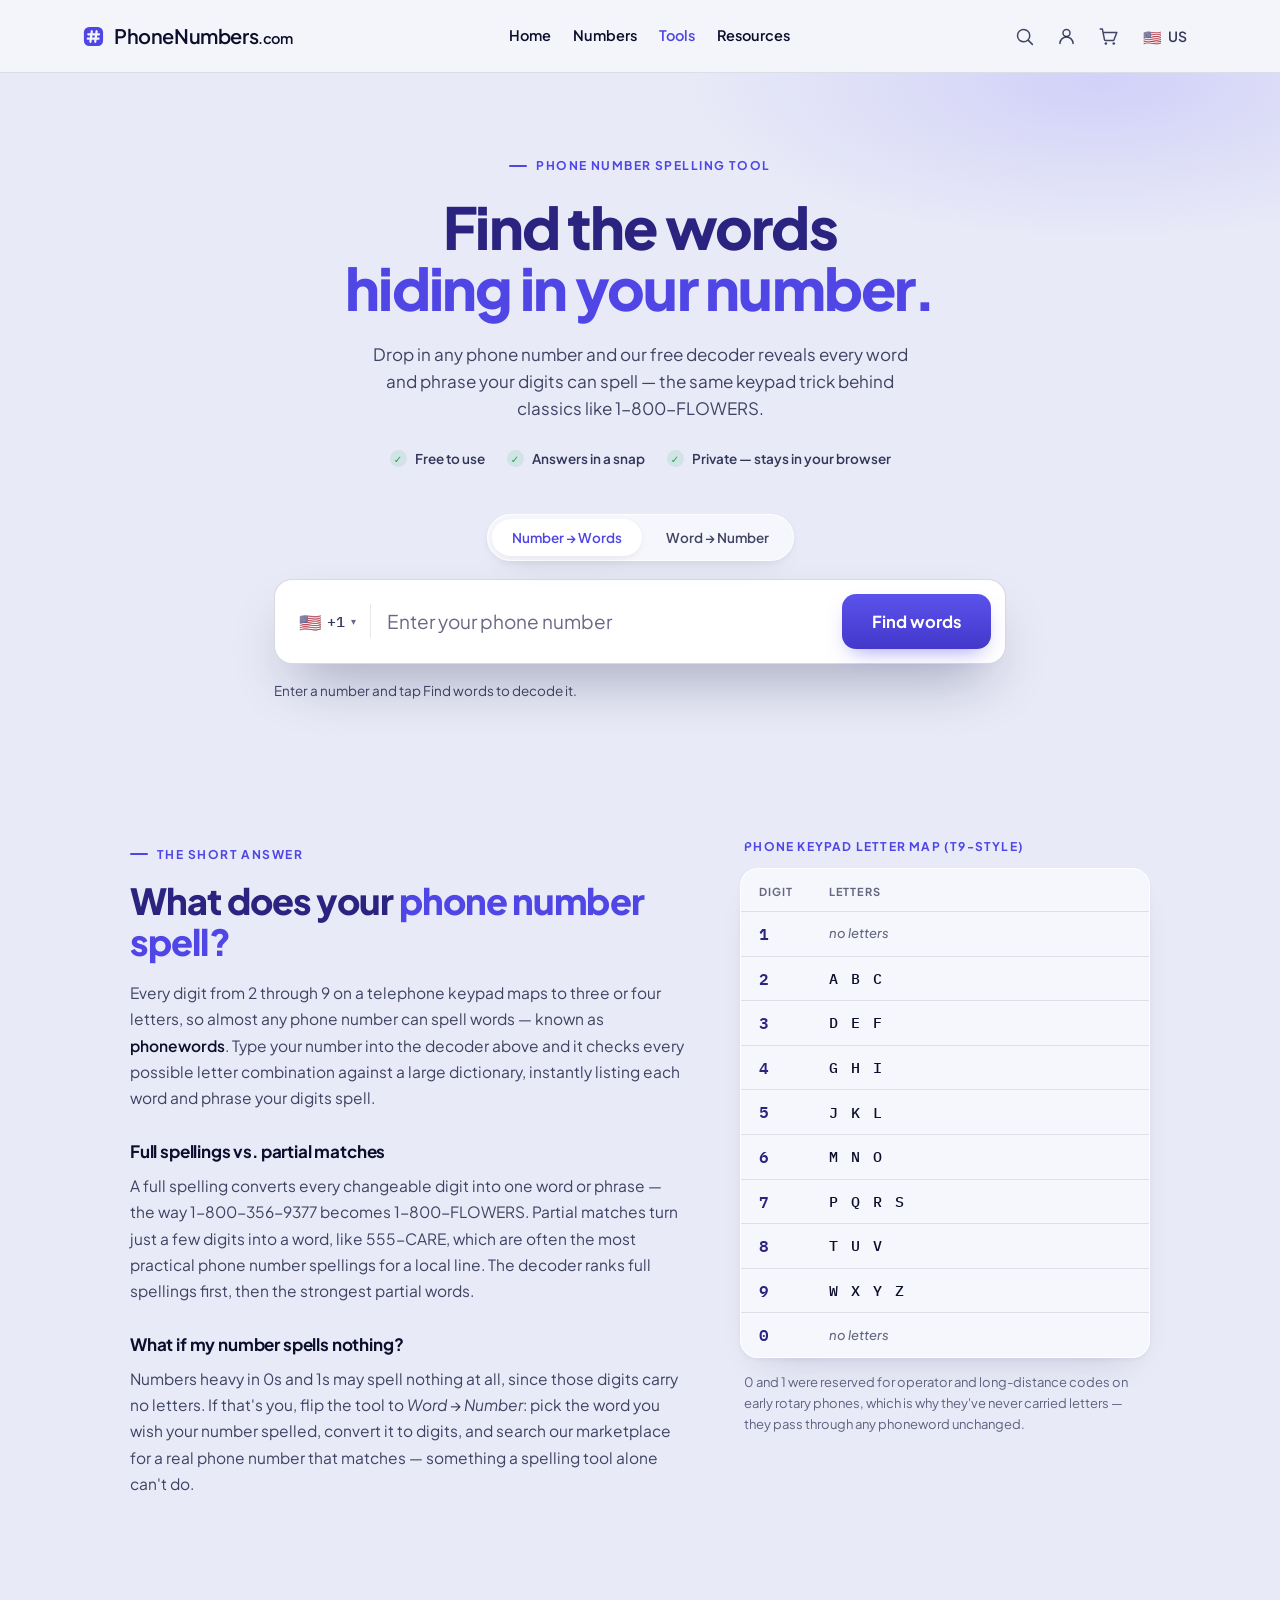
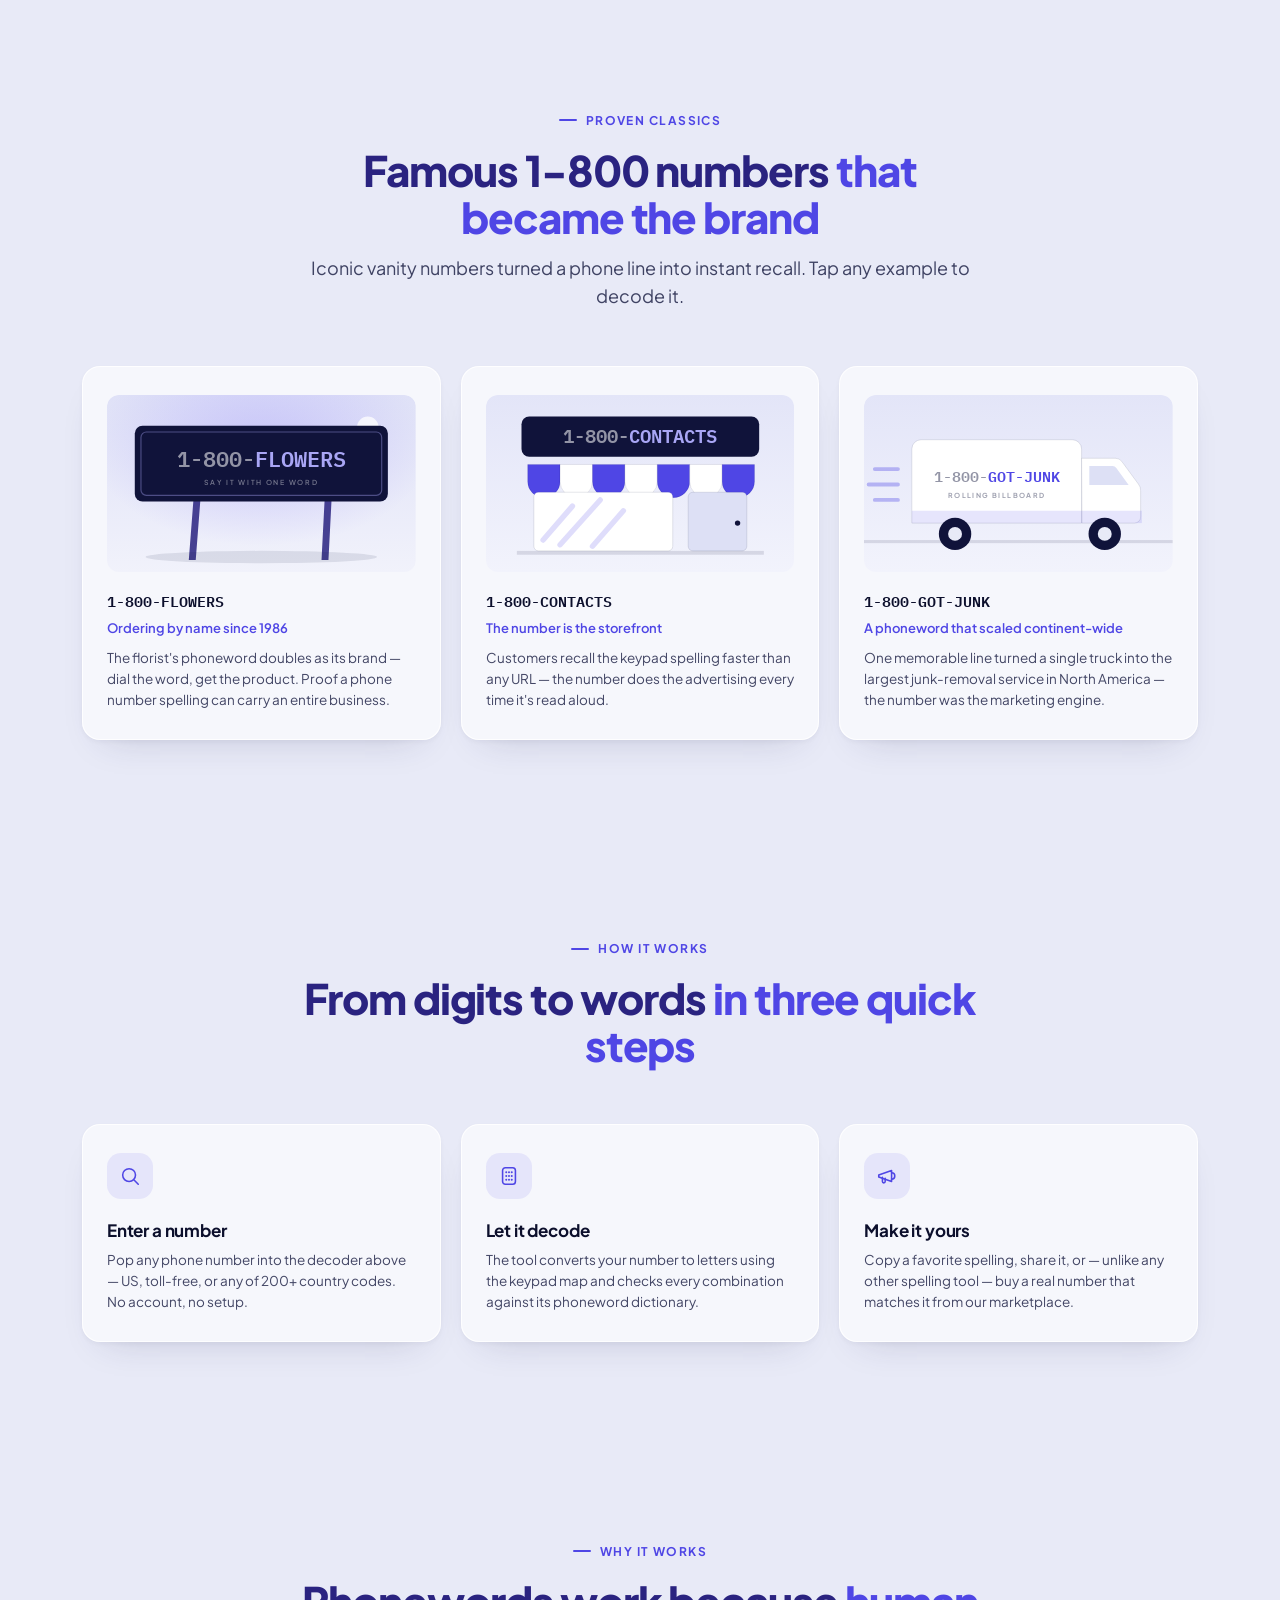
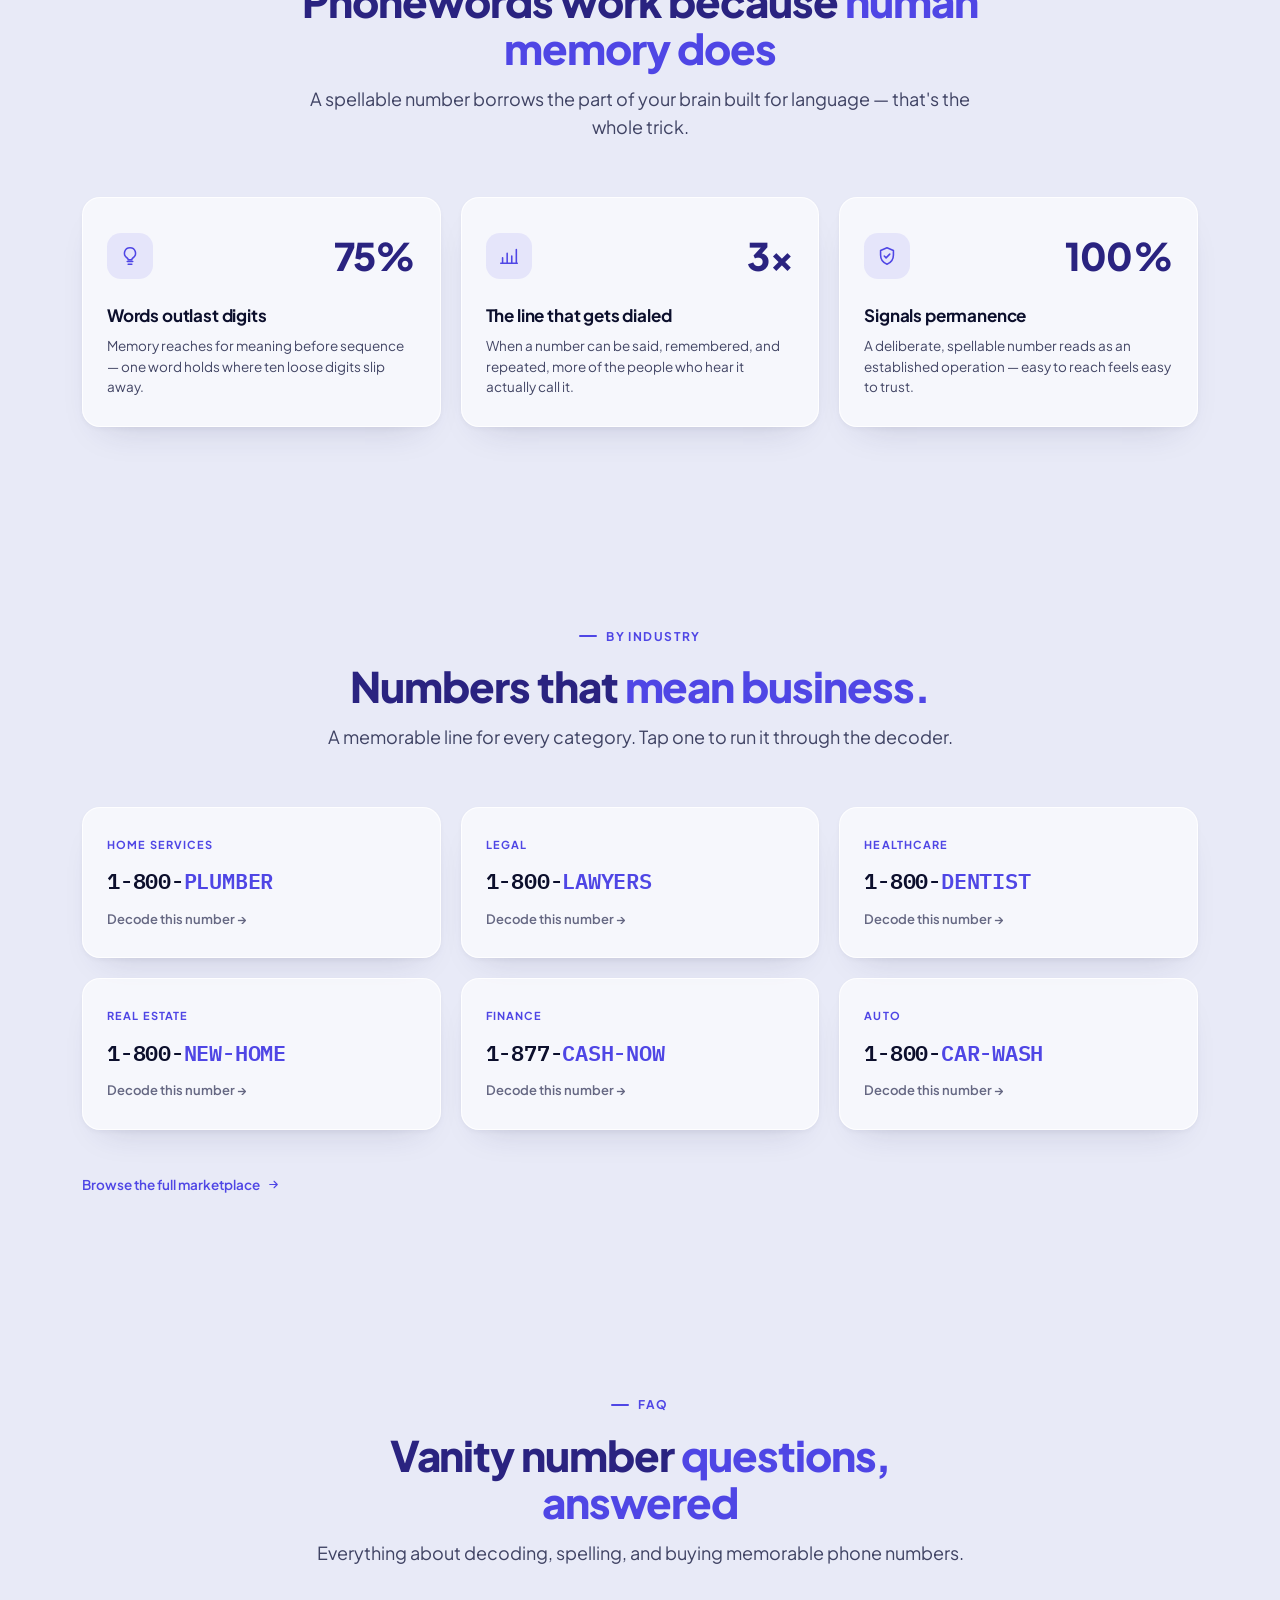
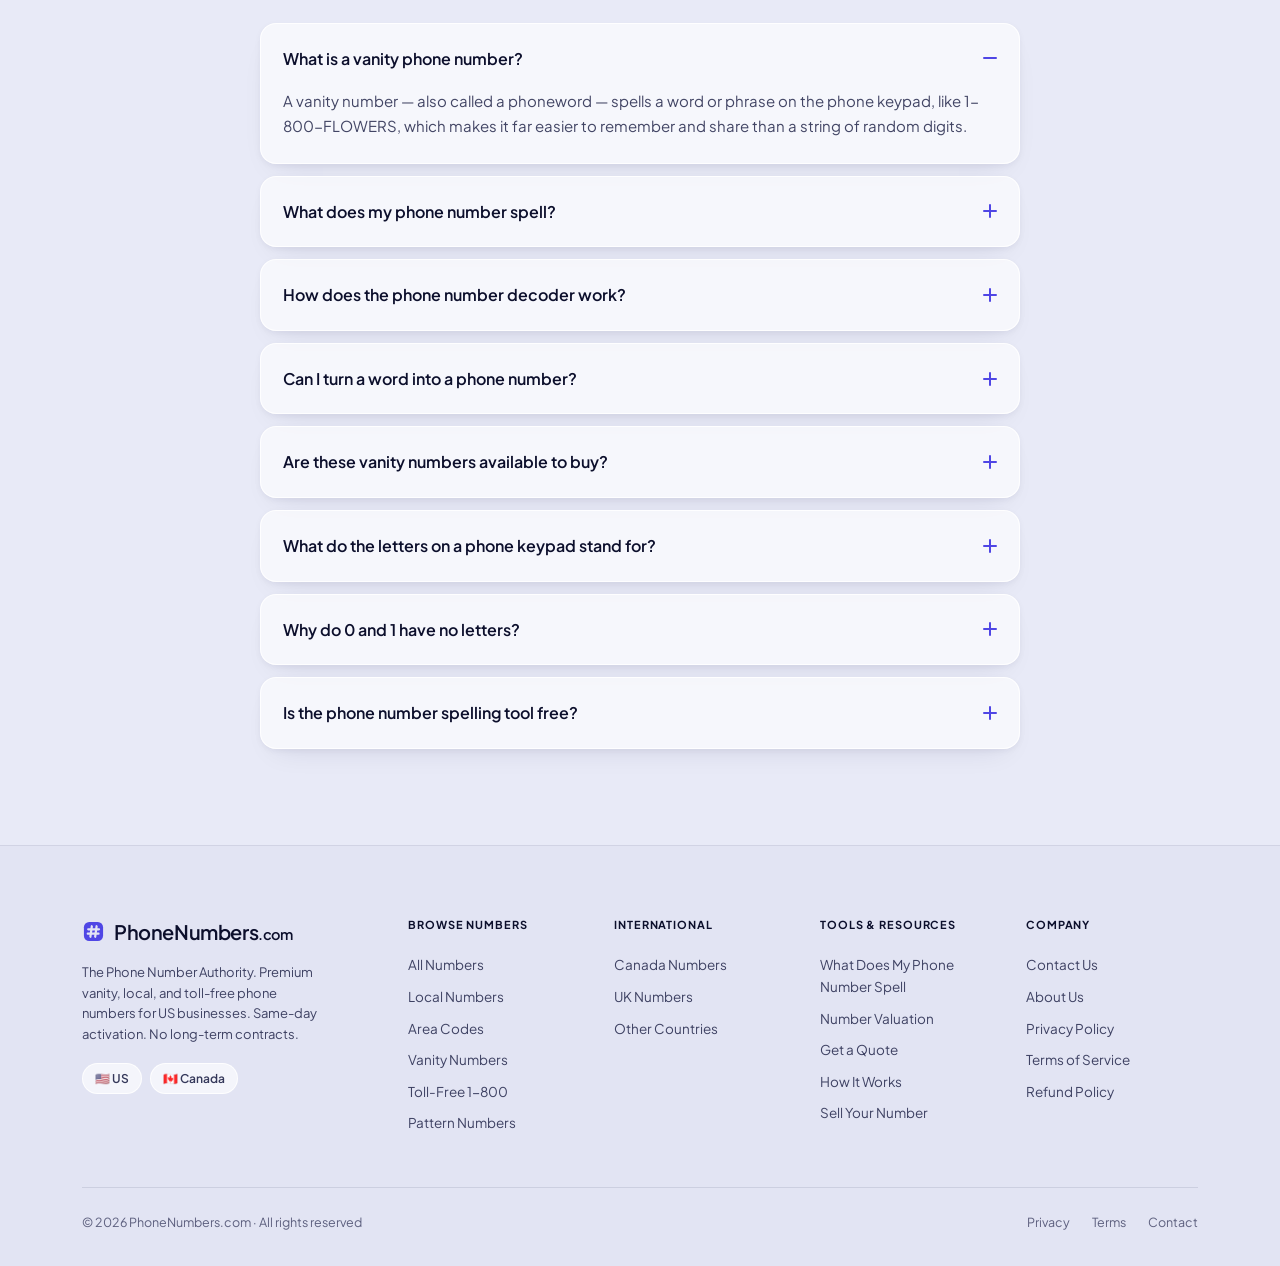
==== index.html @ ac9a4ea6 "Move signage art from results to Proven Classics cards - Results are plain cards again (dynamic scen" ====
<!DOCTYPE html>
<html lang="en">
<head>
  <meta charset="UTF-8" />
  <meta name="viewport" content="width=device-width, initial-scale=1.0" />
  <title>What Does My Phone Number Spell? — Free Phone Number Decoder | PhoneNumbers.com</title>
  <meta name="description" content="Type your phone number and instantly see every word it spells. Free phone number spelling tool and phoneword decoder from PhoneNumbers.com — or turn any word into a number." />
  <!-- NOTE: update the domain/path below to the page's real URL before launch. -->
  <link rel="canonical" href="https://www.phonenumbers.com/en-us/tools/what-does-my-phone-number-spell" />
  <meta name="robots" content="index, follow, max-image-preview:large" />

  <!-- Open Graph -->
  <meta property="og:type" content="website" />
  <meta property="og:site_name" content="PhoneNumbers.com" />
  <meta property="og:title" content="What Does My Phone Number Spell? — Free Phone Number Decoder" />
  <meta property="og:description" content="Type your phone number and instantly see every word it spells. Free phone number spelling tool and phoneword decoder from PhoneNumbers.com." />
  <meta property="og:url" content="https://www.phonenumbers.com/en-us/tools/what-does-my-phone-number-spell" />
  <meta property="og:image" content="https://www.phonenumbers.com/og/vanity-number-generator.png" />
  <meta property="og:image:alt" content="PhoneNumbers.com vanity phone number generator" />
  <meta property="og:image:width" content="1200" />
  <meta property="og:image:height" content="630" />
  <meta property="og:locale" content="en_US" />

  <!-- Twitter -->
  <meta name="twitter:card" content="summary_large_image" />
  <meta name="twitter:title" content="What Does My Phone Number Spell? — Free Phone Number Decoder" />
  <meta name="twitter:description" content="Type your phone number and instantly see every word it spells. Free phone number spelling tool and phoneword decoder." />
  <meta name="twitter:image" content="https://www.phonenumbers.com/og/vanity-number-generator.png" />

  <link rel="icon" href="data:image/svg+xml,&lt;svg xmlns='http://www.w3.org/2000/svg' viewBox='0 0 100 100'&gt;&lt;text y='.9em' font-size='90'&gt;%F0%9F%93%9E&lt;/text&gt;&lt;/svg&gt;" />
  <link rel="preconnect" href="https://fonts.googleapis.com" />
  <link rel="preconnect" href="https://fonts.gstatic.com" crossorigin />
  <link href="https://fonts.googleapis.com/css2?family=Plus+Jakarta+Sans:wght@400;500;600;700;800&family=IBM+Plex+Mono:wght@400;500;600&display=swap" rel="stylesheet" />
  <link rel="stylesheet" href="styles.css?v=6" />
</head>
<body>
  <!-- Header -->
  <header class="nav">
    <div class="wrap">
      <a class="brand" href="https://www.phonenumbers.com/en-us"><svg class="lmk" viewBox="0 0 48 48" xmlns="http://www.w3.org/2000/svg" fill="currentColor" aria-hidden="true"><mask id="pn-lmk"><rect width="48" height="48" fill="#fff"/><g stroke="#000" stroke-width="4.6" stroke-linecap="round" fill="none"><line x1="20.5" y1="13" x2="17.5" y2="35"/><line x1="30.5" y1="13" x2="27.5" y2="35"/><line x1="13" y1="19.5" x2="35.5" y2="19.5"/><line x1="12" y1="28.5" x2="34.5" y2="28.5"/></g></mask><rect x="4" y="4" width="40" height="40" rx="11" mask="url(#pn-lmk)"/></svg><span class="bw">PhoneNumbers<span class="c">.com</span></span></a>
      <nav class="main">
        <a class="simple" href="https://www.phonenumbers.com/en-us">Home</a>
        <a class="simple" href="https://www.phonenumbers.com/en-us/search">Numbers</a>
        <a class="simple active" href="https://www.phonenumbers.com/en-us/tools/what-does-my-phone-number-spell">Tools</a>
        <a class="simple" href="https://www.phonenumbers.com/en-us/about/faq">Resources</a>
      </nav>
      <div class="nav-right">
        <a class="nav-ic" href="https://www.phonenumbers.com/en-us/search" aria-label="Search" title="Search"><svg viewBox="0 0 24 24" fill="none"><circle cx="11" cy="11" r="7" stroke="currentColor" stroke-width="1.7"/><path d="M21 21l-4.3-4.3" stroke="currentColor" stroke-width="1.7" stroke-linecap="round"/></svg></a>
        <a class="nav-ic" href="https://www.phonenumbers.com/en-us" aria-label="Account" title="Account"><svg viewBox="0 0 24 24" fill="none"><circle cx="12" cy="8" r="4" stroke="currentColor" stroke-width="1.7"/><path d="M4.5 20a7.5 7.5 0 0115 0" stroke="currentColor" stroke-width="1.7" stroke-linecap="round"/></svg></a>
        <a class="nav-ic" href="https://www.phonenumbers.com/en-us" aria-label="Cart" title="Cart"><svg viewBox="0 0 24 24" fill="none"><circle cx="9" cy="20" r="1.5" fill="currentColor"/><circle cx="18" cy="20" r="1.5" fill="currentColor"/><path d="M2.5 3.5H5l2.4 12a1.5 1.5 0 001.5 1.2h8a1.5 1.5 0 001.5-1.2L21.5 7.5H6" stroke="currentColor" stroke-width="1.7" stroke-linecap="round" stroke-linejoin="round"/></svg></a>
        <span class="nav-loc"><span class="flag">&#127482;&#127480;</span> US</span>
      </div>
    </div>
  </header>

  <main id="top">
    <!-- Hero -->
    <section class="hero">
      <span class="eyebrow">Phone Number Spelling Tool</span>
      <h1>Find the words<br /><span class="gt">hiding in your number.</span></h1>
      <p class="hero-sub">
        Drop in any phone number and our free decoder reveals every word and phrase
        your digits can spell — the same keypad trick behind classics like 1-800-FLOWERS.
      </p>
      <ul class="badges">
        <li><span class="tick">✓</span> Free to use</li>
        <li><span class="tick">✓</span> Answers in a snap</li>
        <li><span class="tick">✓</span> Private — stays in your browser</li>
      </ul>
    </section>

    <!-- Decoder tool -->
    <section class="tool" id="tool">
      <div class="mode-switch" role="tablist">
        <button id="mode-decode" class="mode active" type="button" role="tab">Number → Words</button>
        <button id="mode-spell" class="mode" type="button" role="tab">Word → Number</button>
      </div>

      <div class="tool-card">
        <!-- Decode mode -->
        <div id="panel-decode" class="tool-row">
          <div class="cc-select" id="ccSelect">
            <button type="button" class="cc-btn" id="ccBtn" aria-haspopup="listbox" aria-expanded="false" aria-label="Select country code">
              <span class="cc-flag" id="ccFlag">🇺🇸</span>
              <span class="cc-dial" id="ccDial">+1</span>
              <span class="cc-caret" aria-hidden="true">▾</span>
            </button>
            <div class="cc-panel" id="ccPanel" hidden>
              <input type="text" class="cc-search" id="ccSearch" placeholder="Search country or code" autocomplete="off" />
              <ul class="cc-list" id="ccList" role="listbox"></ul>
            </div>
          </div>
          <input id="phoneInput" class="tool-input" type="tel" inputmode="tel"
                 placeholder="Enter your phone number" autocomplete="off" />
          <button id="clearPhone" class="clear-btn" type="button" aria-label="Clear" title="Clear" hidden>&times;</button>
          <button id="findBtn" class="cta" type="button">Find words</button>
        </div>

        <!-- Spell mode -->
        <div id="panel-spell" class="tool-row" hidden>
          <input id="wordInput" class="tool-input solo" type="text"
                 placeholder="Type a word or phrase, e.g. PLUMBER" autocomplete="off" />
          <button id="clearWord" class="clear-btn" type="button" aria-label="Clear" title="Clear" hidden>&times;</button>
          <button id="spellBtn" class="cta" type="button">Get number</button>
        </div>
      </div>

      <div class="results-head">
        <p id="toolNote" class="tool-note">Enter a number and tap Find words to decode it.</p>
        <label id="perPageWrap" class="per-page" hidden>
          Show
          <select id="pageSize" aria-label="Results per page">
            <option value="10">10</option>
            <option value="25">25</option>
            <option value="50">50</option>
            <option value="100">100</option>
            <option value="0">All</option>
          </select>
          per page
        </label>
      </div>
      <div id="inventoryBanner" class="inv-banner" hidden></div>
      <div id="results" class="results"></div>
      <div id="pagination" class="pagination" hidden></div>
      <div id="spellResult" class="spell-result" hidden></div>
    </section>

    <!-- Answer-first explainer + keypad map -->
    <section class="section" id="what-it-spells">
      <div class="wrap">
        <div class="answer-grid">
          <div class="answer-copy">
            <span class="eyebrow">The Short Answer</span>
            <h2>What does your <span class="gt">phone number spell?</span></h2>
            <p>Every digit from 2 through 9 on a telephone keypad maps to three or four letters, so almost any phone number can spell words — known as <strong>phonewords</strong>. Type your number into the decoder above and it checks every possible letter combination against a large dictionary, instantly listing each word and phrase your digits spell.</p>
            <h3>Full spellings vs. partial matches</h3>
            <p>A full spelling converts every changeable digit into one word or phrase — the way 1-800-356-9377 becomes 1-800-FLOWERS. Partial matches turn just a few digits into a word, like 555-CARE, which are often the most practical phone number spellings for a local line. The decoder ranks full spellings first, then the strongest partial words.</p>
            <h3>What if my number spells nothing?</h3>
            <p>Numbers heavy in 0s and 1s may spell nothing at all, since those digits carry no letters. If that's you, flip the tool to <em>Word → Number</em>: pick the word you wish your number spelled, convert it to digits, and search our marketplace for a real phone number that matches — something a spelling tool alone can't do.</p>
          </div>
          <div class="answer-side">
            <table class="keypad-table">
              <caption>Phone keypad letter map (T9-style)</caption>
              <thead><tr><th scope="col">Digit</th><th scope="col">Letters</th></tr></thead>
              <tbody>
                <tr><td class="kd">1</td><td class="kl none">no letters</td></tr>
                <tr><td class="kd">2</td><td class="kl">A&nbsp;B&nbsp;C</td></tr>
                <tr><td class="kd">3</td><td class="kl">D&nbsp;E&nbsp;F</td></tr>
                <tr><td class="kd">4</td><td class="kl">G&nbsp;H&nbsp;I</td></tr>
                <tr><td class="kd">5</td><td class="kl">J&nbsp;K&nbsp;L</td></tr>
                <tr><td class="kd">6</td><td class="kl">M&nbsp;N&nbsp;O</td></tr>
                <tr><td class="kd">7</td><td class="kl">P&nbsp;Q&nbsp;R&nbsp;S</td></tr>
                <tr><td class="kd">8</td><td class="kl">T&nbsp;U&nbsp;V</td></tr>
                <tr><td class="kd">9</td><td class="kl">W&nbsp;X&nbsp;Y&nbsp;Z</td></tr>
                <tr><td class="kd">0</td><td class="kl none">no letters</td></tr>
              </tbody>
            </table>
            <p class="keypad-note">0 and 1 were reserved for operator and long-distance codes on early rotary phones, which is why they've never carried letters — they pass through any phoneword unchanged.</p>
          </div>
        </div>
      </div>
    </section>

    <!-- Famous numbers -->
    <section class="section tint" id="famous">
      <div class="wrap">
        <div class="shead">
          <span class="eyebrow">Proven Classics</span>
          <h2>Famous 1-800 numbers <span class="gt">that became the brand</span></h2>
          <p>Iconic vanity numbers turned a phone line into instant recall. Tap any example to decode it.</p>
        </div>
        <div class="cards three">
          <button class="info-card" type="button" data-decode="1-800-356-9377">
            <div class="card-scene" aria-hidden="true"><svg viewBox="0 0 400 230" xmlns="http://www.w3.org/2000/svg" role="img">
              <defs>
                <linearGradient id="pnfb-sky" x1="0" y1="0" x2="0" y2="1"><stop offset="0" stop-color="#DFE1F7"/><stop offset="1" stop-color="#F1F2FB"/></linearGradient>
                <radialGradient id="pnfb-glow" cx=".5" cy=".3" r=".55"><stop offset="0" stop-color="rgba(124,108,255,.28)"/><stop offset="1" stop-color="rgba(124,108,255,0)"/></radialGradient>
              </defs>
              <rect width="400" height="230" rx="14" fill="url(#pnfb-sky)"/>
              <rect width="400" height="230" rx="14" fill="url(#pnfb-glow)"/>
              <circle cx="338" cy="42" r="14" fill="rgba(255,255,255,.75)"/>
              <path d="M112 136h9l-6 78h-9zM282 136h9l-4 78h-9z" fill="#2A2380" opacity=".85"/>
              <ellipse cx="200" cy="210" rx="150" ry="8" fill="rgba(16,19,58,.10)"/>
              <rect x="36" y="40" width="328" height="98" rx="10" fill="#10133A"/>
              <rect x="44" y="48" width="312" height="82" rx="7" fill="none" stroke="rgba(169,166,245,.4)" stroke-width="1.5"/>
              <text x="200" y="86" text-anchor="middle" dominant-baseline="middle" font-family="IBM Plex Mono,Menlo,monospace" font-weight="600" font-size="29"><tspan fill="rgba(255,255,255,.55)">1-800-</tspan><tspan fill="#A9A6F5">FLOWERS</tspan></text>
              <text x="200" y="117" text-anchor="middle" font-family="Plus Jakarta Sans,Arial,sans-serif" font-size="9" font-weight="600" letter-spacing="2.2" fill="rgba(255,255,255,.42)">SAY IT WITH ONE WORD</text>
            </svg></div>
            <p class="card-num">1-800-FLOWERS</p>
            <p class="stat">Ordering by name since 1986</p>
            <p>The florist's phoneword doubles as its brand — dial the word, get the product. Proof a phone number spelling can carry an entire business.</p>
          </button>
          <button class="info-card" type="button" data-decode="1-800-266-8228">
            <div class="card-scene" aria-hidden="true"><svg viewBox="0 0 400 230" xmlns="http://www.w3.org/2000/svg" role="img">
              <defs><linearGradient id="pncs-sky" x1="0" y1="0" x2="0" y2="1"><stop offset="0" stop-color="#E3E5F8"/><stop offset="1" stop-color="#F2F3FC"/></linearGradient></defs>
              <rect width="400" height="230" rx="14" fill="url(#pncs-sky)"/>
              <rect x="46" y="28" width="308" height="52" rx="10" fill="#10133A"/>
              <text x="200" y="56" text-anchor="middle" dominant-baseline="middle" font-family="IBM Plex Mono,Menlo,monospace" font-weight="600" font-size="25"><tspan fill="rgba(255,255,255,.55)">1-800-</tspan><tspan fill="#A9A6F5">CONTACTS</tspan></text>
              <g>
                <path d="M54 90h42v22a21 21 0 01-42 0z" fill="#4F46E5" stroke="rgba(16,19,58,.12)"/>
                <path d="M96 90h42v22a21 21 0 01-42 0z" fill="#FFFFFF" stroke="rgba(16,19,58,.12)"/>
                <path d="M138 90h42v22a21 21 0 01-42 0z" fill="#4F46E5" stroke="rgba(16,19,58,.12)"/>
                <path d="M180 90h42v22a21 21 0 01-42 0z" fill="#FFFFFF" stroke="rgba(16,19,58,.12)"/>
                <path d="M222 90h42v22a21 21 0 01-42 0z" fill="#4F46E5" stroke="rgba(16,19,58,.12)"/>
                <path d="M264 90h42v22a21 21 0 01-42 0z" fill="#FFFFFF" stroke="rgba(16,19,58,.12)"/>
                <path d="M306 90h42v22a21 21 0 01-42 0z" fill="#4F46E5" stroke="rgba(16,19,58,.12)"/>
              </g>
              <rect x="62" y="126" width="180" height="76" rx="6" fill="#FFFFFF" stroke="rgba(16,19,58,.14)"/>
              <path d="M74 188l38-44M96 194l52-58M138 196l40-46" stroke="rgba(79,70,229,.18)" stroke-width="7" stroke-linecap="round"/>
              <rect x="262" y="126" width="76" height="76" rx="6" fill="#DDE0F5" stroke="rgba(16,19,58,.14)"/>
              <circle cx="326" cy="166" r="3.5" fill="#10133A"/>
              <rect x="40" y="202" width="320" height="5" fill="rgba(16,19,58,.12)"/>
            </svg></div>
            <p class="card-num">1-800-CONTACTS</p>
            <p class="stat">The number is the storefront</p>
            <p>Customers recall the keypad spelling faster than any URL — the number does the advertising every time it's read aloud.</p>
          </button>
          <button class="info-card" type="button" data-decode="1-800-468-5865">
            <div class="card-scene" aria-hidden="true"><svg viewBox="0 0 400 230" xmlns="http://www.w3.org/2000/svg" role="img">
              <defs><linearGradient id="pngj-sky" x1="0" y1="0" x2="0" y2="1"><stop offset="0" stop-color="#E3E5F8"/><stop offset="1" stop-color="#F2F3FC"/></linearGradient></defs>
              <rect width="400" height="230" rx="14" fill="url(#pngj-sky)"/>
              <path d="M14 96h30M6 116h38M14 136h30" stroke="rgba(79,70,229,.35)" stroke-width="5" stroke-linecap="round"/>
              <rect x="0" y="188" width="400" height="4" fill="rgba(16,19,58,.12)"/>
              <path d="M62 70a12 12 0 0112-12h196a12 12 0 0112 12v96H62z" fill="#FFFFFF" stroke="rgba(16,19,58,.14)"/>
              <path d="M282 82h44a10 10 0 018 4l22 30a12 12 0 012.5 7.4V158a8 8 0 01-8 8h-68z" fill="#FFFFFF" stroke="rgba(16,19,58,.14)"/>
              <path d="M292 92h30a6 6 0 015 2.6l16 22H292z" fill="#DDE0F5"/>
              <rect x="62" y="150" width="298" height="16" fill="rgba(79,70,229,.14)"/>
              <circle cx="118" cy="180" r="21" fill="#10133A"/><circle cx="118" cy="180" r="9" fill="#E8EAF7"/>
              <circle cx="312" cy="180" r="21" fill="#10133A"/><circle cx="312" cy="180" r="9" fill="#E8EAF7"/>
              <text x="172" y="108" text-anchor="middle" dominant-baseline="middle" font-family="IBM Plex Mono,Menlo,monospace" font-weight="600" font-size="20"><tspan fill="rgba(16,19,58,.45)">1-800-</tspan><tspan fill="#4F46E5">GOT-JUNK</tspan></text>
              <text x="172" y="134" text-anchor="middle" font-family="Plus Jakarta Sans,Arial,sans-serif" font-size="9" font-weight="700" letter-spacing="1.8" fill="rgba(16,19,58,.4)">ROLLING BILLBOARD</text>
            </svg></div>
            <p class="card-num">1-800-GOT-JUNK</p>
            <p class="stat">A phoneword that scaled continent-wide</p>
            <p>One memorable line turned a single truck into the largest junk-removal service in North America — the number was the marketing engine.</p>
          </button>
        </div>
      </div>
    </section>

    <!-- How it works -->
    <section class="section" id="how">
      <div class="wrap">
        <div class="shead">
          <span class="eyebrow">How It Works</span>
          <h2>From digits to words <span class="gt">in three quick steps</span></h2>
        </div>
        <div class="cards three">
          <div class="step-card">
            <span class="card-ic"><svg viewBox="0 0 24 24" fill="none"><circle cx="11" cy="11" r="7" stroke="currentColor" stroke-width="1.7"/><path d="M21 21l-4.3-4.3" stroke="currentColor" stroke-width="1.7" stroke-linecap="round"/></svg></span>
            <h3>Enter a number</h3>
            <p>Pop any phone number into the decoder above — US, toll-free, or any of 200+ country codes. No account, no setup.</p>
          </div>
          <div class="step-card">
            <span class="card-ic"><svg viewBox="0 0 24 24" fill="none"><rect x="5" y="3" width="14" height="18" rx="3" stroke="currentColor" stroke-width="1.7"/><path d="M9 8h.01M12 8h.01M15 8h.01M9 12h.01M12 12h.01M15 12h.01M9 16h.01M12 16h.01M15 16h.01" stroke="currentColor" stroke-width="2.2" stroke-linecap="round"/></svg></span>
            <h3>Let it decode</h3>
            <p>The tool converts your number to letters using the keypad map and checks every combination against its phoneword dictionary.</p>
          </div>
          <div class="step-card">
            <span class="card-ic"><svg viewBox="0 0 24 24" fill="none"><path d="M3 11l14-5v12L3 13v-2z" stroke="currentColor" stroke-width="1.7" stroke-linejoin="round"/><path d="M17 8.5a3 3 0 010 7M7 13.5V18a1.5 1.5 0 003 0v-3.6" stroke="currentColor" stroke-width="1.7" stroke-linecap="round"/></svg></span>
            <h3>Make it yours</h3>
            <p>Copy a favorite spelling, share it, or — unlike any other spelling tool — buy a real number that matches it from our marketplace.</p>
          </div>
        </div>
      </div>
    </section>

    <!-- Why it works -->
    <section class="section tint" id="why">
      <div class="wrap">
        <div class="shead">
          <span class="eyebrow">Why It Works</span>
          <h2>Phonewords work because <span class="gt">human memory does</span></h2>
          <p>A spellable number borrows the part of your brain built for language — that's the whole trick.</p>
        </div>
        <div class="cards three">
          <div class="stat-card">
            <div class="stat-top"><span class="card-ic"><svg viewBox="0 0 24 24" fill="none"><path d="M9 18h6M10 21h4M12 3a6 6 0 00-3.5 10.9c.8.6 1.5 1.3 1.5 2.1h4c0-.8.7-1.5 1.5-2.1A6 6 0 0012 3z" stroke="currentColor" stroke-width="1.7" stroke-linecap="round" stroke-linejoin="round"/></svg></span><span class="stat-big">75%</span></div>
            <h3>Words outlast digits</h3>
            <p>Memory reaches for meaning before sequence — one word holds where ten loose digits slip away.</p>
          </div>
          <div class="stat-card">
            <div class="stat-top"><span class="card-ic"><svg viewBox="0 0 24 24" fill="none"><path d="M3 20h18M5 20v-6m5 6V9m5 11v-8m5 8V5" stroke="currentColor" stroke-width="1.7" stroke-linecap="round"/></svg></span><span class="stat-big">3×</span></div>
            <h3>The line that gets dialed</h3>
            <p>When a number can be said, remembered, and repeated, more of the people who hear it actually call it.</p>
          </div>
          <div class="stat-card">
            <div class="stat-top"><span class="card-ic"><svg viewBox="0 0 24 24" fill="none"><path d="M12 3l7 3v5c0 4.5-3 8.5-7 10-4-1.5-7-5.5-7-10V6l7-3z" stroke="currentColor" stroke-width="1.7" stroke-linejoin="round"/><path d="M9 12l2 2 4-4" stroke="currentColor" stroke-width="1.7" stroke-linecap="round" stroke-linejoin="round"/></svg></span><span class="stat-big">100%</span></div>
            <h3>Signals permanence</h3>
            <p>A deliberate, spellable number reads as an established operation — easy to reach feels easy to trust.</p>
          </div>
        </div>
      </div>
    </section>

    <!-- Inspiration showcase -->
    <section class="section" id="inspiration">
      <div class="wrap">
        <div class="shead">
          <span class="eyebrow">By Industry</span>
          <h2>Numbers that <span class="gt">mean business.</span></h2>
          <p>A memorable line for every category. Tap one to run it through the decoder.</p>
        </div>
        <div class="cards three">
          <button class="show-card" type="button" data-decode="1-800-758-6237">
            <span class="show-ind">Home Services</span>
            <span class="show-num">1-800-<span class="show-word">PLUMBER</span></span>
            <span class="show-go">Decode this number →</span>
          </button>
          <button class="show-card" type="button" data-decode="1-800-529-9377">
            <span class="show-ind">Legal</span>
            <span class="show-num">1-800-<span class="show-word">LAWYERS</span></span>
            <span class="show-go">Decode this number →</span>
          </button>
          <button class="show-card" type="button" data-decode="1-800-336-8478">
            <span class="show-ind">Healthcare</span>
            <span class="show-num">1-800-<span class="show-word">DENTIST</span></span>
            <span class="show-go">Decode this number →</span>
          </button>
          <button class="show-card" type="button" data-decode="1-800-639-4663">
            <span class="show-ind">Real Estate</span>
            <span class="show-num">1-800-<span class="show-word">NEW-HOME</span></span>
            <span class="show-go">Decode this number →</span>
          </button>
          <button class="show-card" type="button" data-decode="1-877-227-4669">
            <span class="show-ind">Finance</span>
            <span class="show-num">1-877-<span class="show-word">CASH-NOW</span></span>
            <span class="show-go">Decode this number →</span>
          </button>
          <button class="show-card" type="button" data-decode="1-800-227-9274">
            <span class="show-ind">Auto</span>
            <span class="show-num">1-800-<span class="show-word">CAR-WASH</span></span>
            <span class="show-go">Decode this number →</span>
          </button>
        </div>
        <a class="arrow showcase-cta" href="https://www.phonenumbers.com/en-us/search">Browse the full marketplace <svg width="13" height="13" viewBox="0 0 24 24" fill="none"><path d="M5 12h14m-6-6l6 6-6 6" stroke="currentColor" stroke-width="2" stroke-linecap="round" stroke-linejoin="round"/></svg></a>
      </div>
    </section>

    <!-- FAQ (mirrored by FAQPage schema) -->
    <section class="section tint" id="faq">
      <div class="wrap">
        <div class="shead">
          <span class="eyebrow">FAQ</span>
          <h2>Vanity number <span class="gt">questions, answered</span></h2>
          <p>Everything about decoding, spelling, and buying memorable phone numbers.</p>
        </div>
        <div class="faq-list">
          <details class="faq-q" open>
            <summary>What is a vanity phone number?<span class="faq-x"></span></summary>
            <div class="faq-a">A vanity number — also called a phoneword — spells a word or phrase on the phone keypad, like 1-800-FLOWERS, which makes it far easier to remember and share than a string of random digits.</div>
          </details>
          <details class="faq-q">
            <summary>What does my phone number spell?<span class="faq-x"></span></summary>
            <div class="faq-a">Type your number into the decoder above. We map each digit to its keypad letters (2=ABC, 3=DEF, and so on) and surface every real word or phrase your number can spell.</div>
          </details>
          <details class="faq-q">
            <summary>How does the phone number decoder work?<span class="faq-x"></span></summary>
            <div class="faq-a">Digits 2 through 9 each map to three or four letters. The tool checks those letter combinations against a large dictionary to find memorable words, then ranks the best vanity spellings.</div>
          </details>
          <details class="faq-q">
            <summary>Can I turn a word into a phone number?<span class="faq-x"></span></summary>
            <div class="faq-a">Yes. Switch to “Word → Number” and type any word or phrase to see exactly which digits it dials on the keypad.</div>
          </details>
          <details class="faq-q">
            <summary>Are these vanity numbers available to buy?<span class="faq-x"></span></summary>
            <div class="faq-a">Numbers in our inventory are flagged “For sale” with pricing. PhoneNumbers.com sells premium vanity, local, and toll-free numbers with same-day activation.</div>
          </details>
          <details class="faq-q">
            <summary>What do the letters on a phone keypad stand for?<span class="faq-x"></span></summary>
            <div class="faq-a">Each digit from 2 to 9 carries a group of letters: 2 = ABC, 3 = DEF, 4 = GHI, 5 = JKL, 6 = MNO, 7 = PQRS, 8 = TUV, 9 = WXYZ. The layout dates to early Bell telephone exchanges and is the same mapping T9 texting used — it's what makes phonewords possible.</div>
          </details>
          <details class="faq-q">
            <summary>Why do 0 and 1 have no letters?<span class="faq-x"></span></summary>
            <div class="faq-a">On early rotary phones, 1 was reserved for signaling and long-distance prefixes and 0 for the operator, so neither was ever assigned letters. In any phone number spelling, 0 and 1 stay as digits.</div>
          </details>
          <details class="faq-q">
            <summary>Is the phone number spelling tool free?<span class="faq-x"></span></summary>
            <div class="faq-a">Yes. The decoder is 100% free, needs no sign-up, and runs entirely in your browser.</div>
          </details>
        </div>
      </div>
    </section>
  </main>

  <!-- Footer -->
  <footer>
    <div class="wrap">
      <div class="fgrid">
        <div class="fbrand">
          <a class="brand" href="https://www.phonenumbers.com/en-us"><svg class="lmk" viewBox="0 0 48 48" xmlns="http://www.w3.org/2000/svg" fill="currentColor" aria-hidden="true"><mask id="pn-lmk-f"><rect width="48" height="48" fill="#fff"/><g stroke="#000" stroke-width="4.6" stroke-linecap="round" fill="none"><line x1="20.5" y1="13" x2="17.5" y2="35"/><line x1="30.5" y1="13" x2="27.5" y2="35"/><line x1="13" y1="19.5" x2="35.5" y2="19.5"/><line x1="12" y1="28.5" x2="34.5" y2="28.5"/></g></mask><rect x="4" y="4" width="40" height="40" rx="11" mask="url(#pn-lmk-f)"/></svg><span class="bw">PhoneNumbers<span class="c">.com</span></span></a>
          <p>The Phone Number Authority. Premium vanity, local, and toll-free phone numbers for US businesses. Same-day activation. No long-term contracts.</p>
          <div class="fpills">
            <span class="fpill">&#127482;&#127480; US</span>
            <span class="fpill">&#127464;&#127462; Canada</span>
          </div>
        </div>
        <div class="fcol">
          <h5>Browse Numbers</h5>
          <a href="https://www.phonenumbers.com/en-us/search">All Numbers</a>
          <a href="https://www.phonenumbers.com/en-us/search">Local Numbers</a>
          <a href="https://www.phonenumbers.com/en-us/area-codes/all-area-codes">Area Codes</a>
          <a href="https://www.phonenumbers.com/en-us/search">Vanity Numbers</a>
          <a href="https://www.phonenumbers.com/en-us/search?tf=true">Toll-Free 1-800</a>
          <a href="https://www.phonenumbers.com/en-us/search">Pattern Numbers</a>
        </div>
        <div class="fcol">
          <h5>International</h5>
          <a href="https://www.phonenumbers.com/en-us/country-codes/all-countries">Canada Numbers</a>
          <a href="https://www.phonenumbers.com/en-us/country-codes/all-countries">UK Numbers</a>
          <a href="https://www.phonenumbers.com/en-us/country-codes/all-countries">Other Countries</a>
        </div>
        <div class="fcol">
          <h5>Tools &amp; Resources</h5>
          <a href="https://www.phonenumbers.com/en-us/tools/what-does-my-phone-number-spell">What Does My Phone Number Spell</a>
          <a href="https://www.phonenumbers.com/en-us/tools/number-validation">Number Valuation</a>
          <a href="https://www.phonenumbers.com/en-us/about/contact">Get a Quote</a>
          <a href="https://www.phonenumbers.com/en-us/about/faq">How It Works</a>
          <a href="https://www.phonenumbers.com/en-us/about/contact">Sell Your Number</a>
        </div>
        <div class="fcol">
          <h5>Company</h5>
          <a href="https://www.phonenumbers.com/en-us/about/contact">Contact Us</a>
          <a href="https://www.phonenumbers.com/en-us">About Us</a>
          <a href="https://www.phonenumbers.com/en-us">Privacy Policy</a>
          <a href="https://www.phonenumbers.com/en-us">Terms of Service</a>
          <a href="https://www.phonenumbers.com/en-us">Refund Policy</a>
        </div>
      </div>
      <div class="fbot">
        <span>&copy; 2026 PhoneNumbers.com &middot; All rights reserved</span>
        <span class="fbot-links"><a href="https://www.phonenumbers.com/en-us">Privacy</a><a href="https://www.phonenumbers.com/en-us">Terms</a><a href="https://www.phonenumbers.com/en-us/about/contact">Contact</a></span>
      </div>
    </div>
  </footer>

  <!-- Structured data. Update domain/paths to the real URL before launch. -->
  <script type="application/ld+json">
  {
    "@context": "https://schema.org",
    "@graph": [
      {
        "@type": "Organization",
        "@id": "https://www.phonenumbers.com/#organization",
        "name": "PhoneNumbers.com",
        "url": "https://www.phonenumbers.com/",
        "logo": "https://www.phonenumbers.com/logo.png"
      },
      {
        "@type": "WebSite",
        "@id": "https://www.phonenumbers.com/#website",
        "url": "https://www.phonenumbers.com/",
        "name": "PhoneNumbers.com",
        "publisher": { "@id": "https://www.phonenumbers.com/#organization" },
        "potentialAction": {
          "@type": "SearchAction",
          "target": {
            "@type": "EntryPoint",
            "urlTemplate": "https://www.phonenumbers.com/en-us/search?q={search_term_string}"
          },
          "query-input": "required name=search_term_string"
        }
      },
      {
        "@type": "WebApplication",
        "@id": "https://www.phonenumbers.com/en-us/tools/what-does-my-phone-number-spell#app",
        "name": "What Does My Phone Number Spell? — Phone Number Decoder",
        "url": "https://www.phonenumbers.com/en-us/tools/what-does-my-phone-number-spell",
        "applicationCategory": "UtilitiesApplication",
        "operatingSystem": "All",
        "browserRequirements": "Requires JavaScript",
        "description": "Decode any phone number into the words it spells, or turn a word into a phone number.",
        "offers": { "@type": "Offer", "price": "0", "priceCurrency": "USD" },
        "featureList": [
          "Decode a phone number into vanity words",
          "Spell a word or phrase into a phone number",
          "Flags premium numbers available for sale"
        ],
        "publisher": { "@id": "https://www.phonenumbers.com/#organization" }
      },
      {
        "@type": "WebPage",
        "@id": "https://www.phonenumbers.com/en-us/tools/what-does-my-phone-number-spell#webpage",
        "url": "https://www.phonenumbers.com/en-us/tools/what-does-my-phone-number-spell",
        "name": "What Does My Phone Number Spell? — Free Phone Number Decoder",
        "description": "Type your phone number and instantly see every word it spells. Free phone number spelling tool and phoneword decoder from PhoneNumbers.com.",
        "image": "https://www.phonenumbers.com/og/vanity-number-generator.png",
        "inLanguage": "en-US",
        "isPartOf": { "@id": "https://www.phonenumbers.com/#website" },
        "about": { "@id": "https://www.phonenumbers.com/en-us/tools/what-does-my-phone-number-spell#app" },
        "breadcrumb": { "@id": "https://www.phonenumbers.com/en-us/tools/what-does-my-phone-number-spell#breadcrumb" }
      },
      {
        "@type": "BreadcrumbList",
        "@id": "https://www.phonenumbers.com/en-us/tools/what-does-my-phone-number-spell#breadcrumb",
        "itemListElement": [
          { "@type": "ListItem", "position": 1, "name": "Home", "item": "https://www.phonenumbers.com/en-us" },
          { "@type": "ListItem", "position": 2, "name": "What Does My Phone Number Spell", "item": "https://www.phonenumbers.com/en-us/tools/what-does-my-phone-number-spell" }
        ]
      },
      {
        "@type": "FAQPage",
        "@id": "https://www.phonenumbers.com/en-us/tools/what-does-my-phone-number-spell#faq",
        "mainEntity": [
          {
            "@type": "Question",
            "name": "What is a vanity phone number?",
            "acceptedAnswer": { "@type": "Answer", "text": "A vanity number — also called a phoneword — spells a word or phrase on the phone keypad, like 1-800-FLOWERS, which makes it far easier to remember and share than a string of random digits." }
          },
          {
            "@type": "Question",
            "name": "What does my phone number spell?",
            "acceptedAnswer": { "@type": "Answer", "text": "Type your number into the decoder. We map each digit to its keypad letters (2=ABC, 3=DEF, and so on) and surface every real word or phrase your number can spell." }
          },
          {
            "@type": "Question",
            "name": "How does the phone number decoder work?",
            "acceptedAnswer": { "@type": "Answer", "text": "Digits 2 through 9 each map to three or four letters. The tool checks those letter combinations against a large dictionary to find memorable words, then ranks the best vanity spellings." }
          },
          {
            "@type": "Question",
            "name": "Can I turn a word into a phone number?",
            "acceptedAnswer": { "@type": "Answer", "text": "Yes. Switch to Word to Number and type any word or phrase to see exactly which digits it dials on the keypad." }
          },
          {
            "@type": "Question",
            "name": "Are these vanity numbers available to buy?",
            "acceptedAnswer": { "@type": "Answer", "text": "Numbers in our inventory are flagged For sale with pricing. PhoneNumbers.com sells premium vanity, local, and toll-free numbers with same-day activation." }
          },
          {
            "@type": "Question",
            "name": "What do the letters on a phone keypad stand for?",
            "acceptedAnswer": { "@type": "Answer", "text": "Each digit from 2 to 9 carries a group of letters: 2 = ABC, 3 = DEF, 4 = GHI, 5 = JKL, 6 = MNO, 7 = PQRS, 8 = TUV, 9 = WXYZ. The layout dates to early Bell telephone exchanges and is the same mapping T9 texting used — it's what makes phonewords possible." }
          },
          {
            "@type": "Question",
            "name": "Why do 0 and 1 have no letters?",
            "acceptedAnswer": { "@type": "Answer", "text": "On early rotary phones, 1 was reserved for signaling and long-distance prefixes and 0 for the operator, so neither was ever assigned letters. In any phone number spelling, 0 and 1 stay as digits." }
          },
          {
            "@type": "Question",
            "name": "Is the phone number spelling tool free?",
            "acceptedAnswer": { "@type": "Answer", "text": "Yes. The decoder is 100% free, needs no sign-up, and runs entirely in your browser." }
          }
        ]
      },
      {
        "@type": "HowTo",
        "@id": "https://www.phonenumbers.com/en-us/tools/what-does-my-phone-number-spell#howto",
        "name": "How to find out what your phone number spells",
        "description": "Use the free PhoneNumbers.com decoder to convert any phone number into the words and phrases it spells.",
        "totalTime": "PT1M",
        "step": [
          {
            "@type": "HowToStep",
            "position": 1,
            "name": "Enter a number",
            "text": "Type any phone number into the decoder — US, toll-free, or any of 200+ country codes. No account or sign-up needed."
          },
          {
            "@type": "HowToStep",
            "position": 2,
            "name": "Let it decode",
            "text": "The tool converts your digits to letters using the keypad map (2=ABC through 9=WXYZ) and checks every combination against its phoneword dictionary."
          },
          {
            "@type": "HowToStep",
            "position": 3,
            "name": "Use your favorite spelling",
            "text": "Copy or share the words your number spells, or buy a real phone number matching a word you love from the PhoneNumbers.com marketplace."
          }
        ]
      }
    ]
  }
  </script>

  <script src="countries.js"></script>   <!-- country calling codes for the picker -->
  <script src="words.js"></script>       <!-- curated marketing words (ranked first) -->
  <script src="dictionary.js"></script>  <!-- YOUR custom dictionary (ranked next) -->
  <script src="words-extra.js"></script> <!-- generic system breadth list (ranked last) -->
  <script src="inventory.js"></script>   <!-- YOUR for-sale numbers -->
  <script src="app.js"></script>
</body>
</html>
---- styles.css ----
/* PhoneNumbers.com design system — final computed cascade of home-platform-v269 */
:root{
  --canvas:#E8EAF7; --canvas-deep:#E2E4F3; --paper-2:#F5F6FD;
  --ink:#0C0F2C; --head:#2A2380;
  --ink-72:rgba(16,19,58,.84); --ink-58:rgba(16,19,58,.78); --ink-40:rgba(16,19,58,.63);
  --line:rgba(16,19,58,.10); --line-2:rgba(16,19,58,.16);
  --ac:#4F46E5; --ac-d:#4038CC; --ac-12:rgba(79,70,229,.10); --ac-soft:#F3F2FE;
  --grad:linear-gradient(180deg,#5B52EC,#4338CA);
  --glass:rgba(255,255,255,.62); --glass-br:rgba(255,255,255,.88);
  --green:#16A34A; --green-bg:rgba(22,163,74,.10);
  --amber:#C2740A;
  --sans:"Plus Jakarta Sans",-apple-system,system-ui,"Segoe UI",Roboto,Arial,sans-serif;
  --mono:"IBM Plex Mono",ui-monospace,Menlo,monospace;
  --maxw:1180px;
  --sh:0 2px 6px rgba(16,19,58,.05),0 14px 30px -16px rgba(16,19,58,.12);
  --sh-card:0 2px 5px rgba(16,19,58,.04),0 18px 36px -22px rgba(40,40,90,.22);
  --sh-lg:0 4px 10px rgba(16,19,58,.05),0 30px 60px -26px rgba(16,19,58,.20);
}
*{box-sizing:border-box;margin:0;padding:0}
[hidden]{display:none!important}
html{scroll-behavior:smooth}
body{font-family:var(--sans);color:var(--ink);background:var(--canvas);-webkit-font-smoothing:antialiased;line-height:1.6;font-size:15px}
a{color:inherit;text-decoration:none}
svg{display:block}
.wrap{max-width:var(--maxw);margin:0 auto;padding:0 32px}
.mono{font-family:var(--mono);font-feature-settings:"tnum"}
.gt{color:var(--ac)}
.eyebrow{font-size:12px;font-weight:700;letter-spacing:.12em;text-transform:uppercase;color:var(--ac);display:inline-flex;align-items:center;gap:9px}
.eyebrow::before{content:"";width:18px;height:2px;border-radius:2px;background:var(--ac);display:inline-block}

.arrow{font-weight:600;font-size:13.5px;display:inline-flex;align-items:center;gap:7px;color:var(--ac)}
.arrow:hover{gap:10px}

/* ---------- Header ---------- */
header.nav{position:sticky;top:0;z-index:60;background:rgba(244,245,251,.97);-webkit-backdrop-filter:saturate(160%) blur(16px);backdrop-filter:saturate(160%) blur(16px);border-bottom:1px solid var(--line)}
.nav .wrap{display:flex;align-items:center;height:72px;gap:26px}
.brand{display:flex;align-items:center;gap:9px;font-weight:600;font-size:20px;letter-spacing:-.02em;color:var(--ink);white-space:nowrap}
.brand .lmk{width:23px;height:23px;flex:0 0 auto;color:var(--ac)}
.brand .bw{font-weight:600}
.brand .c{font-size:14.5px;font-weight:600}
nav.main{display:flex;gap:22px;margin:0 auto}
nav.main a.simple{display:flex;align-items:center;gap:5px;font-size:14.5px;font-weight:600;color:var(--ink)}
nav.main a.simple:hover,nav.main a.simple.active{color:var(--ac)}
.nav-right{display:flex;align-items:center;gap:4px}
.nav-ic{display:inline-flex;align-items:center;justify-content:center;width:38px;height:38px;border-radius:10px;border:1px solid transparent;background:transparent;color:var(--ink-58);cursor:pointer;transition:.15s;text-decoration:none}
.nav-ic:hover{background:rgba(255,255,255,.7);color:var(--ink);border-color:var(--line)}
.nav-ic svg{width:21px;height:21px}
.nav-loc{display:inline-flex;align-items:center;gap:6px;height:38px;padding:0 10px;border-radius:10px;border:1px solid transparent;background:transparent;font-family:var(--sans);font-size:14px;font-weight:600;color:var(--ink-72);transition:.15s}
.nav-loc:hover{background:rgba(255,255,255,.7);border-color:var(--line)}
.nav-loc .flag{font-size:15px;line-height:1}

/* ---------- Hero ---------- */
.hero{position:relative;overflow:hidden;text-align:center;padding:76px 24px 44px;background:radial-gradient(58% 64% at 86% 2%,rgba(108,92,255,.18),transparent 56%),var(--canvas)}
.hero .eyebrow{justify-content:center;margin-bottom:20px}
.hero h1{font-size:clamp(38px,5.6vw,58px);line-height:1.06;letter-spacing:-.03em;font-weight:800;color:var(--head);margin-bottom:22px}
.hero-sub{max-width:560px;margin:0 auto 26px;font-size:17px;line-height:1.6;color:var(--ink-58)}
.badges{list-style:none;display:flex;flex-wrap:wrap;justify-content:center;gap:8px 22px;font-size:13.5px;font-weight:600;color:var(--ink-72)}
.badges li{display:inline-flex;align-items:center;gap:8px}
.tick{display:inline-flex;align-items:center;justify-content:center;width:17px;height:17px;border-radius:50%;background:var(--green-bg);color:var(--green);font-size:10px;font-weight:800;flex-shrink:0}

/* ---------- Tool ---------- */
.tool{max-width:780px;margin:0 auto;padding:0 24px 24px;text-align:center}
.mode-switch{display:inline-flex;gap:4px;background:var(--glass);border:1px solid var(--glass-br);border-radius:100px;padding:4px;margin-bottom:18px;box-shadow:var(--sh)}
.mode{border:0;background:transparent;color:var(--ink-58);font-family:var(--sans);font-size:13.5px;font-weight:600;padding:10px 20px;border-radius:100px;cursor:pointer;transition:.16s ease}
.mode:hover{color:var(--ink)}
.mode.active{background:#fff;color:var(--ac);box-shadow:var(--sh)}

/* the search instrument — solid white input surface (never glass) */
.tool-card{background:#fff;border:1px solid var(--line-2);border-radius:18px;box-shadow:0 28px 60px -22px rgba(16,19,58,.42);padding:14px 14px 14px 24px;transition:border-color .18s,box-shadow .18s}
.tool-card:focus-within{border-color:color-mix(in srgb,var(--ac) 50%,transparent);box-shadow:0 28px 60px -22px rgba(16,19,58,.42),0 0 0 4px var(--ac-12)}
.tool-row{display:flex;align-items:center;gap:10px}

.cc-select{position:relative;align-self:center}
.cc-btn{display:inline-flex;align-items:center;gap:6px;height:34px;padding:0 14px 0 0;border:0;border-right:1px solid var(--line);background:transparent;cursor:pointer;font:600 14.5px var(--sans);color:var(--ink-72);white-space:nowrap}
.cc-btn:hover{color:var(--ink)}
.cc-flag{font-size:18px}
.cc-dial{font-family:var(--mono);font-weight:500}
.cc-caret{font-size:10px;color:var(--ink-40)}
.cc-panel{position:absolute;top:calc(100% + 18px);left:-24px;z-index:40;width:300px;max-width:80vw;background:#fff;border:1px solid var(--line);border-radius:13px;box-shadow:0 22px 50px -18px rgba(16,19,58,.4);padding:8px;text-align:left}
.cc-search{width:100%;border:1px solid var(--line);border-radius:9px;padding:10px 12px;font:16px var(--sans);color:var(--ink);outline:none;margin-bottom:6px}
.cc-search:focus{border-color:var(--ac)}
.cc-list{list-style:none;max-height:280px;overflow-y:auto}
.cc-item{display:flex;align-items:center;gap:10px;padding:9px 10px;border-radius:9px;cursor:pointer;font-size:14px;font-weight:500;color:var(--ink);transition:.13s}
.cc-item:hover{background:var(--paper-2)}
.cc-sep{height:1px;background:var(--line);margin:6px 8px;list-style:none}
.cc-i-flag{font-size:18px}
.cc-i-name{flex:1;min-width:0;overflow:hidden;text-overflow:ellipsis;white-space:nowrap}
.cc-i-dial{color:var(--ink-58);font-family:var(--mono);font-size:13px}
.cc-empty{padding:14px 10px;color:var(--ink-58);font-size:14px;text-align:center}

.tool-input{flex:1;min-width:0;border:0;outline:none;font-family:var(--sans);font-size:19px;padding:14px 6px;color:var(--ink);background:transparent}
.tool-input.solo{padding-left:0}
.tool-input::placeholder{color:var(--ink-40)}

.cta{border:0;background:var(--grad);color:#fff;font-family:var(--sans);font-size:16.5px;font-weight:700;padding:17px 30px;border-radius:14px;cursor:pointer;white-space:nowrap;box-shadow:0 10px 22px -10px rgba(79,70,229,.6);transition:filter .16s ease,transform .1s ease}
.cta:hover{filter:brightness(1.08)}
.cta:active{transform:translateY(1px)}

.clear-btn{flex:0 0 auto;width:34px;height:34px;border:0;background:transparent;color:var(--ink-58);font-size:24px;line-height:1;border-radius:50%;cursor:pointer;display:flex;align-items:center;justify-content:center;transition:.15s}
.clear-btn:hover{background:var(--paper-2);color:var(--ink)}

/* ---------- Results header ---------- */
.results-head{display:flex;align-items:center;justify-content:space-between;gap:12px;flex-wrap:wrap;margin-top:16px}
.tool-note{color:var(--ink-58);font-size:13.5px;text-align:left}
.per-page{font-size:13px;color:var(--ink-58);display:inline-flex;align-items:center;gap:6px;white-space:nowrap}
.per-page select{font:600 13px var(--sans);color:var(--ink);border:1px solid var(--glass-br);border-radius:9px;padding:5px 8px;background:var(--glass);cursor:pointer}
.per-page select:focus{outline:none;border-color:var(--ac)}

/* ---------- Inventory banner ---------- */
.inv-banner{display:flex;align-items:center;justify-content:space-between;gap:12px;flex-wrap:wrap;margin-top:16px;padding:14px 18px;background:var(--glass);border:1px solid color-mix(in srgb,var(--ac) 20%,rgba(255,255,255,.88));border-radius:14px;box-shadow:var(--sh)}
.inv-left{display:flex;align-items:center;gap:10px;flex-wrap:wrap}
.inv-pill{background:var(--ac);color:#fff;font-size:10.5px;font-weight:700;text-transform:uppercase;letter-spacing:.08em;padding:4px 11px;border-radius:100px;white-space:nowrap}
.inv-text{color:var(--ink);font-weight:600;font-size:14.5px}
.inv-number{color:var(--ac);font-family:var(--mono);font-weight:600;text-decoration:none}
.inv-number:hover{text-decoration:underline}
.inv-cta{background:var(--grad);color:#fff;font-weight:700;font-size:13.5px;padding:10px 17px;border-radius:11px;text-decoration:none;white-space:nowrap;box-shadow:0 10px 22px -10px rgba(79,70,229,.6);transition:filter .16s}
.inv-cta:hover{filter:brightness(1.08)}
.inv-cta-spell{display:inline-block;margin-top:14px}

/* ---------- Results (glass cards) ---------- */
.results{display:grid;grid-template-columns:1fr 1fr;gap:12px;margin-top:16px;text-align:left}
.result{text-align:left;border:1px solid var(--glass-br);background:var(--glass);border-radius:16px;padding:16px 18px;cursor:pointer;position:relative;overflow:hidden;box-shadow:var(--sh-card);font:inherit;transition:border-color .18s ease,box-shadow .18s ease,background .18s ease}
.result:hover{background:rgba(255,255,255,.8);border-color:#fff;box-shadow:var(--sh-lg)}
.result.copied{border-color:var(--ac);background:rgba(255,255,255,.85)}
.result.copied::after{content:"Copied!";position:absolute;top:10px;right:13px;font-size:11px;font-weight:700;color:var(--ac)}
.badge-row{display:flex;flex-wrap:wrap;gap:6px;margin-bottom:9px}
.result-badge{display:inline-block;font-size:10.5px;font-weight:700;color:var(--ac);background:var(--ac-12);border-radius:100px;padding:3px 10px;text-transform:uppercase;letter-spacing:.06em}
.result-badge.for-sale{background:var(--green-bg);color:var(--green)}
.result-number{font-family:var(--mono);font-size:19px;font-weight:600;letter-spacing:-.01em;word-break:break-word;color:var(--ink)}
.result-number .word{color:var(--ac)}
.result-number .digit{color:var(--ink)}
.result-number .muted{color:var(--ink-58);font-weight:600}
.result-number .dash{color:var(--ink-40)}
.result-meta{margin-top:6px;font-size:12px;color:var(--ink-58)}

/* ---------- Pagination ---------- */
.pagination{display:flex;flex-wrap:wrap;justify-content:center;align-items:center;gap:6px;margin-top:18px}
.page-btn{min-width:38px;height:38px;padding:0 12px;border:1px solid var(--glass-br);background:var(--glass);color:var(--ink);font:600 14px var(--sans);border-radius:10px;cursor:pointer;transition:.15s ease}
.page-btn:hover:not(:disabled):not(.current){border-color:var(--ac);color:var(--ac)}
.page-btn.current{background:var(--ac);border-color:var(--ac);color:#fff;cursor:default}
.page-btn:disabled{opacity:.4;cursor:not-allowed}

/* ---------- Spell result ---------- */
.spell-result{margin-top:18px;background:var(--glass);border:1px solid var(--glass-br);border-radius:18px;box-shadow:var(--sh-card);padding:30px;text-align:center}
.spell-number{font-family:var(--mono);font-size:clamp(28px,6vw,42px);font-weight:600;letter-spacing:-.01em;color:var(--ink)}
.spell-keys{display:flex;flex-wrap:wrap;justify-content:center;gap:8px;margin-top:22px}
.keycap{display:flex;flex-direction:column;align-items:center;justify-content:center;width:44px;height:52px;border-radius:11px;background:#fff;border:1px solid var(--line)}
.kc-letter{font-weight:700;font-size:16px;color:var(--ink);line-height:1.1}
.kc-digit{font-family:var(--mono);font-weight:600;font-size:12px;color:var(--ac);margin-top:2px}
.key-space{width:12px}
.spell-sub{margin-top:18px;color:var(--ink-58);font-size:14.5px}
.spell-warn{margin-top:10px;color:var(--amber);font-size:13px}
.spell-empty{color:var(--ink-58);font-size:14.5px}
.copy-btn{margin-top:18px;padding:13px 24px;border:0;border-radius:12px;background:var(--grad);color:#fff;font:700 14px var(--sans);cursor:pointer;box-shadow:0 10px 22px -10px rgba(79,70,229,.6);transition:filter .16s}
.copy-btn:hover{filter:brightness(1.08)}

/* ---------- Sections — one continuous canvas, no banding ---------- */
section.section{padding:96px 0}
.section.tint{background:transparent}
.shead{max-width:680px;margin:0 auto 56px;text-align:center}
.shead h2{font-size:clamp(30px,4vw,42px);line-height:1.12;margin-top:16px;font-weight:800;letter-spacing:-.025em;color:var(--head)}
.shead h2 .gt{color:var(--ac)}
.shead p{margin-top:14px;font-size:18px;line-height:1.55;color:var(--ink-58)}

.cards{display:grid;gap:20px}
.cards.three{grid-template-columns:repeat(3,1fr)}

/* glass cards: translucent white + bright border, blur-free, no hover transform */
.info-card,.stat-card,.step-card,.show-card{text-align:left;background:var(--glass);border:1px solid var(--glass-br);border-radius:18px;padding:28px 24px;box-shadow:var(--sh-card)}
.info-card,.show-card{cursor:pointer;font:inherit;color:var(--ink);transition:background .2s,border-color .2s,box-shadow .2s}
.info-card:hover,.show-card:hover{background:rgba(255,255,255,.8);border-color:#fff;box-shadow:var(--sh-lg)}

.card-ic{width:46px;height:46px;display:flex;align-items:center;justify-content:center;background:var(--ac-12);border-radius:14px;color:var(--ac);margin-bottom:18px}
.card-ic svg{width:22px;height:22px}

/* famous-number cards: illustrated signage scenes */
.card-scene{line-height:0;margin-bottom:18px}
.card-scene svg{width:100%;height:auto;border-radius:12px;display:block}

.info-card h3,.stat-card h3,.step-card h3{font-size:17px;font-weight:700;letter-spacing:-.01em;margin:0 0 6px;color:var(--ink)}
.info-card .stat{color:var(--ac);font-weight:600;font-size:13px;margin:0 0 10px}
.info-card p,.stat-card p,.step-card p{margin:0;font-size:13.5px;color:var(--ink-58);line-height:1.55}
.info-card .card-num{font-family:var(--mono);font-size:15px;font-weight:600;color:var(--ink);margin-bottom:4px}

.stat-top{display:flex;align-items:center;justify-content:space-between;margin-bottom:16px}
.stat-top .card-ic{margin-bottom:0}
.stat-big{font-size:38px;font-weight:800;letter-spacing:-.02em;color:var(--head)}

/* ---------- Answer-first explainer + keypad map ---------- */
.answer-grid{display:grid;grid-template-columns:1.15fr .85fr;gap:56px;align-items:start;max-width:1020px;margin:0 auto}
.answer-copy h2{font-size:clamp(28px,3.4vw,36px);line-height:1.14;margin:16px 0 18px;font-weight:800;letter-spacing:-.025em;color:var(--head)}
.answer-copy p{font-size:15.5px;line-height:1.7;color:var(--ink-58);margin-bottom:14px}
.answer-copy h3{font-size:17px;font-weight:700;letter-spacing:-.01em;color:var(--ink);margin:26px 0 8px}
.answer-copy strong{color:var(--ink);font-weight:600}
.keypad-table{width:100%;border-collapse:separate;border-spacing:0;background:var(--glass);border:1px solid var(--glass-br);border-radius:18px;box-shadow:var(--sh-card);overflow:hidden;font-size:14.5px}
.keypad-table caption{caption-side:top;text-align:left;font-size:12px;font-weight:700;letter-spacing:.1em;text-transform:uppercase;color:var(--ac);padding:0 0 12px 4px}
.keypad-table th{font-size:11px;font-weight:700;letter-spacing:.08em;text-transform:uppercase;color:var(--ink-40);text-align:left;padding:14px 18px 10px;border-bottom:1px solid var(--line)}
.keypad-table td{padding:9px 18px;border-bottom:1px solid var(--line)}
.keypad-table tr:last-child td{border-bottom:none}
.keypad-table .kd{font-family:var(--mono);font-weight:600;font-size:16px;color:var(--head);width:64px}
.keypad-table .kl{font-family:var(--mono);font-weight:500;letter-spacing:.14em;color:var(--ink)}
.keypad-table .kl.none{font-family:var(--sans);letter-spacing:0;font-size:13px;color:var(--ink-40);font-style:italic}
.keypad-note{margin-top:14px;font-size:13px;line-height:1.6;color:var(--ink-40);padding:0 4px}
@media (max-width:860px){.answer-grid{grid-template-columns:1fr;gap:36px}}

/* ---------- Showcase ---------- */
.show-card{display:flex;flex-direction:column;gap:10px}
.show-ind{font-size:11px;font-weight:700;letter-spacing:.1em;text-transform:uppercase;color:var(--ac)}
.show-num{font-family:var(--mono);font-size:22px;font-weight:600;letter-spacing:-.01em;color:var(--ink)}
.show-word{color:var(--ac)}
.show-go{font-size:13px;font-weight:600;color:var(--ink-40);transition:.15s}
.show-card:hover .show-go{color:var(--ac)}
.showcase-cta{margin-top:44px}

/* ---------- FAQ ---------- */
.faq-list{max-width:760px;margin:0 auto;display:flex;flex-direction:column;gap:12px;text-align:left}
.faq-q{background:var(--glass);border:1px solid var(--glass-br);border-radius:16px;padding:4px 22px;box-shadow:var(--sh)}
.faq-q summary{list-style:none;cursor:pointer;display:flex;align-items:center;justify-content:space-between;gap:16px;padding:18px 0;font-size:16px;font-weight:600;color:var(--ink)}
.faq-q summary::-webkit-details-marker{display:none}
.faq-x{position:relative;width:14px;height:14px;flex-shrink:0}
.faq-x::before,.faq-x::after{content:"";position:absolute;background:var(--ac);border-radius:2px}
.faq-x::before{top:6px;left:0;width:14px;height:2px}
.faq-x::after{top:0;left:6px;width:2px;height:14px;transition:transform .2s,opacity .2s}
.faq-q[open] .faq-x::after{transform:rotate(90deg);opacity:0}
.faq-a{padding:0 0 20px;font-size:15px;line-height:1.65;color:var(--ink-58)}

/* ---------- Footer — deeper periwinkle for grounding ---------- */
footer{background:var(--canvas-deep);color:var(--ink-58);padding:70px 0 34px;font-size:13.5px;border-top:1px solid rgba(16,19,58,.08)}
.fgrid{display:grid;grid-template-columns:1.7fr 1fr 1fr 1fr 1fr;gap:34px}
.fbrand .brand{margin-bottom:14px}
.fbrand p{font-size:13px;line-height:1.6;color:var(--ink-58);max-width:240px}
.fpills{display:flex;gap:8px;margin-top:18px}
.fpill{font-size:12px;font-weight:600;color:var(--ink-72);background:var(--glass);border:1px solid var(--glass-br);border-radius:100px;padding:5px 12px}
.fcol h5{color:var(--ink);font-size:11px;font-weight:700;letter-spacing:.08em;text-transform:uppercase;margin-bottom:16px}
.fcol a{display:block;padding:5px 0;color:var(--ink-58);font-size:13.5px}
.fcol a:hover{color:var(--ac)}
.fbot{border-top:1px solid var(--line);margin-top:48px;padding-top:24px;display:flex;justify-content:space-between;gap:16px;flex-wrap:wrap;font-size:12.5px;color:var(--ink-40)}
.fbot-links{display:flex;gap:22px}
.fbot-links a:hover{color:var(--ac)}

/* ---------- Responsive ---------- */
@media (max-width:1000px){
  nav.main{display:none}
  section.section{padding:72px 0}
}
@media (max-width:860px){
  .cards.three{grid-template-columns:1fr 1fr}
  .fgrid{grid-template-columns:1fr 1fr 1fr}
  .fbrand{grid-column:1 / -1}
}
@media (max-width:600px){
  .cards.three{grid-template-columns:1fr}
  .results{grid-template-columns:1fr}
  .tool-card{padding:12px}
  .tool-row{flex-wrap:wrap}
  .cc-btn{border-right:0;padding-left:0}
  .cc-panel{left:0}
  .tool-input{flex-basis:100%;padding:12px 4px;font-size:16px}
  .cta{flex:1}
  .nav-right .nav-ic{display:none}
  .fgrid{grid-template-columns:1fr 1fr;gap:28px 20px}
}
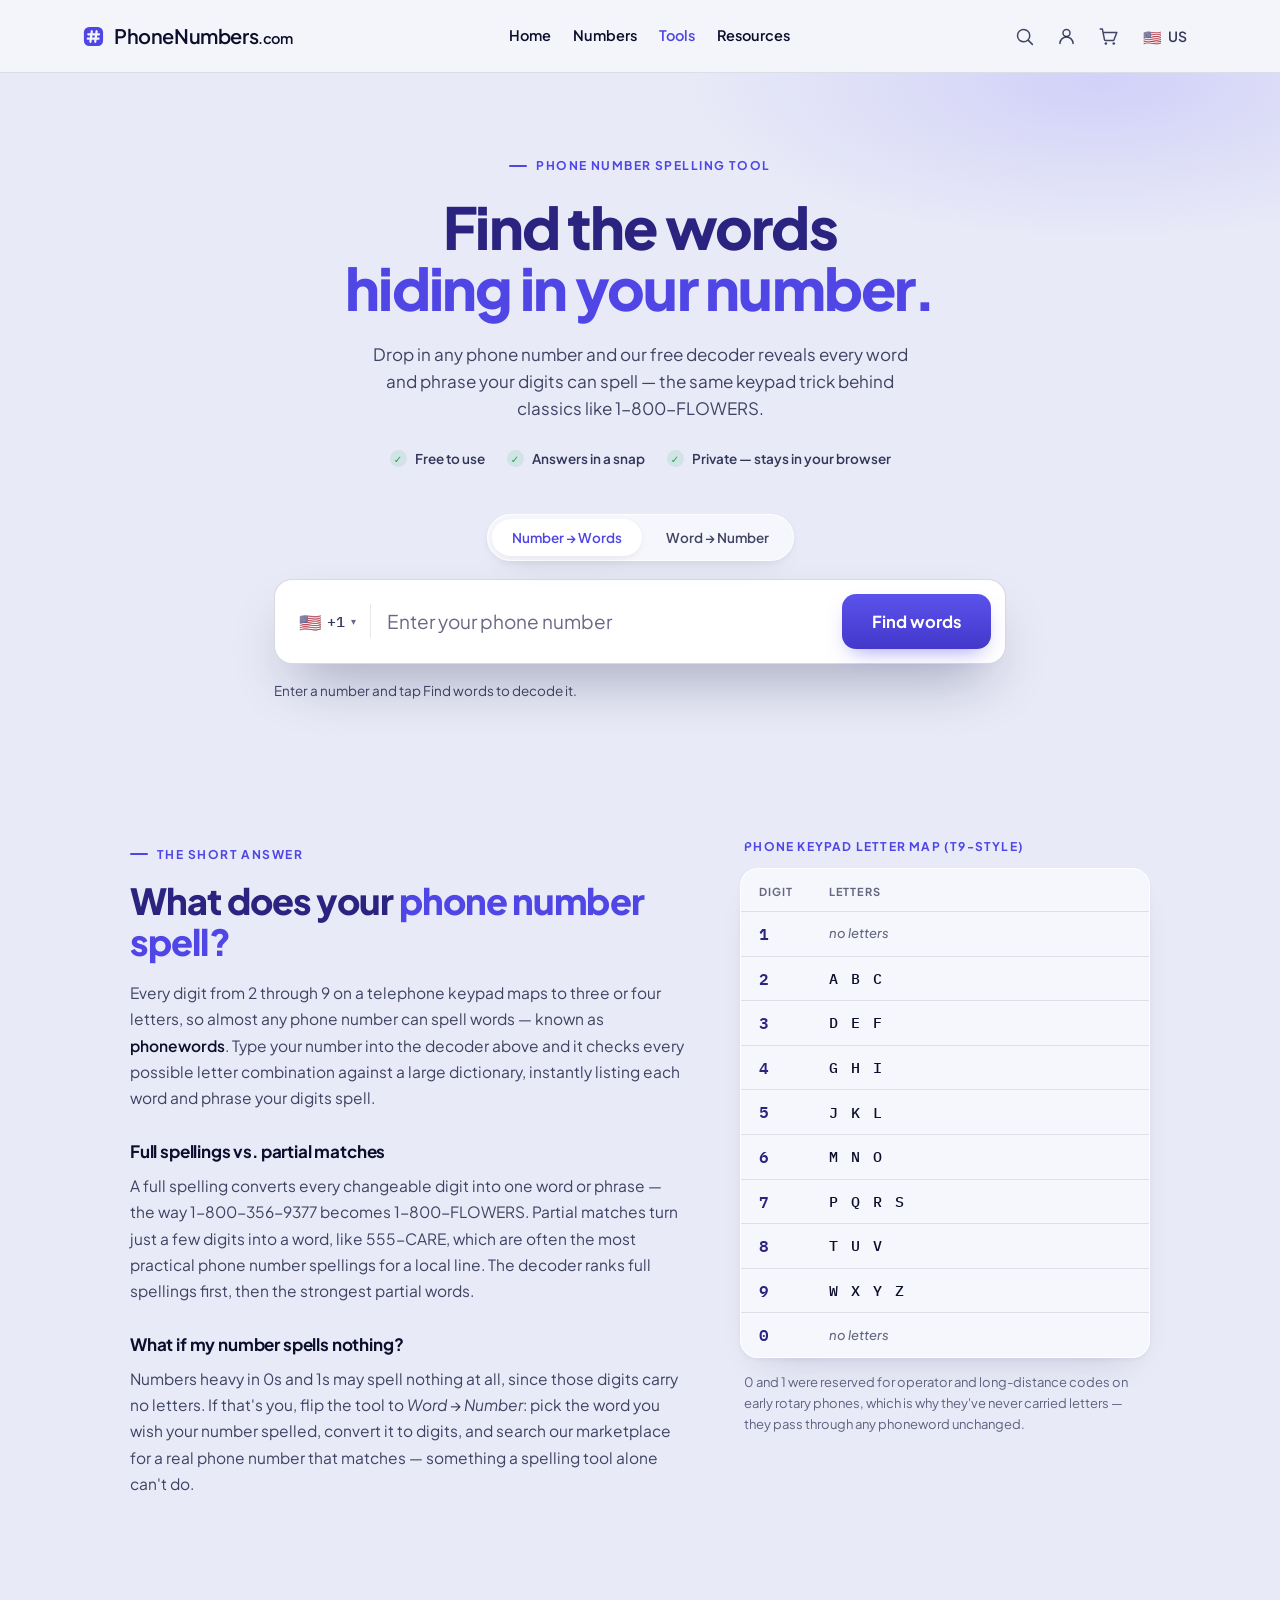
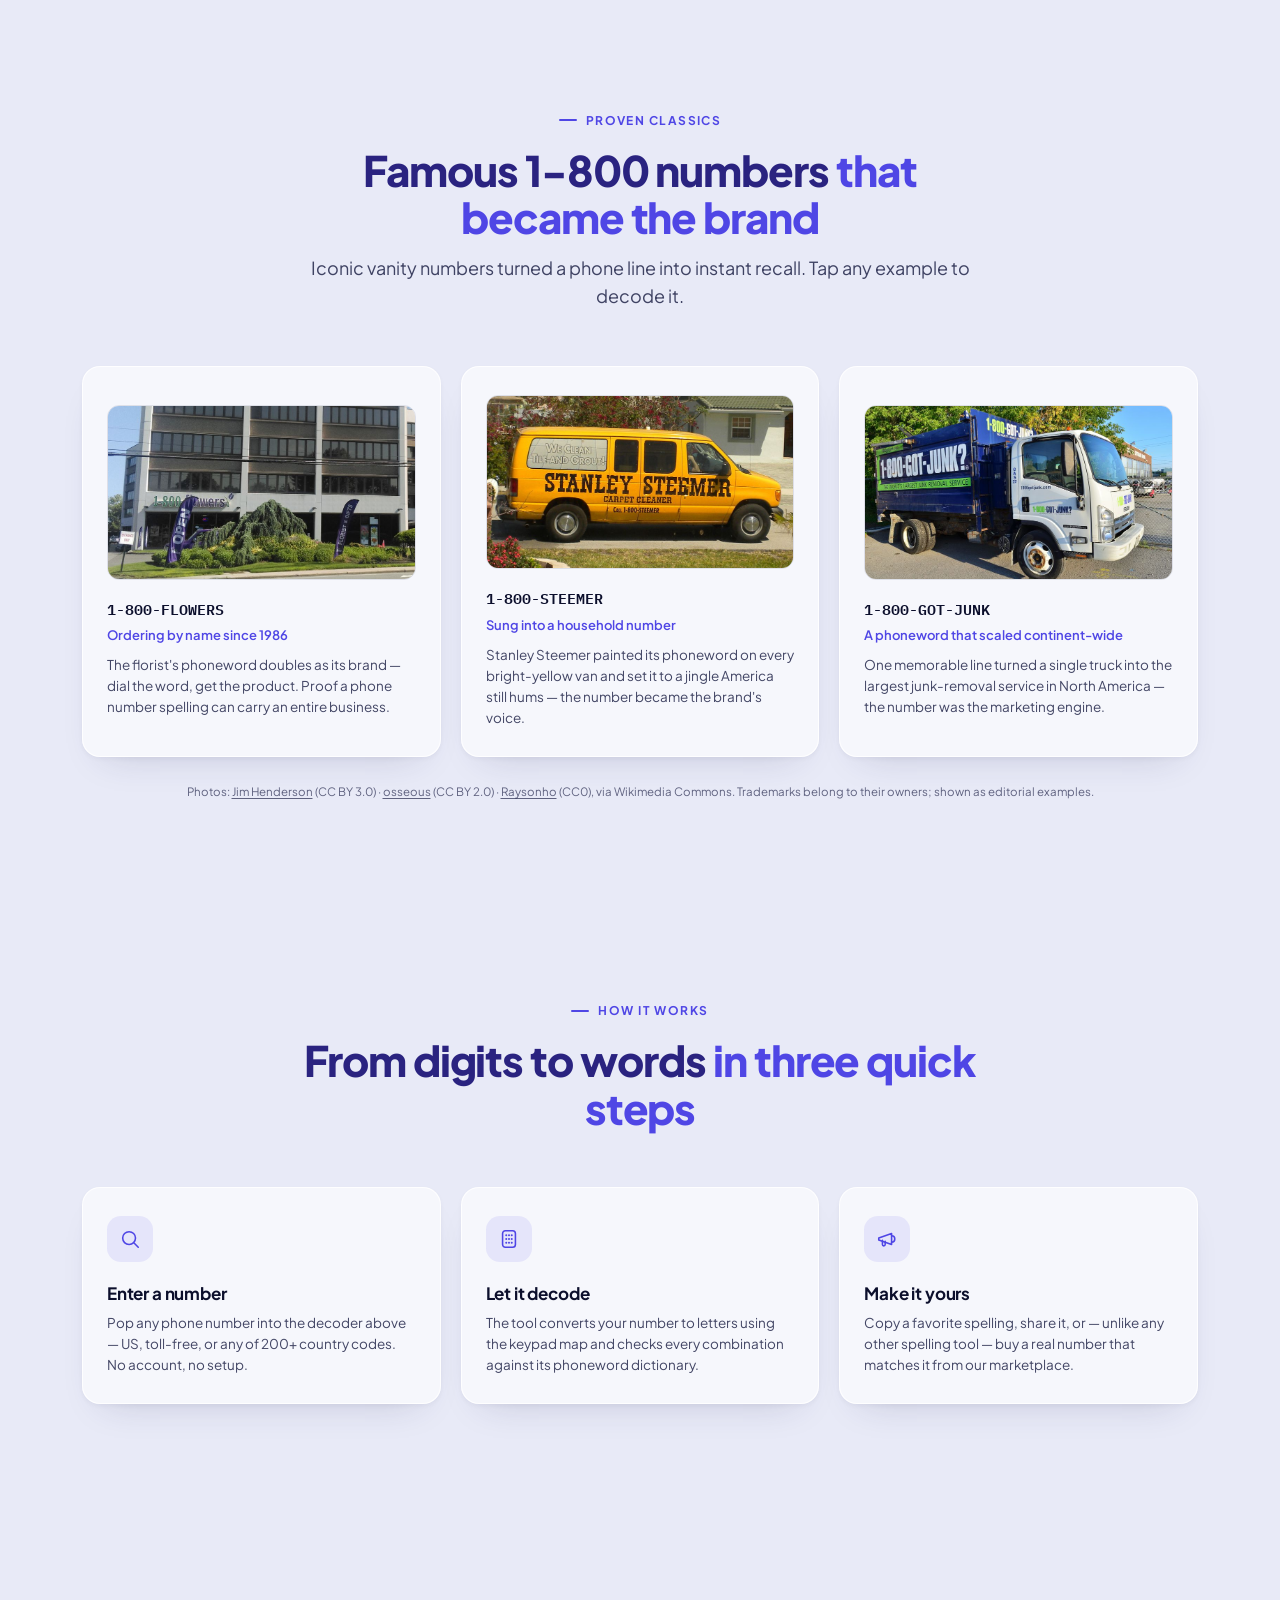
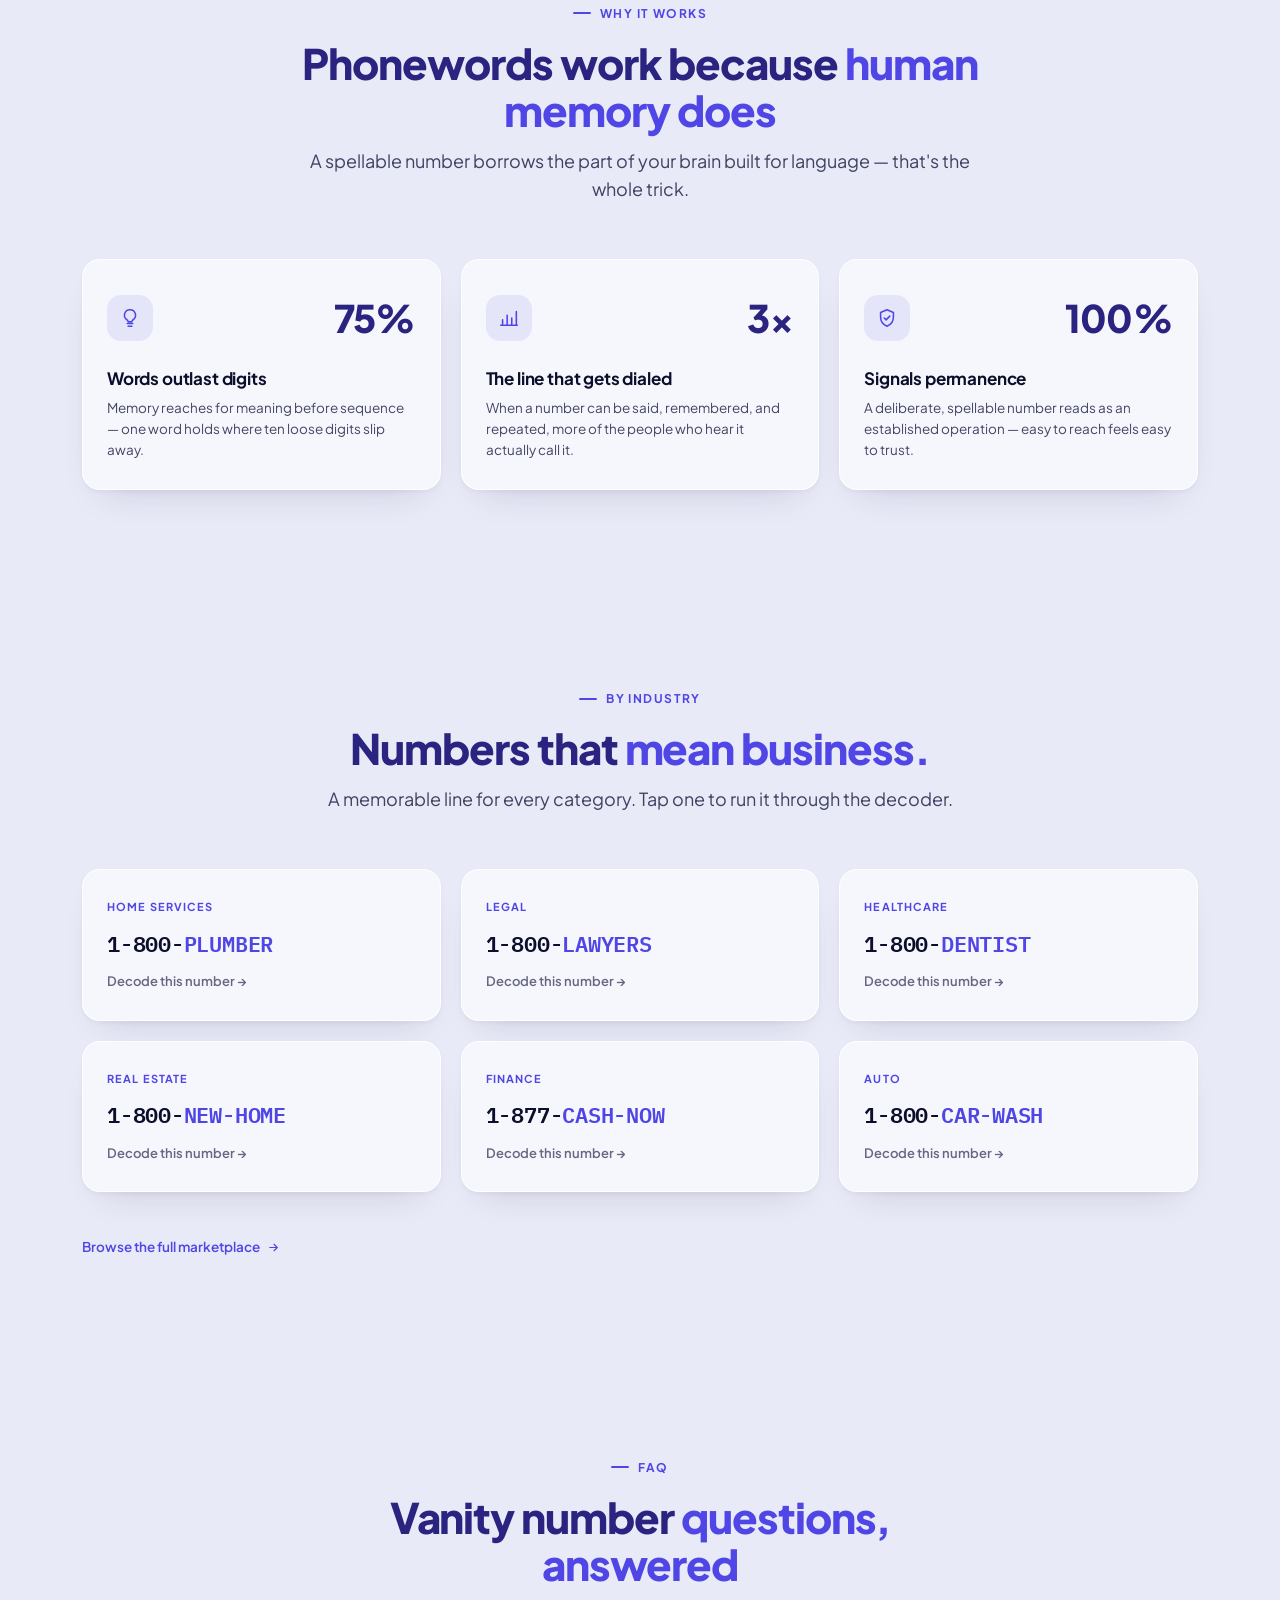
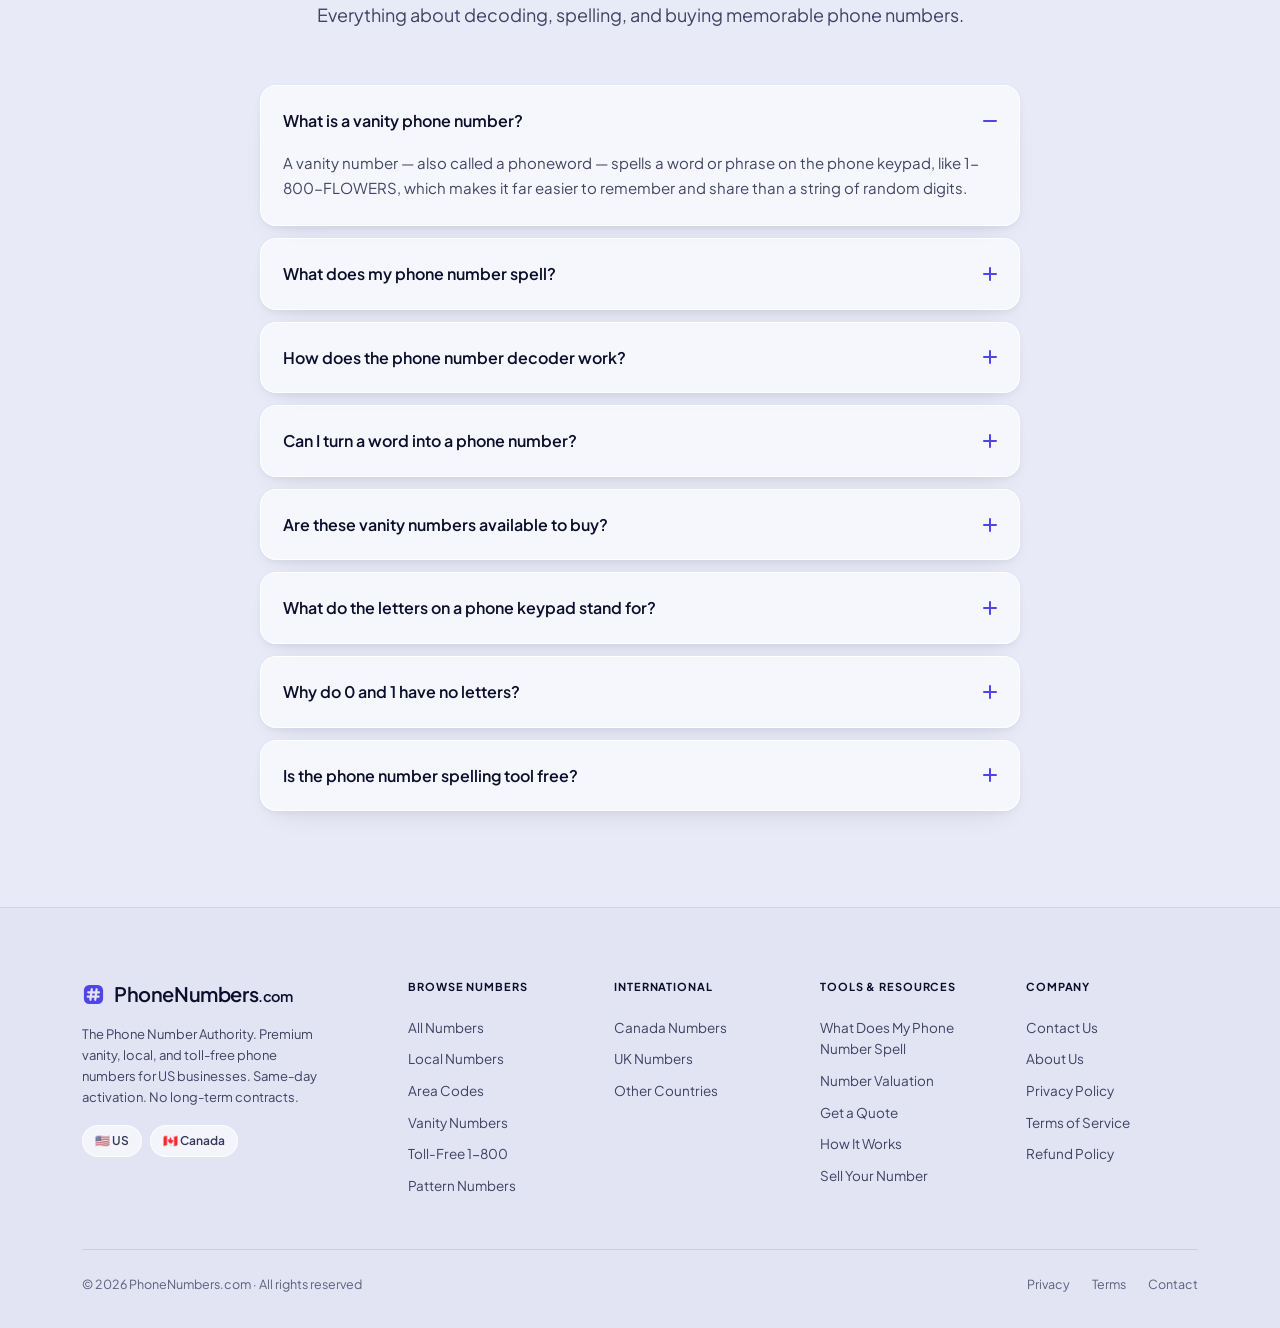
==== commit a28ed19f: "Real CC-licensed photos in Proven Classics; cache-bust all JS - Replace SVG illustrations with real " ====
--- a/index.html
+++ b/index.html
@@ -31,7 +31,7 @@
   <link rel="preconnect" href="https://fonts.googleapis.com" />
   <link rel="preconnect" href="https://fonts.gstatic.com" crossorigin />
   <link href="https://fonts.googleapis.com/css2?family=Plus+Jakarta+Sans:wght@400;500;600;700;800&family=IBM+Plex+Mono:wght@400;500;600&display=swap" rel="stylesheet" />
-  <link rel="stylesheet" href="styles.css?v=6" />
+  <link rel="stylesheet" href="styles.css?v=7" />
 </head>
 <body>
   <!-- Header -->
@@ -171,70 +171,25 @@
         </div>
         <div class="cards three">
           <button class="info-card" type="button" data-decode="1-800-356-9377">
-            <div class="card-scene" aria-hidden="true"><svg viewBox="0 0 400 230" xmlns="http://www.w3.org/2000/svg" role="img">
-              <defs>
-                <linearGradient id="pnfb-sky" x1="0" y1="0" x2="0" y2="1"><stop offset="0" stop-color="#DFE1F7"/><stop offset="1" stop-color="#F1F2FB"/></linearGradient>
-                <radialGradient id="pnfb-glow" cx=".5" cy=".3" r=".55"><stop offset="0" stop-color="rgba(124,108,255,.28)"/><stop offset="1" stop-color="rgba(124,108,255,0)"/></radialGradient>
-              </defs>
-              <rect width="400" height="230" rx="14" fill="url(#pnfb-sky)"/>
-              <rect width="400" height="230" rx="14" fill="url(#pnfb-glow)"/>
-              <circle cx="338" cy="42" r="14" fill="rgba(255,255,255,.75)"/>
-              <path d="M112 136h9l-6 78h-9zM282 136h9l-4 78h-9z" fill="#2A2380" opacity=".85"/>
-              <ellipse cx="200" cy="210" rx="150" ry="8" fill="rgba(16,19,58,.10)"/>
-              <rect x="36" y="40" width="328" height="98" rx="10" fill="#10133A"/>
-              <rect x="44" y="48" width="312" height="82" rx="7" fill="none" stroke="rgba(169,166,245,.4)" stroke-width="1.5"/>
-              <text x="200" y="86" text-anchor="middle" dominant-baseline="middle" font-family="IBM Plex Mono,Menlo,monospace" font-weight="600" font-size="29"><tspan fill="rgba(255,255,255,.55)">1-800-</tspan><tspan fill="#A9A6F5">FLOWERS</tspan></text>
-              <text x="200" y="117" text-anchor="middle" font-family="Plus Jakarta Sans,Arial,sans-serif" font-size="9" font-weight="600" letter-spacing="2.2" fill="rgba(255,255,255,.42)">SAY IT WITH ONE WORD</text>
-            </svg></div>
+            <div class="card-scene"><img src="img/1800-flowers-hq-sign.jpg" alt="1-800 Flowers sign on the company's headquarters storefront" width="880" height="495" loading="lazy" /></div>
             <p class="card-num">1-800-FLOWERS</p>
             <p class="stat">Ordering by name since 1986</p>
             <p>The florist's phoneword doubles as its brand — dial the word, get the product. Proof a phone number spelling can carry an entire business.</p>
           </button>
-          <button class="info-card" type="button" data-decode="1-800-266-8228">
-            <div class="card-scene" aria-hidden="true"><svg viewBox="0 0 400 230" xmlns="http://www.w3.org/2000/svg" role="img">
-              <defs><linearGradient id="pncs-sky" x1="0" y1="0" x2="0" y2="1"><stop offset="0" stop-color="#E3E5F8"/><stop offset="1" stop-color="#F2F3FC"/></linearGradient></defs>
-              <rect width="400" height="230" rx="14" fill="url(#pncs-sky)"/>
-              <rect x="46" y="28" width="308" height="52" rx="10" fill="#10133A"/>
-              <text x="200" y="56" text-anchor="middle" dominant-baseline="middle" font-family="IBM Plex Mono,Menlo,monospace" font-weight="600" font-size="25"><tspan fill="rgba(255,255,255,.55)">1-800-</tspan><tspan fill="#A9A6F5">CONTACTS</tspan></text>
-              <g>
-                <path d="M54 90h42v22a21 21 0 01-42 0z" fill="#4F46E5" stroke="rgba(16,19,58,.12)"/>
-                <path d="M96 90h42v22a21 21 0 01-42 0z" fill="#FFFFFF" stroke="rgba(16,19,58,.12)"/>
-                <path d="M138 90h42v22a21 21 0 01-42 0z" fill="#4F46E5" stroke="rgba(16,19,58,.12)"/>
-                <path d="M180 90h42v22a21 21 0 01-42 0z" fill="#FFFFFF" stroke="rgba(16,19,58,.12)"/>
-                <path d="M222 90h42v22a21 21 0 01-42 0z" fill="#4F46E5" stroke="rgba(16,19,58,.12)"/>
-                <path d="M264 90h42v22a21 21 0 01-42 0z" fill="#FFFFFF" stroke="rgba(16,19,58,.12)"/>
-                <path d="M306 90h42v22a21 21 0 01-42 0z" fill="#4F46E5" stroke="rgba(16,19,58,.12)"/>
-              </g>
-              <rect x="62" y="126" width="180" height="76" rx="6" fill="#FFFFFF" stroke="rgba(16,19,58,.14)"/>
-              <path d="M74 188l38-44M96 194l52-58M138 196l40-46" stroke="rgba(79,70,229,.18)" stroke-width="7" stroke-linecap="round"/>
-              <rect x="262" y="126" width="76" height="76" rx="6" fill="#DDE0F5" stroke="rgba(16,19,58,.14)"/>
-              <circle cx="326" cy="166" r="3.5" fill="#10133A"/>
-              <rect x="40" y="202" width="320" height="5" fill="rgba(16,19,58,.12)"/>
-            </svg></div>
-            <p class="card-num">1-800-CONTACTS</p>
-            <p class="stat">The number is the storefront</p>
-            <p>Customers recall the keypad spelling faster than any URL — the number does the advertising every time it's read aloud.</p>
+          <button class="info-card" type="button" data-decode="1-800-783-3637">
+            <div class="card-scene"><img src="img/1800-steemer-van.jpg" alt="Stanley Steemer van with Call 1-800-STEEMER painted on the side" width="880" height="495" loading="lazy" /></div>
+            <p class="card-num">1-800-STEEMER</p>
+            <p class="stat">Sung into a household number</p>
+            <p>Stanley Steemer painted its phoneword on every bright-yellow van and set it to a jingle America still hums — the number became the brand's voice.</p>
           </button>
           <button class="info-card" type="button" data-decode="1-800-468-5865">
-            <div class="card-scene" aria-hidden="true"><svg viewBox="0 0 400 230" xmlns="http://www.w3.org/2000/svg" role="img">
-              <defs><linearGradient id="pngj-sky" x1="0" y1="0" x2="0" y2="1"><stop offset="0" stop-color="#E3E5F8"/><stop offset="1" stop-color="#F2F3FC"/></linearGradient></defs>
-              <rect width="400" height="230" rx="14" fill="url(#pngj-sky)"/>
-              <path d="M14 96h30M6 116h38M14 136h30" stroke="rgba(79,70,229,.35)" stroke-width="5" stroke-linecap="round"/>
-              <rect x="0" y="188" width="400" height="4" fill="rgba(16,19,58,.12)"/>
-              <path d="M62 70a12 12 0 0112-12h196a12 12 0 0112 12v96H62z" fill="#FFFFFF" stroke="rgba(16,19,58,.14)"/>
-              <path d="M282 82h44a10 10 0 018 4l22 30a12 12 0 012.5 7.4V158a8 8 0 01-8 8h-68z" fill="#FFFFFF" stroke="rgba(16,19,58,.14)"/>
-              <path d="M292 92h30a6 6 0 015 2.6l16 22H292z" fill="#DDE0F5"/>
-              <rect x="62" y="150" width="298" height="16" fill="rgba(79,70,229,.14)"/>
-              <circle cx="118" cy="180" r="21" fill="#10133A"/><circle cx="118" cy="180" r="9" fill="#E8EAF7"/>
-              <circle cx="312" cy="180" r="21" fill="#10133A"/><circle cx="312" cy="180" r="9" fill="#E8EAF7"/>
-              <text x="172" y="108" text-anchor="middle" dominant-baseline="middle" font-family="IBM Plex Mono,Menlo,monospace" font-weight="600" font-size="20"><tspan fill="rgba(16,19,58,.45)">1-800-</tspan><tspan fill="#4F46E5">GOT-JUNK</tspan></text>
-              <text x="172" y="134" text-anchor="middle" font-family="Plus Jakarta Sans,Arial,sans-serif" font-size="9" font-weight="700" letter-spacing="1.8" fill="rgba(16,19,58,.4)">ROLLING BILLBOARD</text>
-            </svg></div>
+            <div class="card-scene"><img src="img/1800-got-junk-truck.jpg" alt="1-800-GOT-JUNK? truck with the phone number across its side" width="880" height="495" loading="lazy" /></div>
             <p class="card-num">1-800-GOT-JUNK</p>
             <p class="stat">A phoneword that scaled continent-wide</p>
             <p>One memorable line turned a single truck into the largest junk-removal service in North America — the number was the marketing engine.</p>
           </button>
         </div>
+        <p class="photo-credits">Photos: <a href="https://commons.wikimedia.org/wiki/File:1-800_Flowers_HQ_1_OCR_Carle_Pl_jeh.jpg" rel="noopener" target="_blank">Jim Henderson</a> (CC BY 3.0) · <a href="https://commons.wikimedia.org/wiki/File:Stanley_Steemer_Van.jpg" rel="noopener" target="_blank">osseous</a> (CC BY 2.0) · <a href="https://commons.wikimedia.org/wiki/File:1800GOTJUNKTruck.jpg" rel="noopener" target="_blank">Raysonho</a> (CC0), via Wikimedia Commons. Trademarks belong to their owners; shown as editorial examples.</p>
       </div>
     </section>
 
@@ -575,11 +530,13 @@
   }
   </script>
 
-  <script src="countries.js"></script>   <!-- country calling codes for the picker -->
-  <script src="words.js"></script>       <!-- curated marketing words (ranked first) -->
-  <script src="dictionary.js"></script>  <!-- YOUR custom dictionary (ranked next) -->
-  <script src="words-extra.js"></script> <!-- generic system breadth list (ranked last) -->
-  <script src="inventory.js"></script>   <!-- YOUR for-sale numbers -->
-  <script src="app.js"></script>
+  <!-- ?v= mirrors the styles.css version — bump BOTH whenever any JS or CSS changes,
+       or GitHub Pages/browser caches keep serving the old files. -->
+  <script src="countries.js?v=7"></script>   <!-- country calling codes for the picker -->
+  <script src="words.js?v=7"></script>       <!-- curated marketing words (ranked first) -->
+  <script src="dictionary.js?v=7"></script>  <!-- YOUR custom dictionary (ranked next) -->
+  <script src="words-extra.js?v=7"></script> <!-- generic system breadth list (ranked last) -->
+  <script src="inventory.js?v=7"></script>   <!-- YOUR for-sale numbers -->
+  <script src="app.js?v=7"></script>
 </body>
 </html>
--- a/styles.css
+++ b/styles.css
@@ -173,9 +173,12 @@
 .card-ic{width:46px;height:46px;display:flex;align-items:center;justify-content:center;background:var(--ac-12);border-radius:14px;color:var(--ac);margin-bottom:18px}
 .card-ic svg{width:22px;height:22px}
 
-/* famous-number cards: illustrated signage scenes */
+/* famous-number cards: real signage photos */
 .card-scene{line-height:0;margin-bottom:18px}
-.card-scene svg{width:100%;height:auto;border-radius:12px;display:block}
+.card-scene img{width:100%;height:auto;border-radius:12px;display:block;border:1px solid var(--line)}
+.photo-credits{margin-top:26px;text-align:center;font-size:11.5px;line-height:1.6;color:var(--ink-40)}
+.photo-credits a{text-decoration:underline;text-underline-offset:2px}
+.photo-credits a:hover{color:var(--ac)}
 
 .info-card h3,.stat-card h3,.step-card h3{font-size:17px;font-weight:700;letter-spacing:-.01em;margin:0 0 6px;color:var(--ink)}
 .info-card .stat{color:var(--ac);font-weight:600;font-size:13px;margin:0 0 10px}
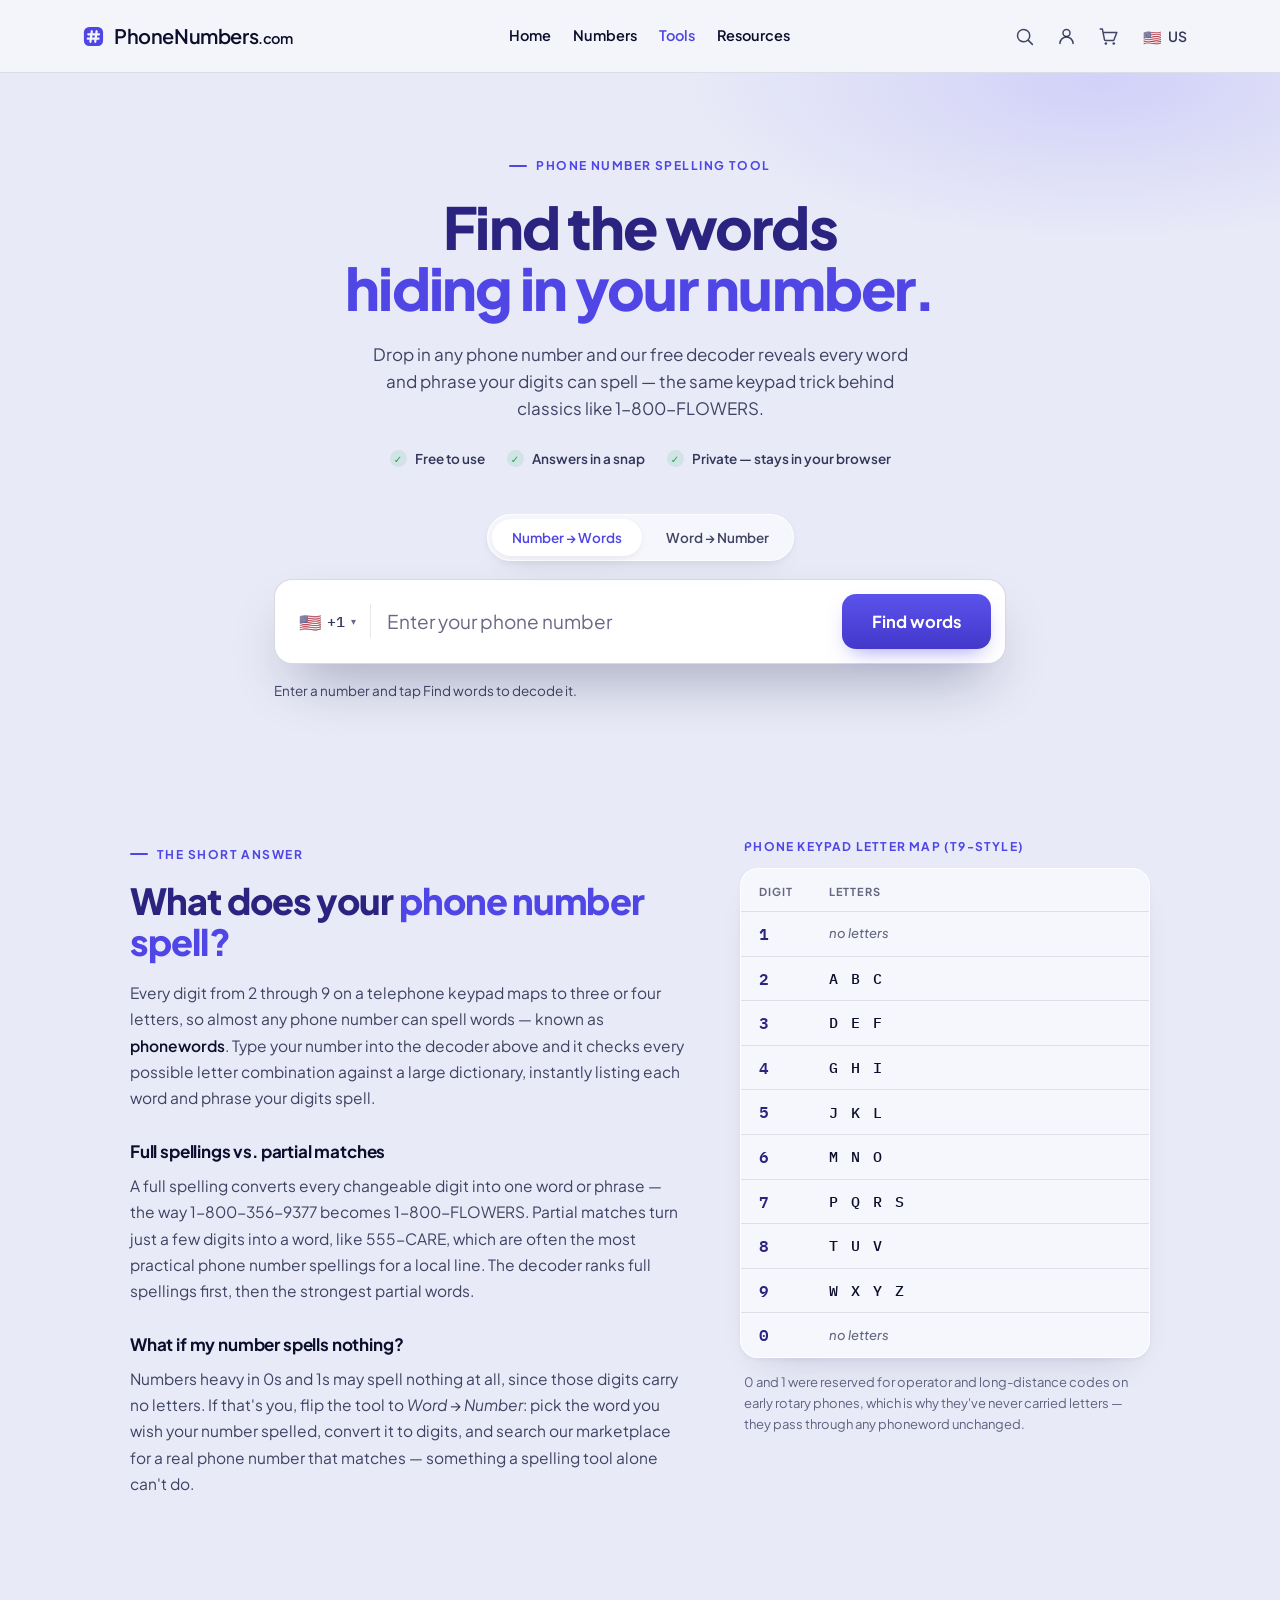
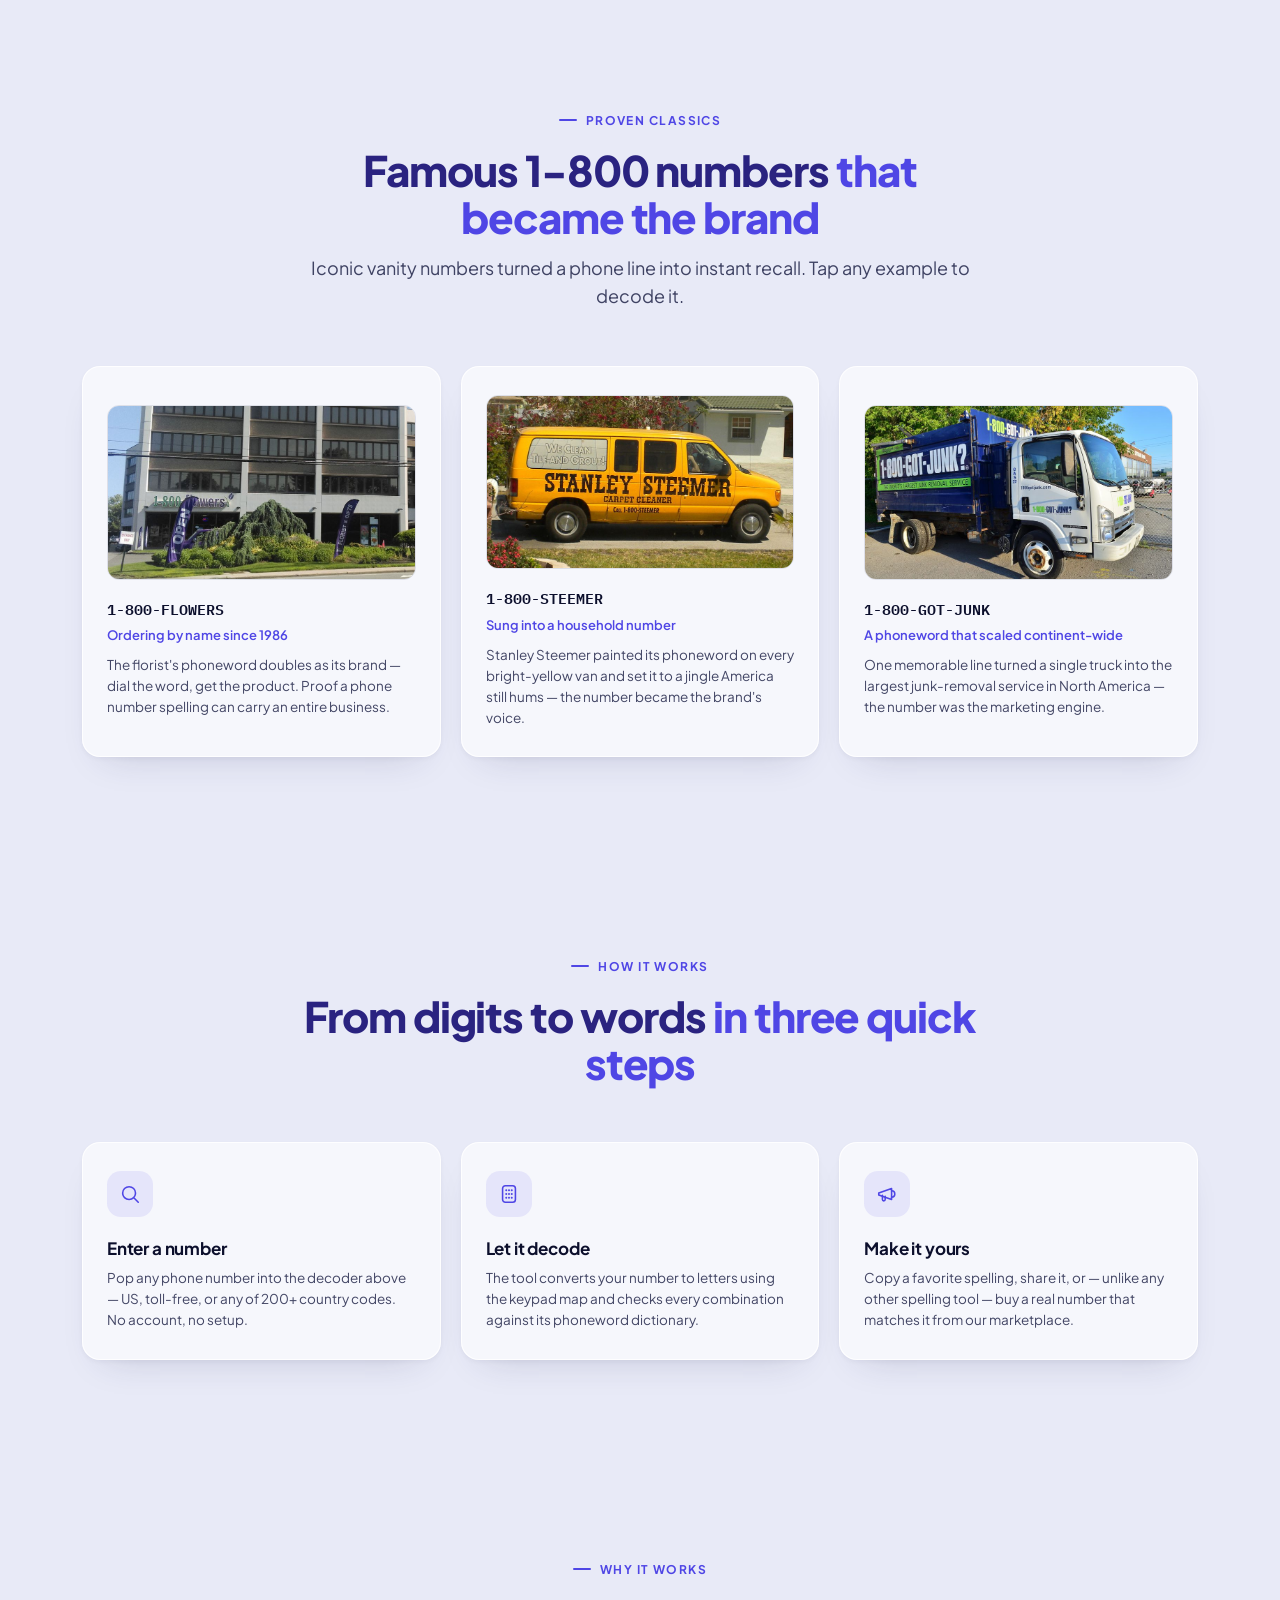
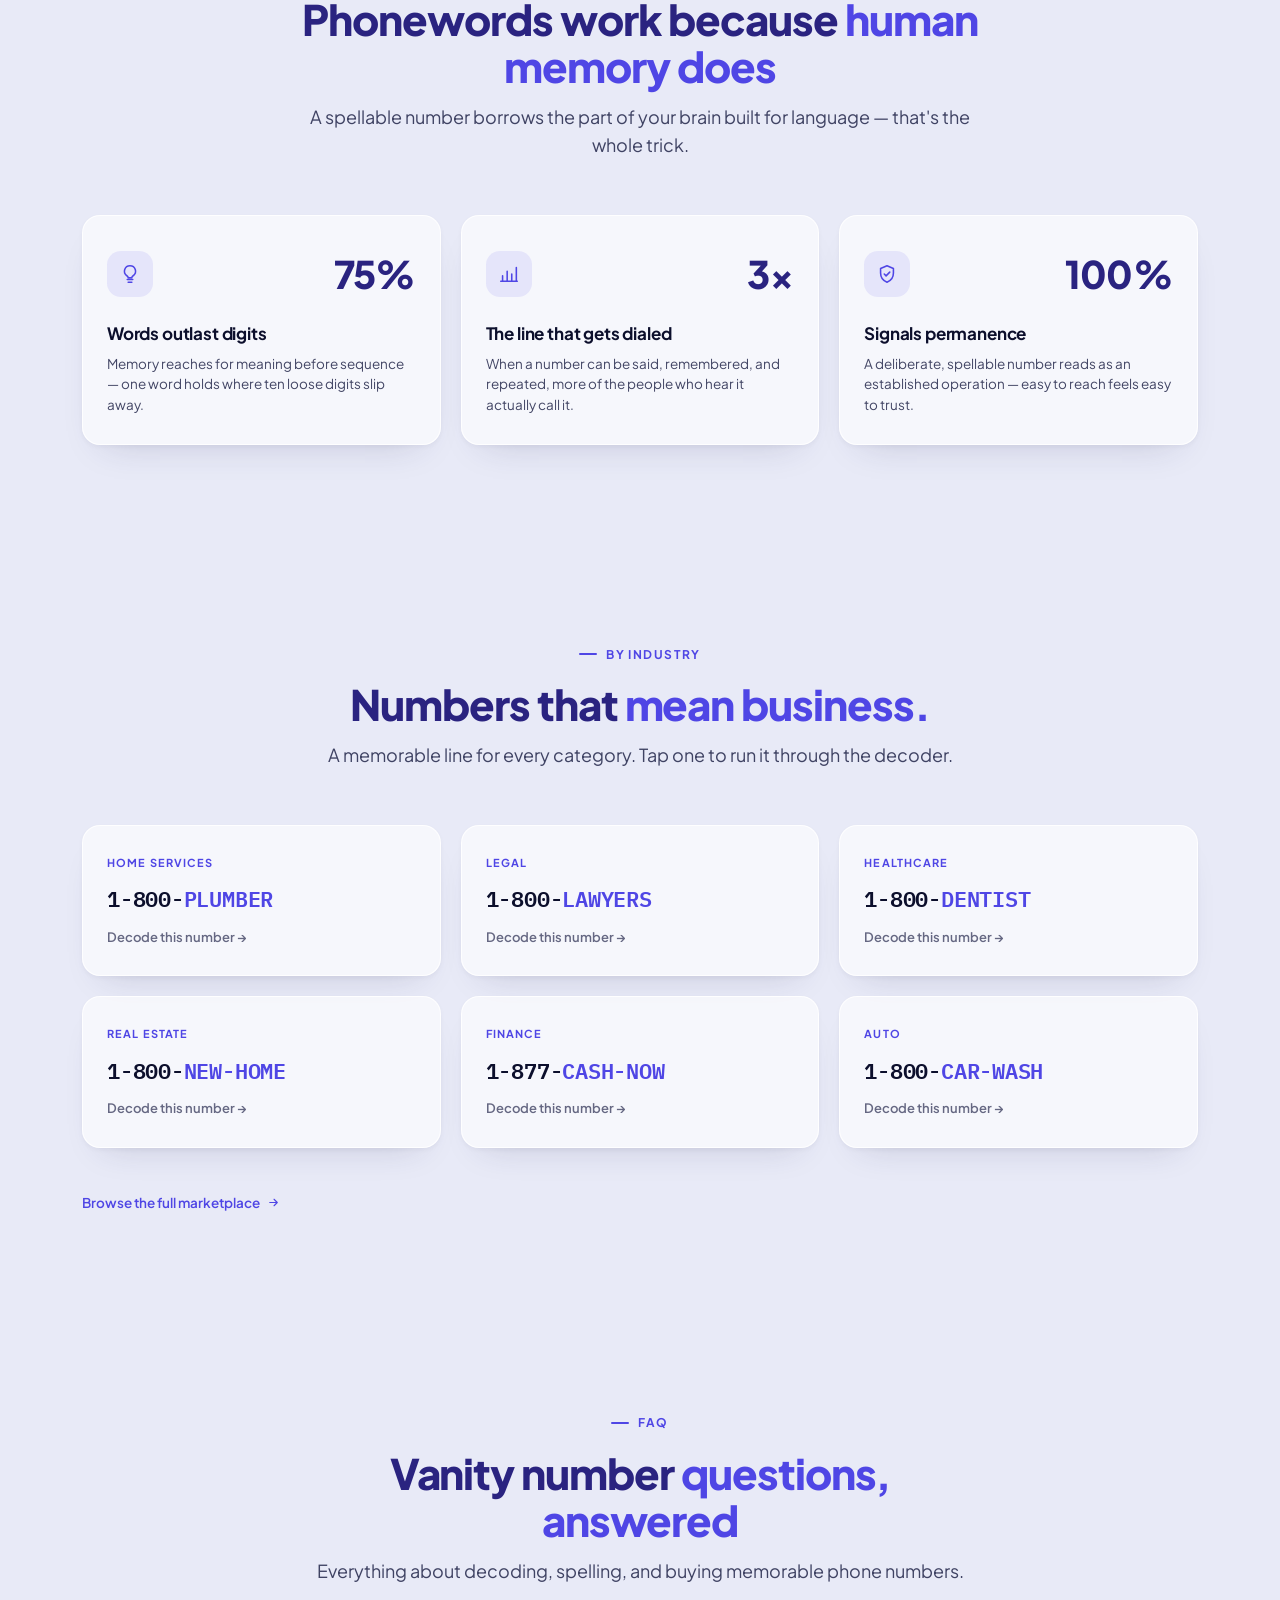
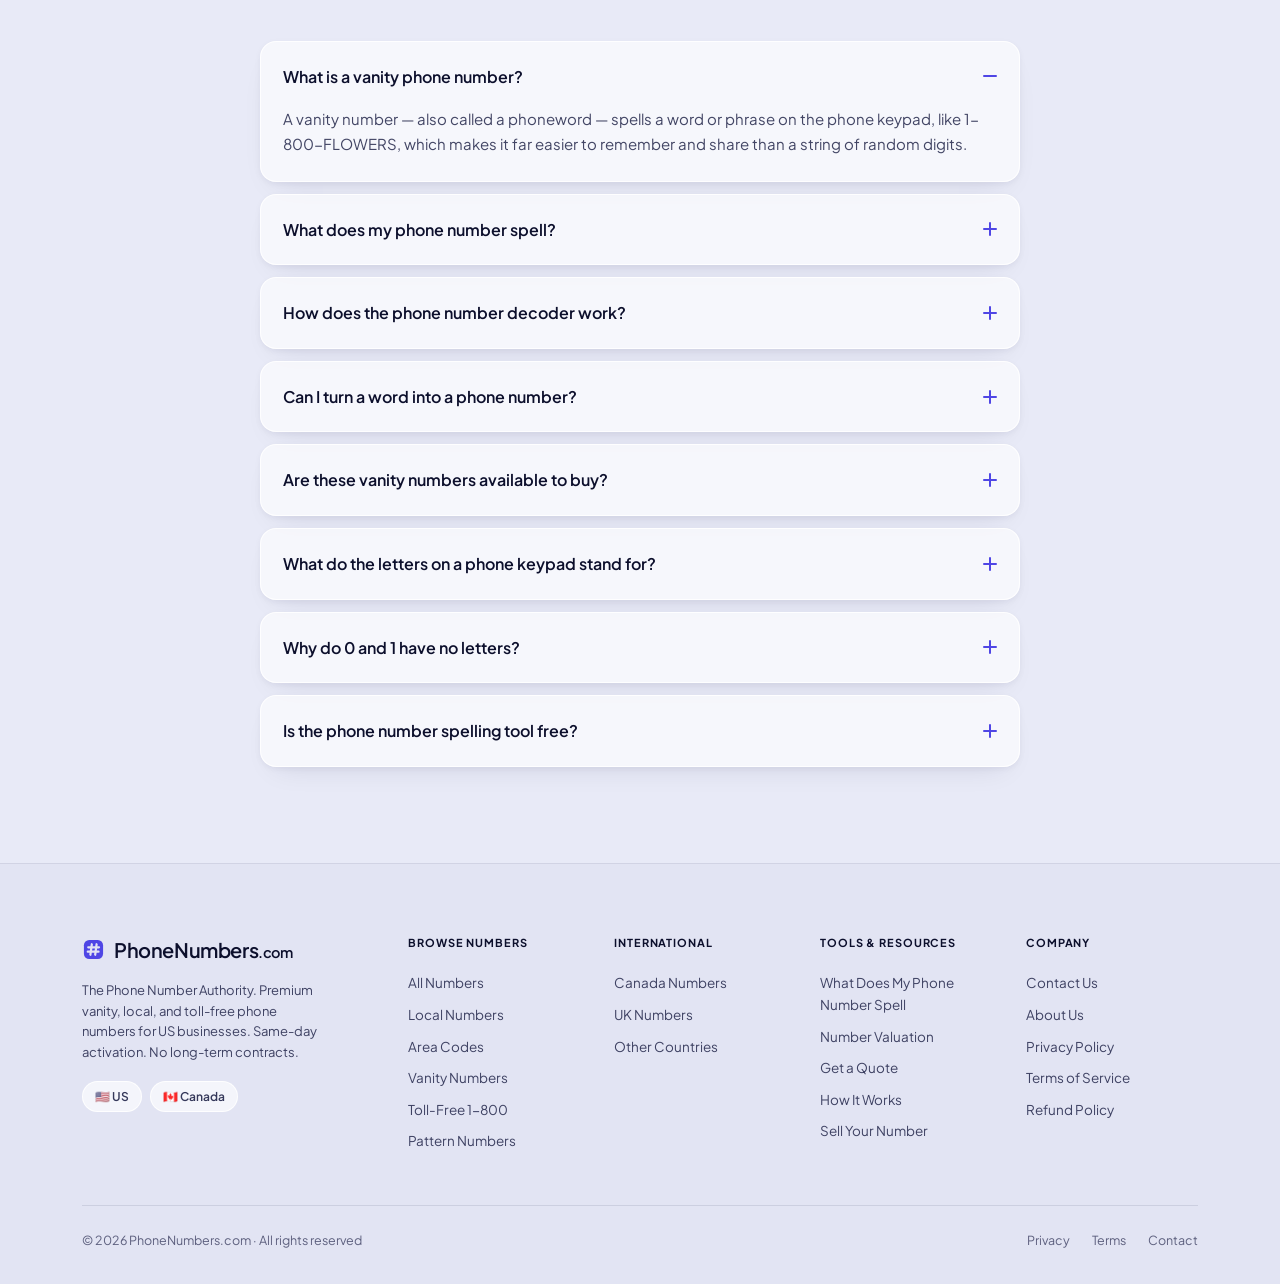
==== commit 19e583c1: "Remove visible photo-credits line Attribution details preserved in an HTML comment for devs — the tw" ====
--- a/index.html
+++ b/index.html
@@ -31,7 +31,7 @@
   <link rel="preconnect" href="https://fonts.googleapis.com" />
   <link rel="preconnect" href="https://fonts.gstatic.com" crossorigin />
   <link href="https://fonts.googleapis.com/css2?family=Plus+Jakarta+Sans:wght@400;500;600;700;800&family=IBM+Plex+Mono:wght@400;500;600&display=swap" rel="stylesheet" />
-  <link rel="stylesheet" href="styles.css?v=7" />
+  <link rel="stylesheet" href="styles.css?v=8" />
 </head>
 <body>
   <!-- Header -->
@@ -189,7 +189,12 @@
             <p>One memorable line turned a single truck into the largest junk-removal service in North America — the number was the marketing engine.</p>
           </button>
         </div>
-        <p class="photo-credits">Photos: <a href="https://commons.wikimedia.org/wiki/File:1-800_Flowers_HQ_1_OCR_Carle_Pl_jeh.jpg" rel="noopener" target="_blank">Jim Henderson</a> (CC BY 3.0) · <a href="https://commons.wikimedia.org/wiki/File:Stanley_Steemer_Van.jpg" rel="noopener" target="_blank">osseous</a> (CC BY 2.0) · <a href="https://commons.wikimedia.org/wiki/File:1800GOTJUNKTruck.jpg" rel="noopener" target="_blank">Raysonho</a> (CC0), via Wikimedia Commons. Trademarks belong to their owners; shown as editorial examples.</p>
+        <!-- DEVS: photo attribution required at launch (CC BY licenses) — place in site-wide
+             footer fine print or a /credits page:
+             img/1800-flowers-hq-sign.jpg — Jim Henderson, CC BY 3.0, commons.wikimedia.org/wiki/File:1-800_Flowers_HQ_1_OCR_Carle_Pl_jeh.jpg
+             img/1800-steemer-van.jpg — osseous, CC BY 2.0, commons.wikimedia.org/wiki/File:Stanley_Steemer_Van.jpg
+             img/1800-got-junk-truck.jpg — Raysonho, CC0 (no attribution required), commons.wikimedia.org/wiki/File:1800GOTJUNKTruck.jpg -->
+
       </div>
     </section>
 
@@ -532,11 +537,11 @@
 
   <!-- ?v= mirrors the styles.css version — bump BOTH whenever any JS or CSS changes,
        or GitHub Pages/browser caches keep serving the old files. -->
-  <script src="countries.js?v=7"></script>   <!-- country calling codes for the picker -->
-  <script src="words.js?v=7"></script>       <!-- curated marketing words (ranked first) -->
-  <script src="dictionary.js?v=7"></script>  <!-- YOUR custom dictionary (ranked next) -->
-  <script src="words-extra.js?v=7"></script> <!-- generic system breadth list (ranked last) -->
-  <script src="inventory.js?v=7"></script>   <!-- YOUR for-sale numbers -->
-  <script src="app.js?v=7"></script>
+  <script src="countries.js?v=8"></script>   <!-- country calling codes for the picker -->
+  <script src="words.js?v=8"></script>       <!-- curated marketing words (ranked first) -->
+  <script src="dictionary.js?v=8"></script>  <!-- YOUR custom dictionary (ranked next) -->
+  <script src="words-extra.js?v=8"></script> <!-- generic system breadth list (ranked last) -->
+  <script src="inventory.js?v=8"></script>   <!-- YOUR for-sale numbers -->
+  <script src="app.js?v=8"></script>
 </body>
 </html>
--- a/styles.css
+++ b/styles.css
@@ -176,9 +176,6 @@
 /* famous-number cards: real signage photos */
 .card-scene{line-height:0;margin-bottom:18px}
 .card-scene img{width:100%;height:auto;border-radius:12px;display:block;border:1px solid var(--line)}
-.photo-credits{margin-top:26px;text-align:center;font-size:11.5px;line-height:1.6;color:var(--ink-40)}
-.photo-credits a{text-decoration:underline;text-underline-offset:2px}
-.photo-credits a:hover{color:var(--ac)}
 
 .info-card h3,.stat-card h3,.step-card h3{font-size:17px;font-weight:700;letter-spacing:-.01em;margin:0 0 6px;color:var(--ink)}
 .info-card .stat{color:var(--ac);font-weight:600;font-size:13px;margin:0 0 10px}
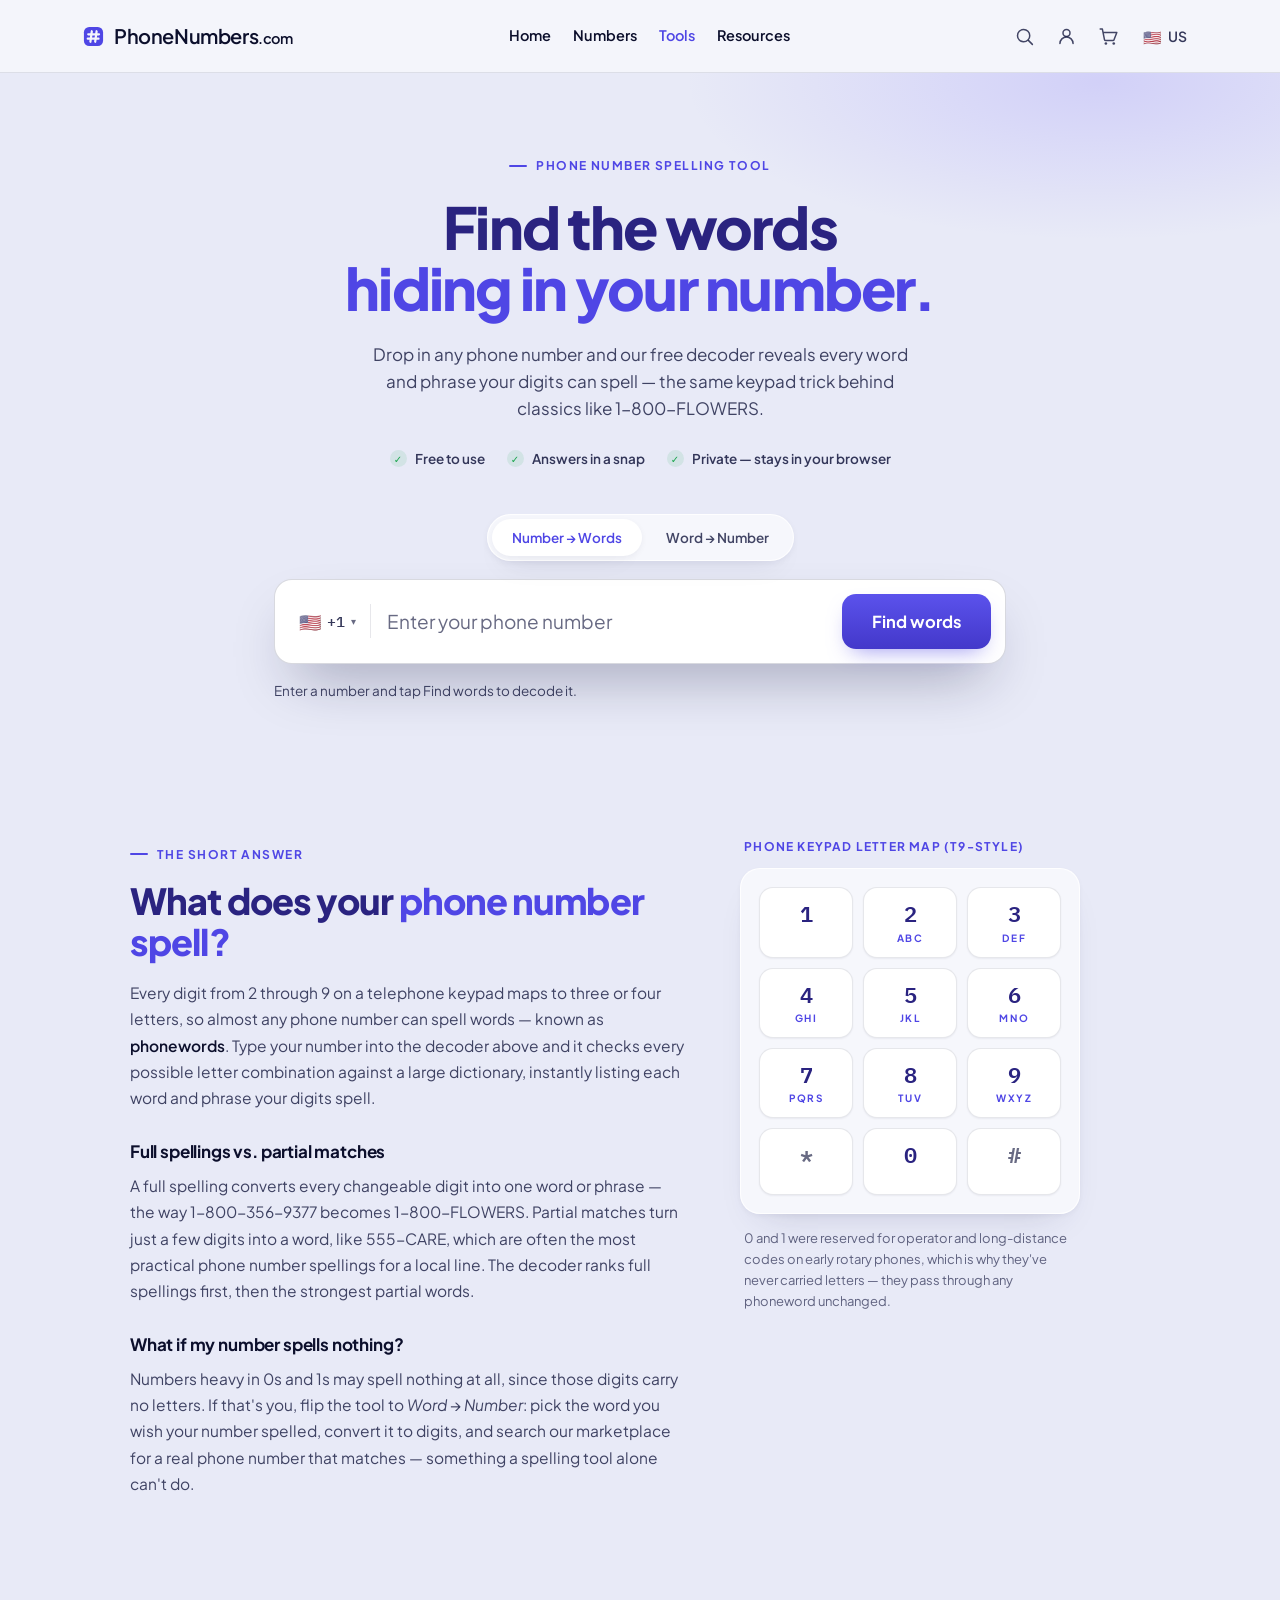
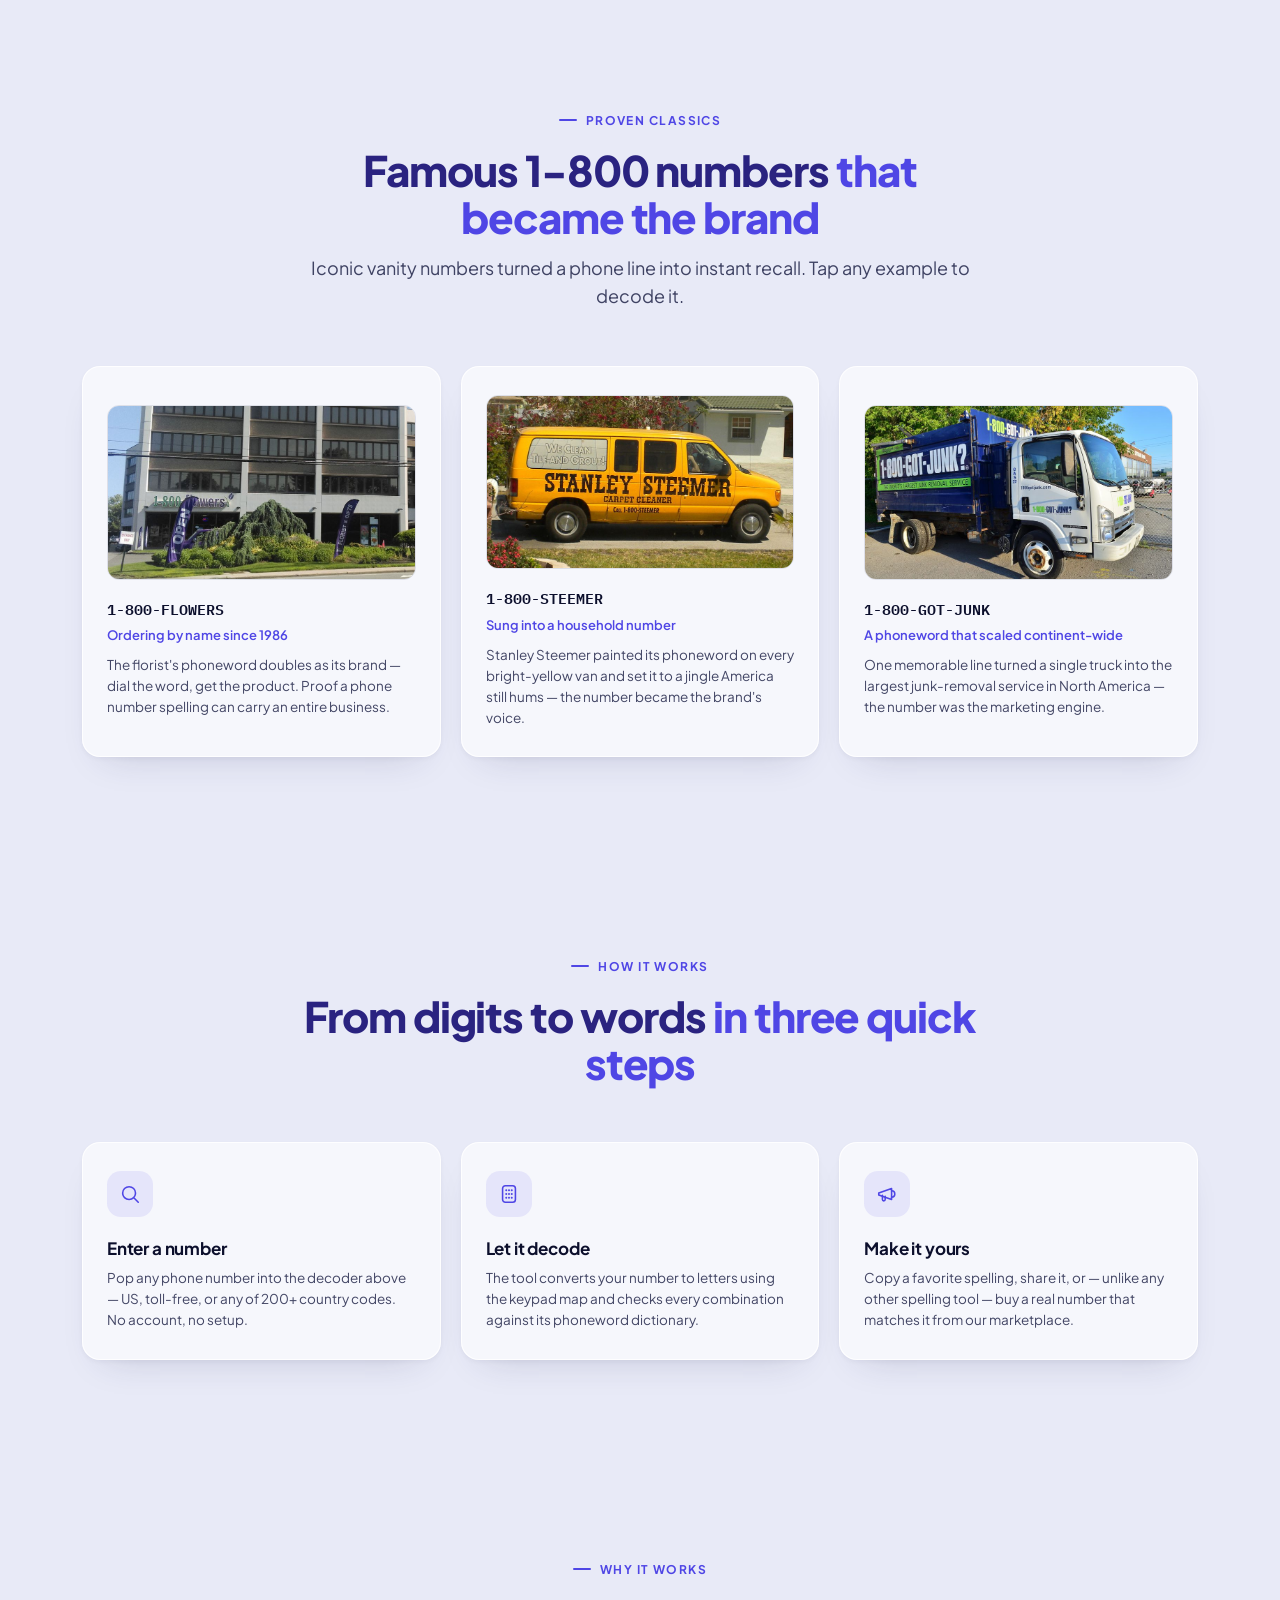
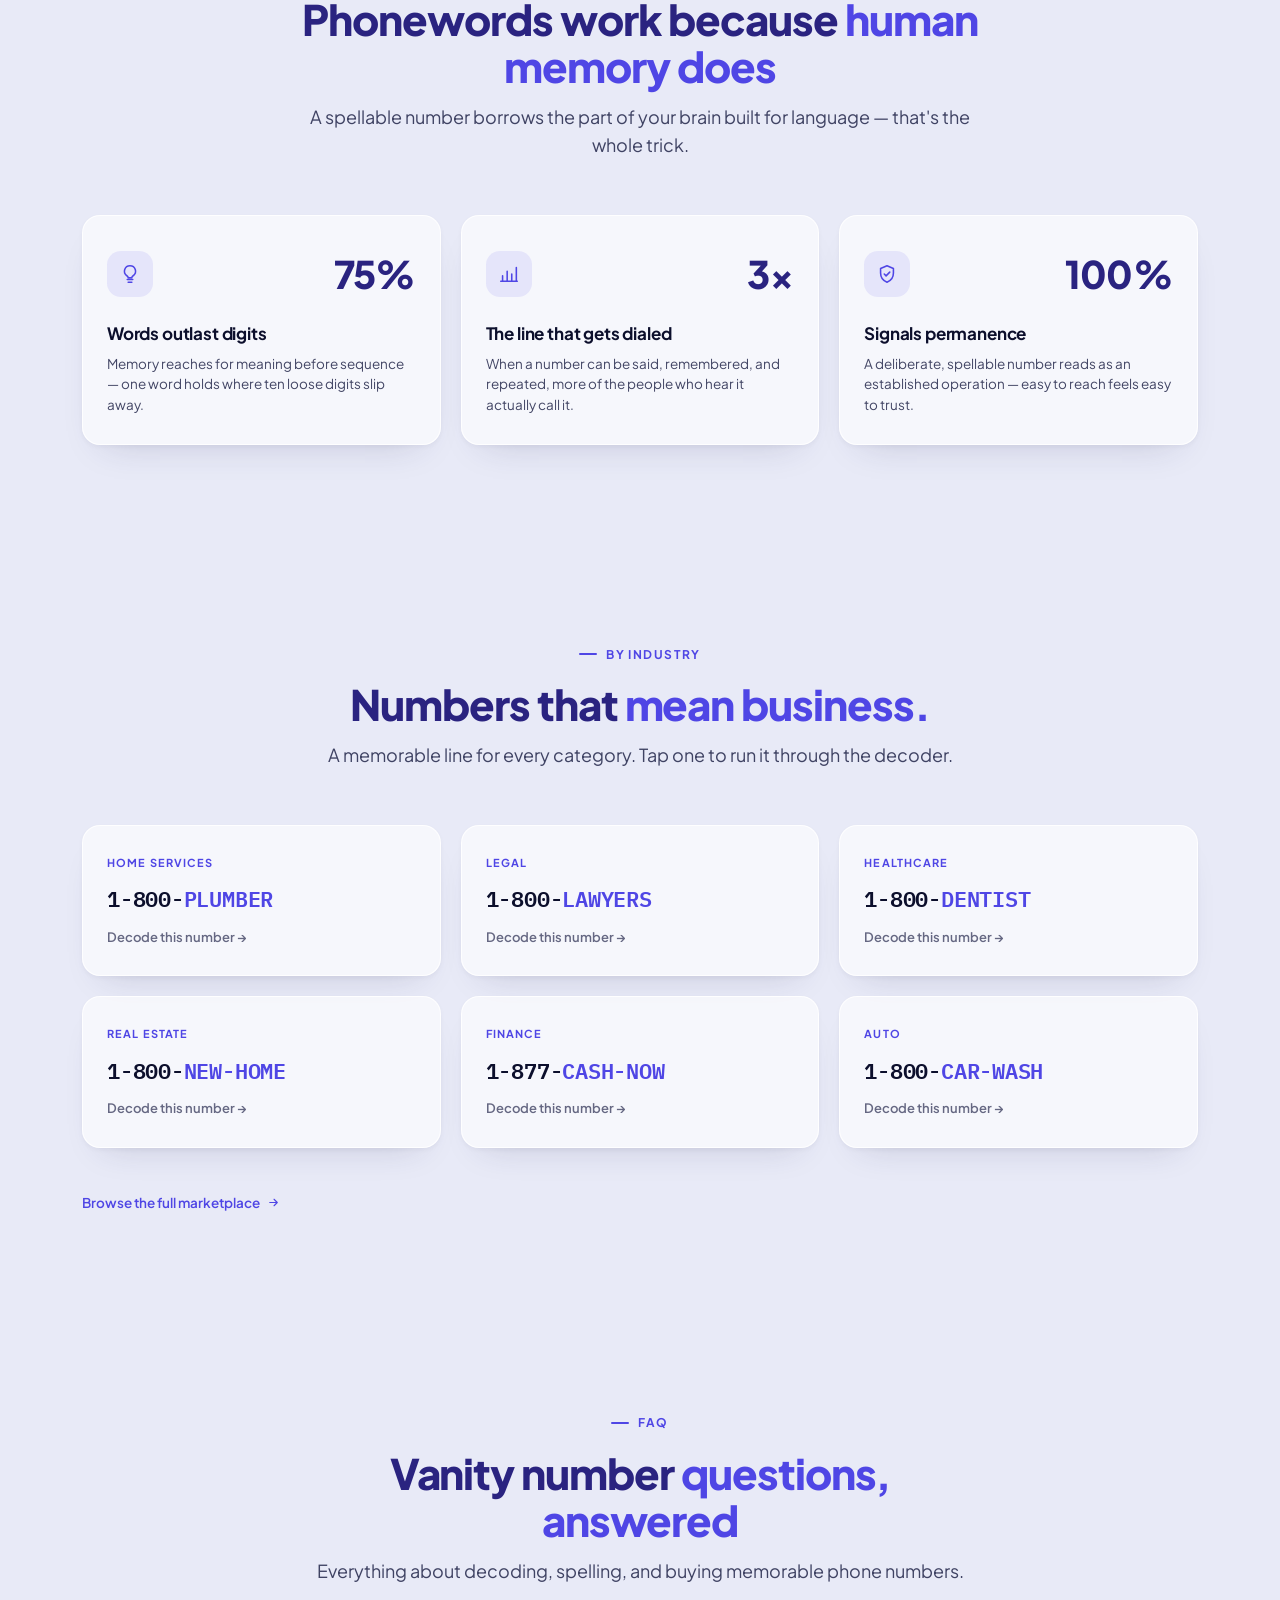
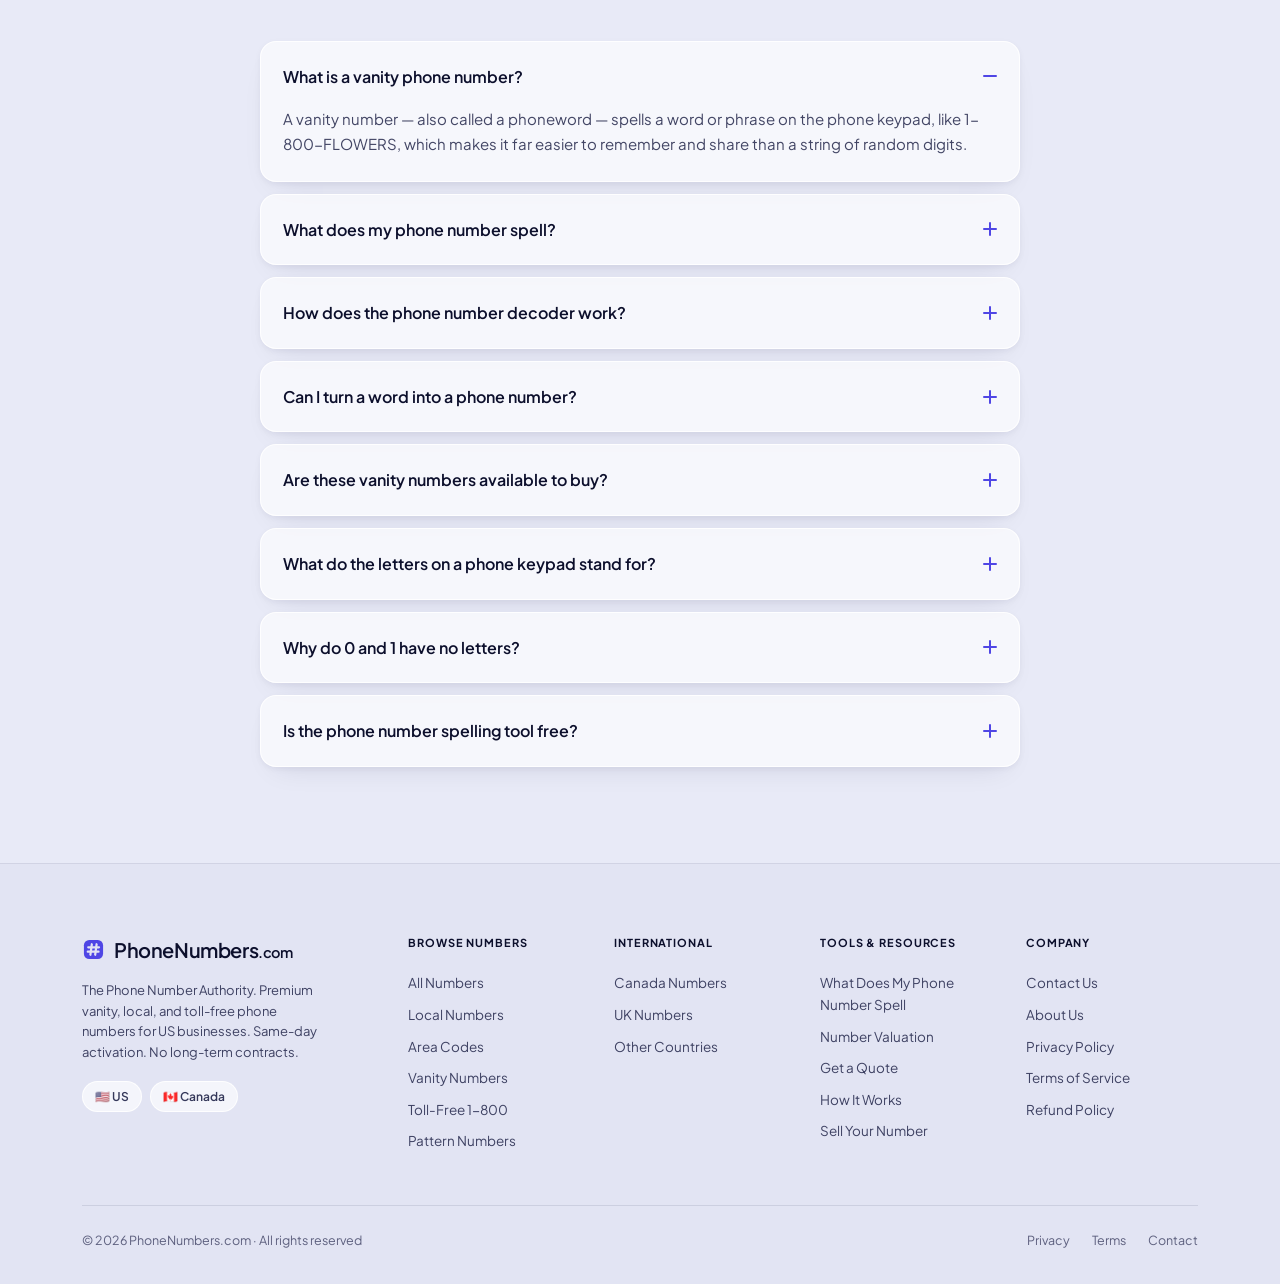
==== commit c07e9a83: "Render keypad letter map as a real dial pad Replace the two-column digit/letters table with a 3x4 ph" ====
--- a/index.html
+++ b/index.html
@@ -31,7 +31,7 @@
   <link rel="preconnect" href="https://fonts.googleapis.com" />
   <link rel="preconnect" href="https://fonts.gstatic.com" crossorigin />
   <link href="https://fonts.googleapis.com/css2?family=Plus+Jakarta+Sans:wght@400;500;600;700;800&family=IBM+Plex+Mono:wght@400;500;600&display=swap" rel="stylesheet" />
-  <link rel="stylesheet" href="styles.css?v=8" />
+  <link rel="stylesheet" href="styles.css?v=9" />
 </head>
 <body>
   <!-- Header -->
@@ -139,22 +139,21 @@
             <p>Numbers heavy in 0s and 1s may spell nothing at all, since those digits carry no letters. If that's you, flip the tool to <em>Word → Number</em>: pick the word you wish your number spelled, convert it to digits, and search our marketplace for a real phone number that matches — something a spelling tool alone can't do.</p>
           </div>
           <div class="answer-side">
-            <table class="keypad-table">
-              <caption>Phone keypad letter map (T9-style)</caption>
-              <thead><tr><th scope="col">Digit</th><th scope="col">Letters</th></tr></thead>
-              <tbody>
-                <tr><td class="kd">1</td><td class="kl none">no letters</td></tr>
-                <tr><td class="kd">2</td><td class="kl">A&nbsp;B&nbsp;C</td></tr>
-                <tr><td class="kd">3</td><td class="kl">D&nbsp;E&nbsp;F</td></tr>
-                <tr><td class="kd">4</td><td class="kl">G&nbsp;H&nbsp;I</td></tr>
-                <tr><td class="kd">5</td><td class="kl">J&nbsp;K&nbsp;L</td></tr>
-                <tr><td class="kd">6</td><td class="kl">M&nbsp;N&nbsp;O</td></tr>
-                <tr><td class="kd">7</td><td class="kl">P&nbsp;Q&nbsp;R&nbsp;S</td></tr>
-                <tr><td class="kd">8</td><td class="kl">T&nbsp;U&nbsp;V</td></tr>
-                <tr><td class="kd">9</td><td class="kl">W&nbsp;X&nbsp;Y&nbsp;Z</td></tr>
-                <tr><td class="kd">0</td><td class="kl none">no letters</td></tr>
-              </tbody>
-            </table>
+            <p class="keypad-cap">Phone keypad letter map (T9-style)</p>
+            <div class="keypad" role="img" aria-label="Telephone keypad letter map: 2 ABC, 3 DEF, 4 GHI, 5 JKL, 6 MNO, 7 PQRS, 8 TUV, 9 WXYZ. 1 and 0 carry no letters.">
+              <div class="kp-key"><b>1</b><i></i></div>
+              <div class="kp-key"><b>2</b><i>ABC</i></div>
+              <div class="kp-key"><b>3</b><i>DEF</i></div>
+              <div class="kp-key"><b>4</b><i>GHI</i></div>
+              <div class="kp-key"><b>5</b><i>JKL</i></div>
+              <div class="kp-key"><b>6</b><i>MNO</i></div>
+              <div class="kp-key"><b>7</b><i>PQRS</i></div>
+              <div class="kp-key"><b>8</b><i>TUV</i></div>
+              <div class="kp-key"><b>9</b><i>WXYZ</i></div>
+              <div class="kp-key kp-sym"><b>*</b><i></i></div>
+              <div class="kp-key"><b>0</b><i></i></div>
+              <div class="kp-key kp-sym"><b>#</b><i></i></div>
+            </div>
             <p class="keypad-note">0 and 1 were reserved for operator and long-distance codes on early rotary phones, which is why they've never carried letters — they pass through any phoneword unchanged.</p>
           </div>
         </div>
@@ -537,11 +536,11 @@
 
   <!-- ?v= mirrors the styles.css version — bump BOTH whenever any JS or CSS changes,
        or GitHub Pages/browser caches keep serving the old files. -->
-  <script src="countries.js?v=8"></script>   <!-- country calling codes for the picker -->
-  <script src="words.js?v=8"></script>       <!-- curated marketing words (ranked first) -->
-  <script src="dictionary.js?v=8"></script>  <!-- YOUR custom dictionary (ranked next) -->
-  <script src="words-extra.js?v=8"></script> <!-- generic system breadth list (ranked last) -->
-  <script src="inventory.js?v=8"></script>   <!-- YOUR for-sale numbers -->
-  <script src="app.js?v=8"></script>
+  <script src="countries.js?v=9"></script>   <!-- country calling codes for the picker -->
+  <script src="words.js?v=9"></script>       <!-- curated marketing words (ranked first) -->
+  <script src="dictionary.js?v=9"></script>  <!-- YOUR custom dictionary (ranked next) -->
+  <script src="words-extra.js?v=9"></script> <!-- generic system breadth list (ranked last) -->
+  <script src="inventory.js?v=9"></script>   <!-- YOUR for-sale numbers -->
+  <script src="app.js?v=9"></script>
 </body>
 </html>
--- a/styles.css
+++ b/styles.css
@@ -192,15 +192,14 @@
 .answer-copy p{font-size:15.5px;line-height:1.7;color:var(--ink-58);margin-bottom:14px}
 .answer-copy h3{font-size:17px;font-weight:700;letter-spacing:-.01em;color:var(--ink);margin:26px 0 8px}
 .answer-copy strong{color:var(--ink);font-weight:600}
-.keypad-table{width:100%;border-collapse:separate;border-spacing:0;background:var(--glass);border:1px solid var(--glass-br);border-radius:18px;box-shadow:var(--sh-card);overflow:hidden;font-size:14.5px}
-.keypad-table caption{caption-side:top;text-align:left;font-size:12px;font-weight:700;letter-spacing:.1em;text-transform:uppercase;color:var(--ac);padding:0 0 12px 4px}
-.keypad-table th{font-size:11px;font-weight:700;letter-spacing:.08em;text-transform:uppercase;color:var(--ink-40);text-align:left;padding:14px 18px 10px;border-bottom:1px solid var(--line)}
-.keypad-table td{padding:9px 18px;border-bottom:1px solid var(--line)}
-.keypad-table tr:last-child td{border-bottom:none}
-.keypad-table .kd{font-family:var(--mono);font-weight:600;font-size:16px;color:var(--head);width:64px}
-.keypad-table .kl{font-family:var(--mono);font-weight:500;letter-spacing:.14em;color:var(--ink)}
-.keypad-table .kl.none{font-family:var(--sans);letter-spacing:0;font-size:13px;color:var(--ink-40);font-style:italic}
-.keypad-note{margin-top:14px;font-size:13px;line-height:1.6;color:var(--ink-40);padding:0 4px}
+.keypad-cap{font-size:12px;font-weight:700;letter-spacing:.1em;text-transform:uppercase;color:var(--ac);margin:0 0 12px 4px}
+.keypad{display:grid;grid-template-columns:repeat(3,1fr);gap:10px;background:var(--glass);border:1px solid var(--glass-br);border-radius:20px;box-shadow:var(--sh-card);padding:18px;max-width:340px}
+.kp-key{background:#fff;border:1px solid var(--line);border-radius:14px;text-align:center;padding:13px 4px 11px;box-shadow:0 1px 2px rgba(16,19,58,.06)}
+.kp-key b{display:block;font-family:var(--mono);font-size:22px;font-weight:600;color:var(--head);line-height:1.1}
+.kp-key i{display:block;font-style:normal;font-size:10px;font-weight:700;letter-spacing:.16em;color:var(--ac);margin-top:4px;min-height:13px}
+.kp-key.kp-sym b{color:var(--ink-40)}
+.keypad-note{margin-top:14px;font-size:13px;line-height:1.6;color:var(--ink-40);padding:0 4px;max-width:340px}
+@media (max-width:860px){.keypad,.keypad-note{max-width:none}}
 @media (max-width:860px){.answer-grid{grid-template-columns:1fr;gap:36px}}
 
 /* ---------- Showcase ---------- */
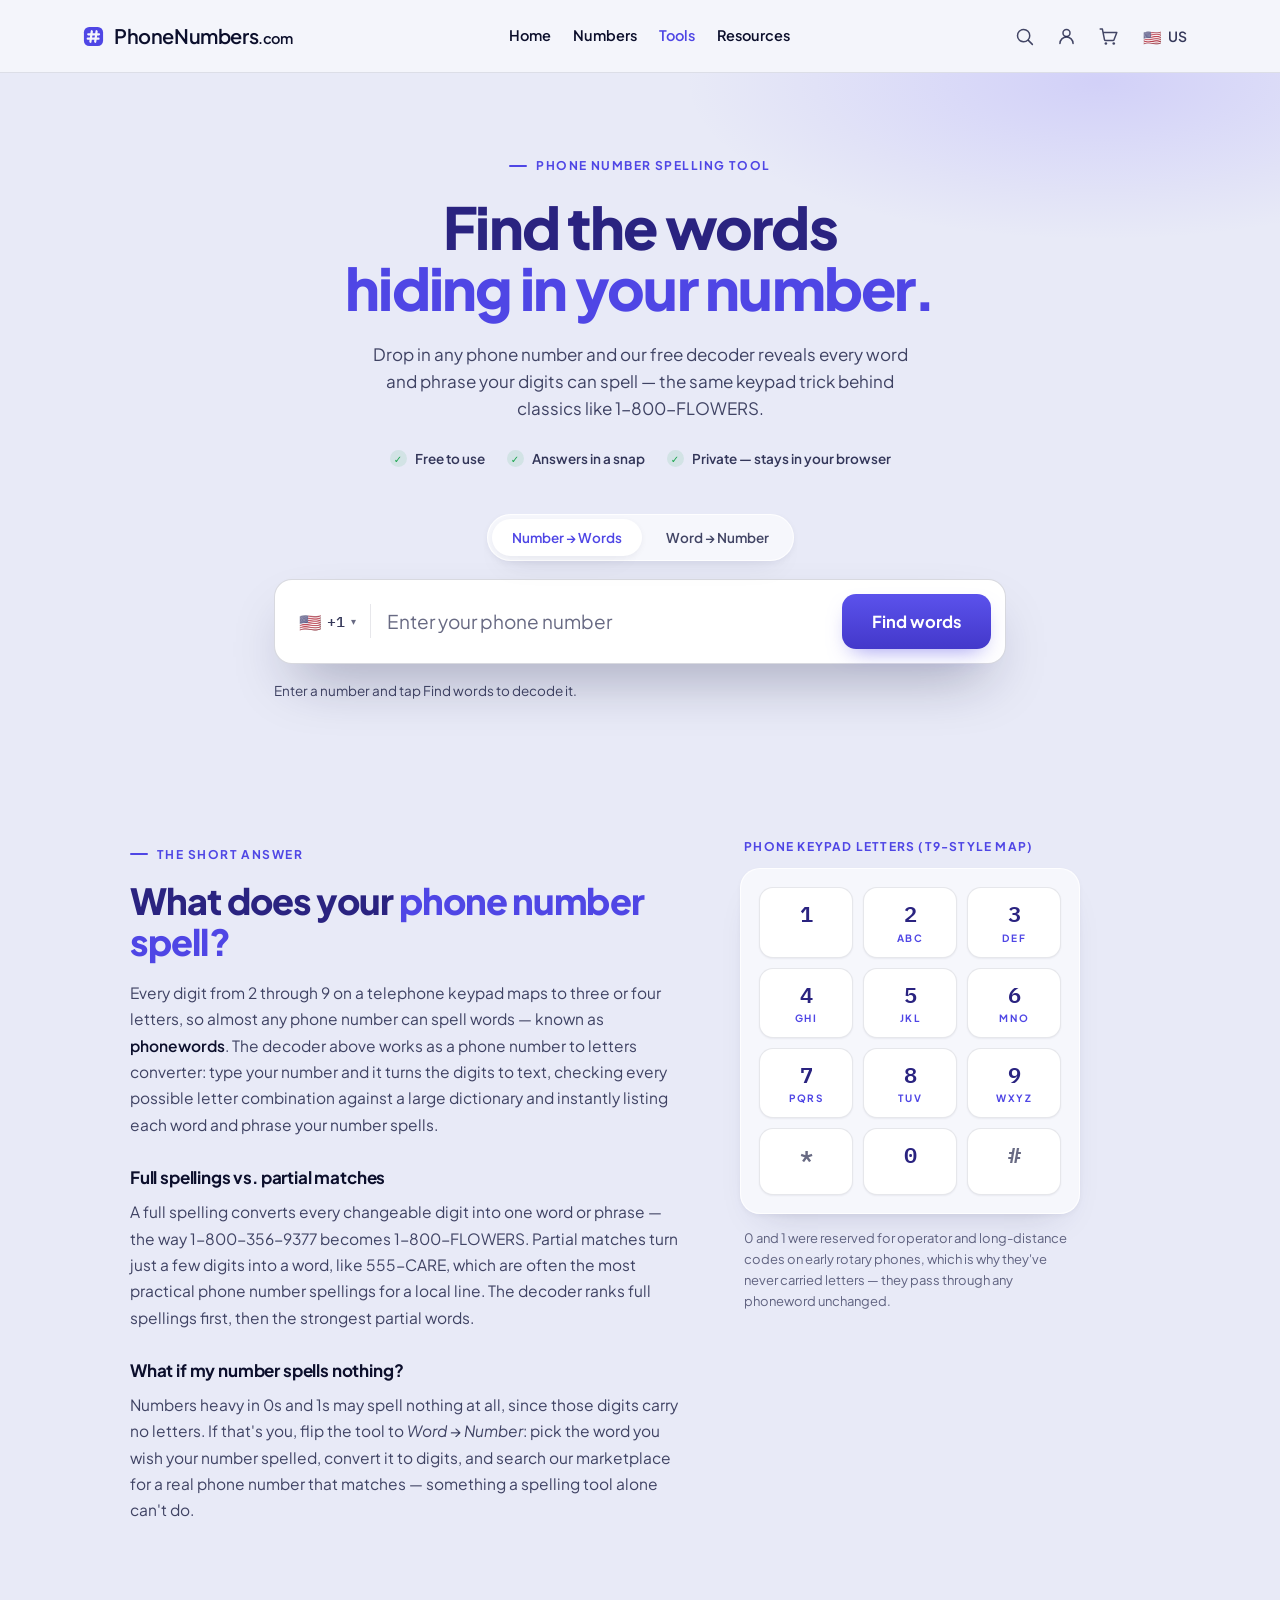
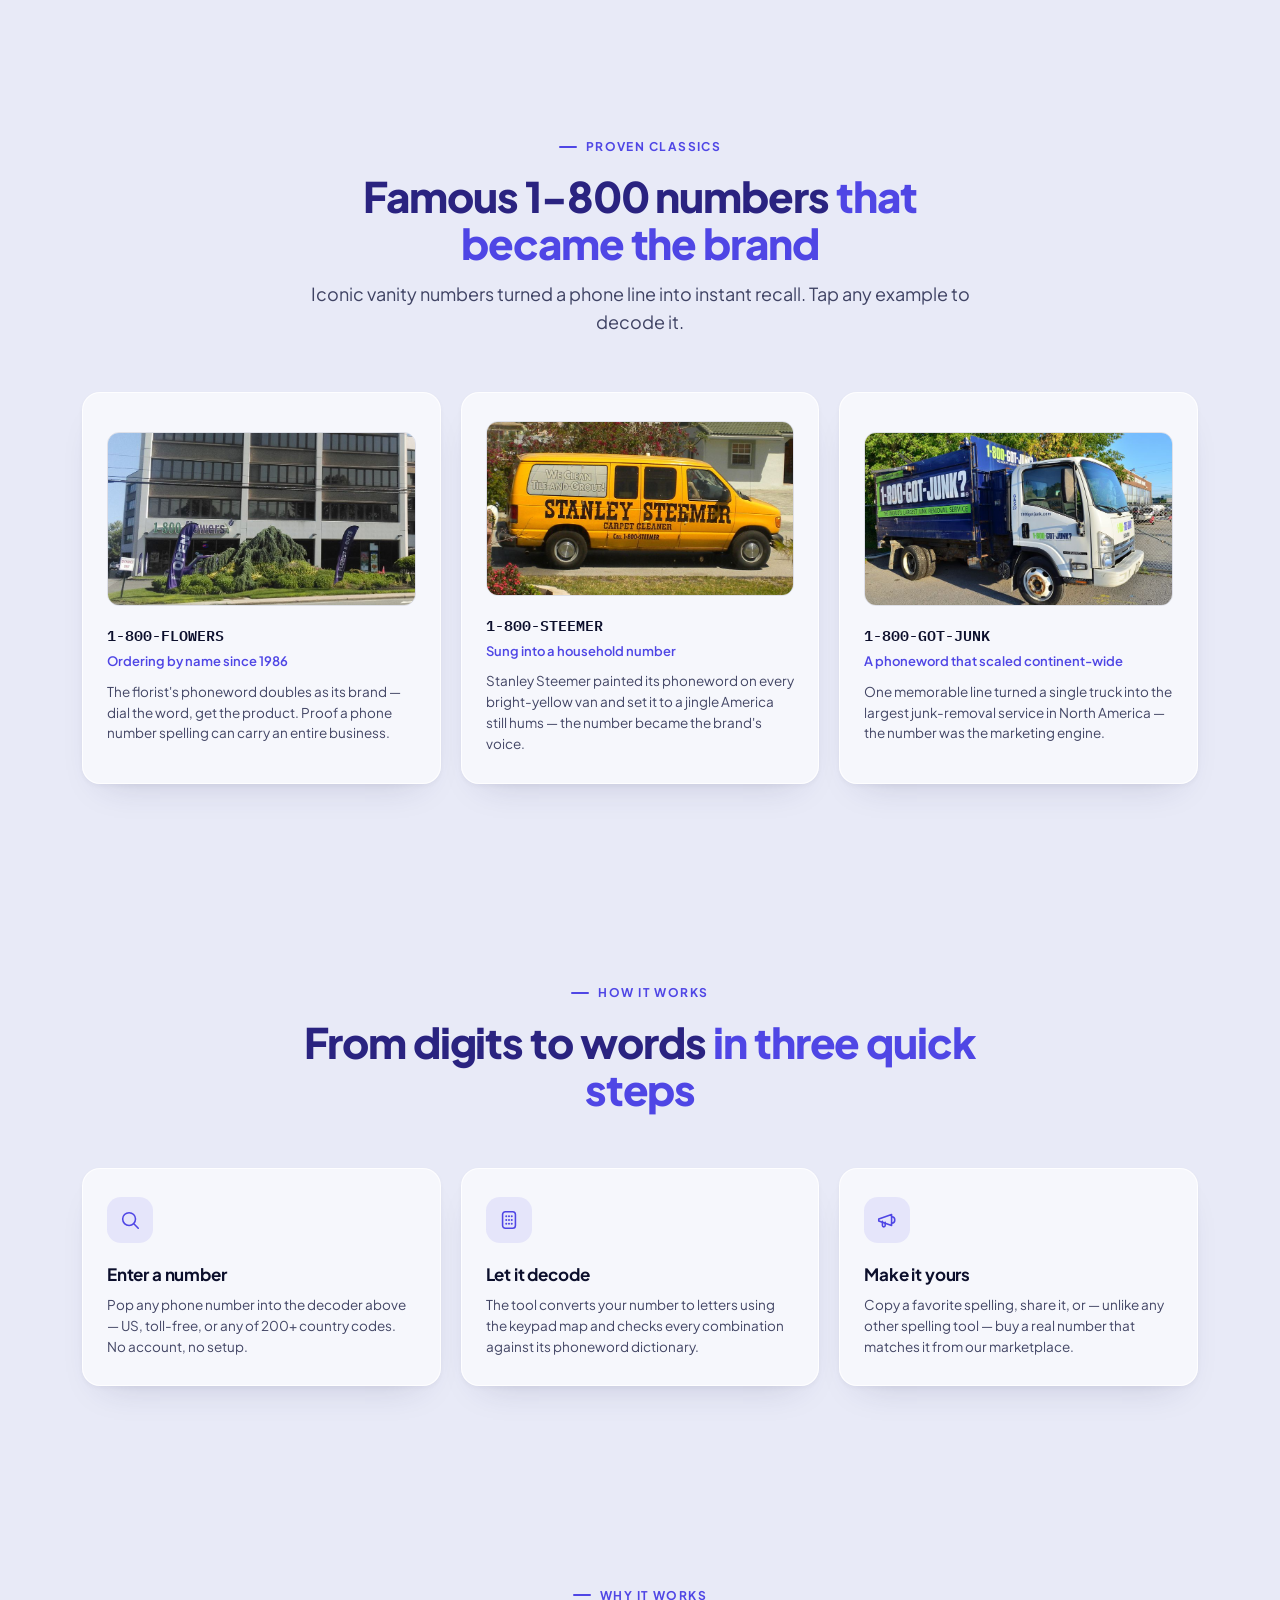
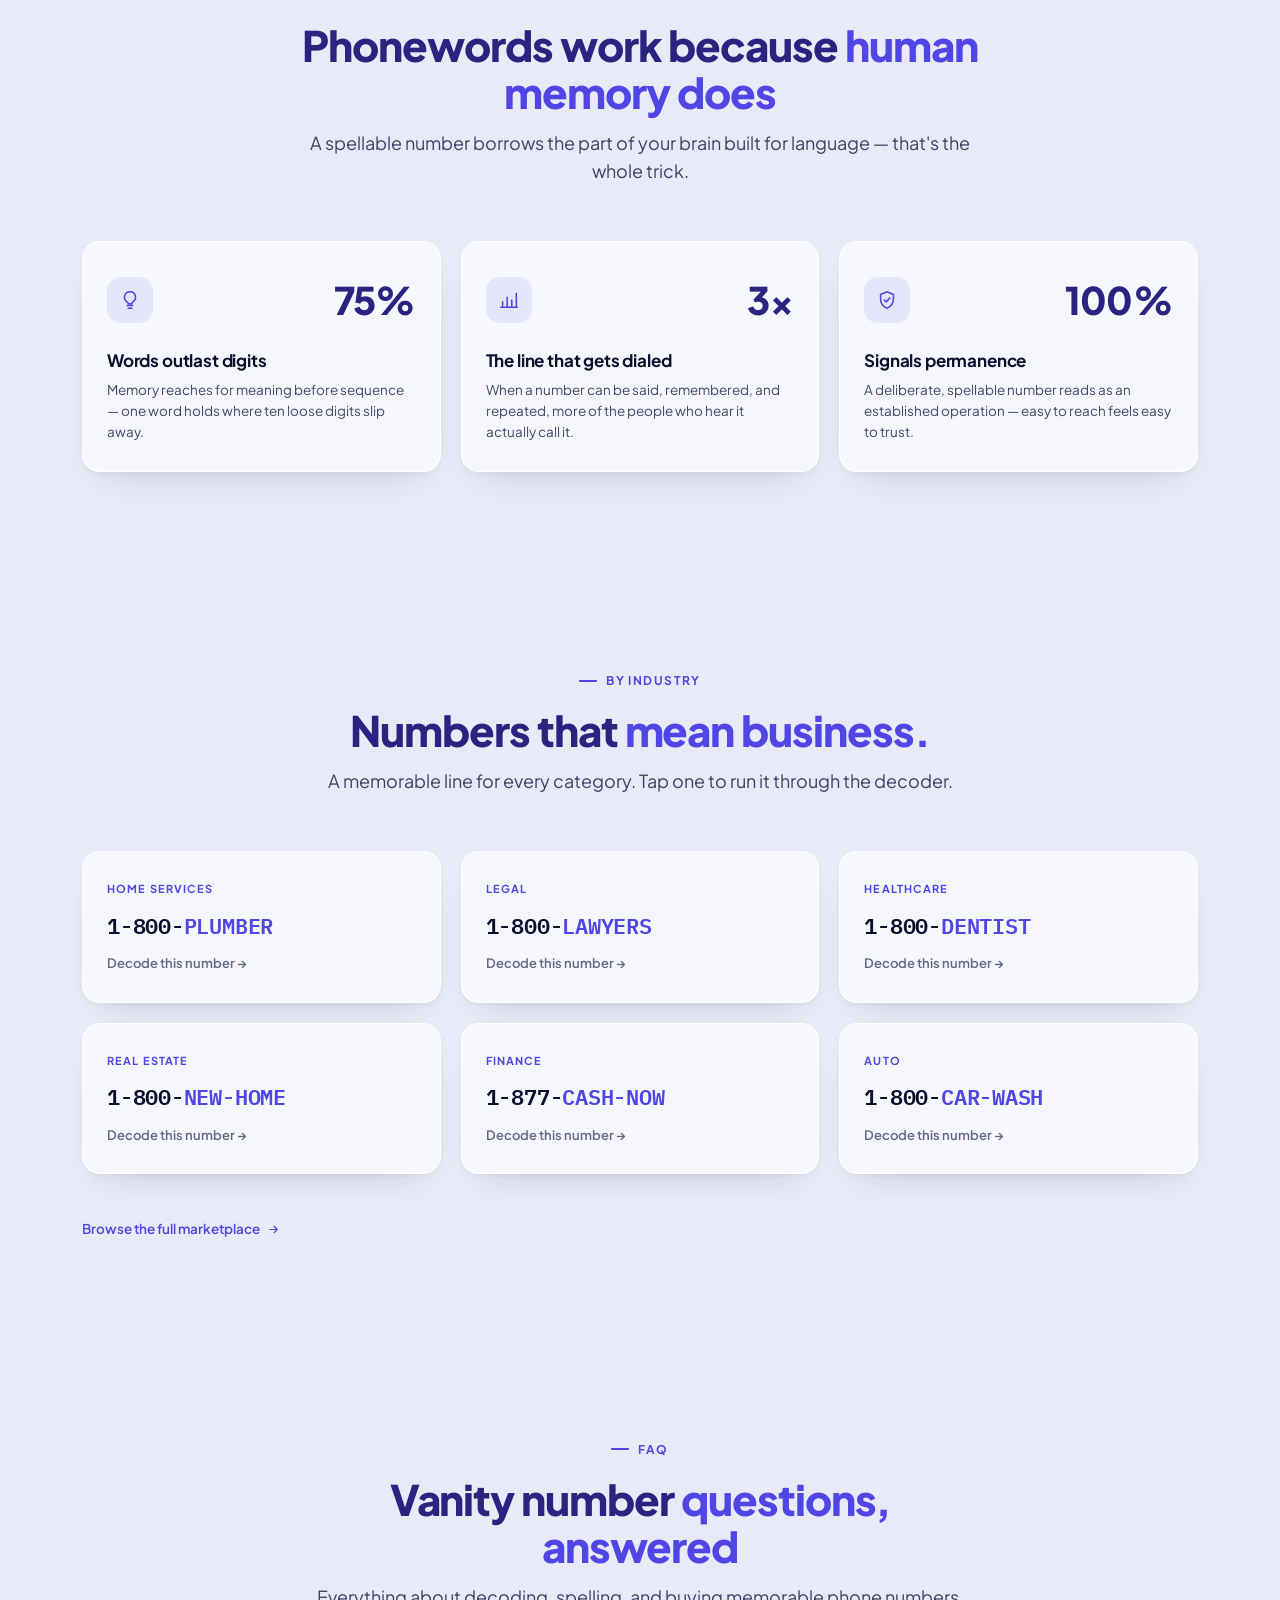
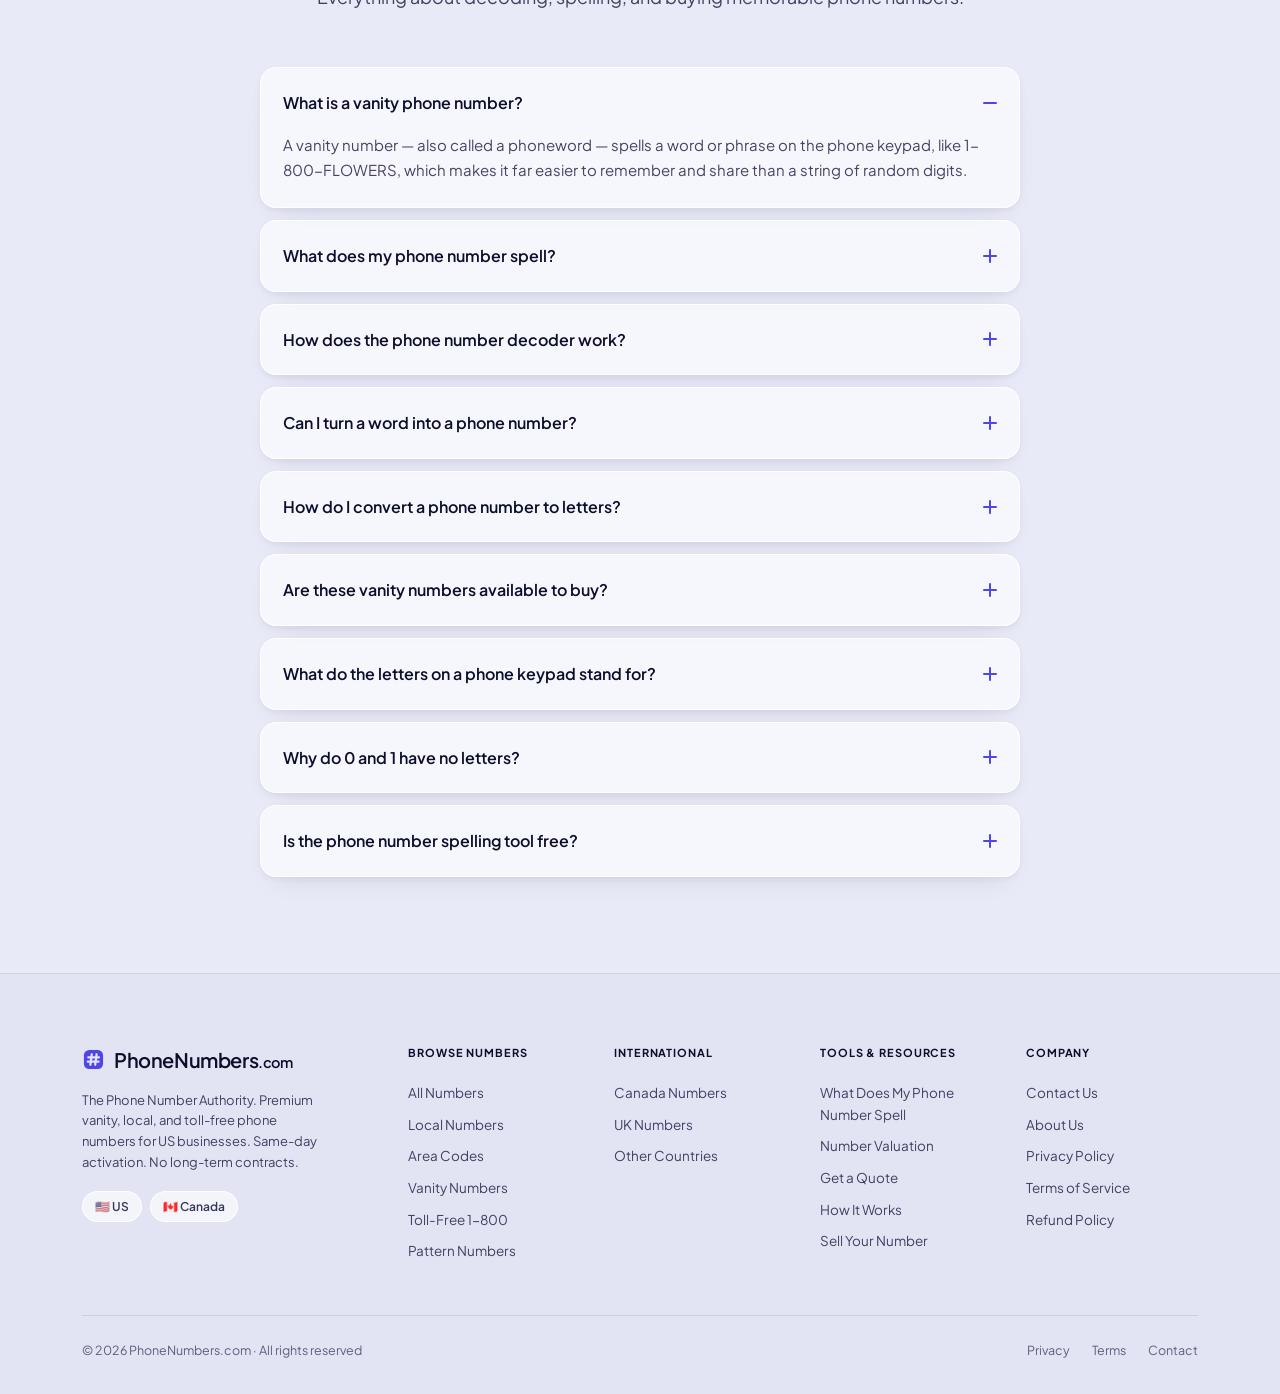
==== commit be61a28d: "Keyword optimization from phonespell.org Semrush export Their top traffic clusters we lacked: 'phone" ====
--- a/index.html
+++ b/index.html
@@ -4,7 +4,7 @@
   <meta charset="UTF-8" />
   <meta name="viewport" content="width=device-width, initial-scale=1.0" />
   <title>What Does My Phone Number Spell? — Free Phone Number Decoder | PhoneNumbers.com</title>
-  <meta name="description" content="Type your phone number and instantly see every word it spells. Free phone number spelling tool and phoneword decoder from PhoneNumbers.com — or turn any word into a number." />
+  <meta name="description" content="Free phone number to letters converter: type your number and instantly see every word it spells. Phoneword decoder and word-to-number generator from PhoneNumbers.com." />
   <!-- NOTE: update the domain/path below to the page's real URL before launch. -->
   <link rel="canonical" href="https://www.phonenumbers.com/en-us/tools/what-does-my-phone-number-spell" />
   <meta name="robots" content="index, follow, max-image-preview:large" />
@@ -13,7 +13,7 @@
   <meta property="og:type" content="website" />
   <meta property="og:site_name" content="PhoneNumbers.com" />
   <meta property="og:title" content="What Does My Phone Number Spell? — Free Phone Number Decoder" />
-  <meta property="og:description" content="Type your phone number and instantly see every word it spells. Free phone number spelling tool and phoneword decoder from PhoneNumbers.com." />
+  <meta property="og:description" content="Free phone number to letters converter: type your number and instantly see every word it spells. Phoneword decoder and word-to-number generator." />
   <meta property="og:url" content="https://www.phonenumbers.com/en-us/tools/what-does-my-phone-number-spell" />
   <meta property="og:image" content="https://www.phonenumbers.com/og/vanity-number-generator.png" />
   <meta property="og:image:alt" content="PhoneNumbers.com vanity phone number generator" />
@@ -24,14 +24,14 @@
   <!-- Twitter -->
   <meta name="twitter:card" content="summary_large_image" />
   <meta name="twitter:title" content="What Does My Phone Number Spell? — Free Phone Number Decoder" />
-  <meta name="twitter:description" content="Type your phone number and instantly see every word it spells. Free phone number spelling tool and phoneword decoder." />
+  <meta name="twitter:description" content="Free phone number to letters converter: see every word your number spells, or turn any word into a number." />
   <meta name="twitter:image" content="https://www.phonenumbers.com/og/vanity-number-generator.png" />
 
   <link rel="icon" href="data:image/svg+xml,&lt;svg xmlns='http://www.w3.org/2000/svg' viewBox='0 0 100 100'&gt;&lt;text y='.9em' font-size='90'&gt;%F0%9F%93%9E&lt;/text&gt;&lt;/svg&gt;" />
   <link rel="preconnect" href="https://fonts.googleapis.com" />
   <link rel="preconnect" href="https://fonts.gstatic.com" crossorigin />
   <link href="https://fonts.googleapis.com/css2?family=Plus+Jakarta+Sans:wght@400;500;600;700;800&family=IBM+Plex+Mono:wght@400;500;600&display=swap" rel="stylesheet" />
-  <link rel="stylesheet" href="styles.css?v=9" />
+  <link rel="stylesheet" href="styles.css?v=10" />
 </head>
 <body>
   <!-- Header -->
@@ -132,14 +132,14 @@
           <div class="answer-copy">
             <span class="eyebrow">The Short Answer</span>
             <h2>What does your <span class="gt">phone number spell?</span></h2>
-            <p>Every digit from 2 through 9 on a telephone keypad maps to three or four letters, so almost any phone number can spell words — known as <strong>phonewords</strong>. Type your number into the decoder above and it checks every possible letter combination against a large dictionary, instantly listing each word and phrase your digits spell.</p>
+            <p>Every digit from 2 through 9 on a telephone keypad maps to three or four letters, so almost any phone number can spell words — known as <strong>phonewords</strong>. The decoder above works as a phone number to letters converter: type your number and it turns the digits to text, checking every possible letter combination against a large dictionary and instantly listing each word and phrase your number spells.</p>
             <h3>Full spellings vs. partial matches</h3>
             <p>A full spelling converts every changeable digit into one word or phrase — the way 1-800-356-9377 becomes 1-800-FLOWERS. Partial matches turn just a few digits into a word, like 555-CARE, which are often the most practical phone number spellings for a local line. The decoder ranks full spellings first, then the strongest partial words.</p>
             <h3>What if my number spells nothing?</h3>
             <p>Numbers heavy in 0s and 1s may spell nothing at all, since those digits carry no letters. If that's you, flip the tool to <em>Word → Number</em>: pick the word you wish your number spelled, convert it to digits, and search our marketplace for a real phone number that matches — something a spelling tool alone can't do.</p>
           </div>
           <div class="answer-side">
-            <p class="keypad-cap">Phone keypad letter map (T9-style)</p>
+            <h3 class="keypad-cap">Phone keypad letters (T9-style map)</h3>
             <div class="keypad" role="img" aria-label="Telephone keypad letter map: 2 ABC, 3 DEF, 4 GHI, 5 JKL, 6 MNO, 7 PQRS, 8 TUV, 9 WXYZ. 1 and 0 carry no letters.">
               <div class="kp-key"><b>1</b><i></i></div>
               <div class="kp-key"><b>2</b><i>ABC</i></div>
@@ -320,6 +320,10 @@
           <details class="faq-q">
             <summary>Can I turn a word into a phone number?<span class="faq-x"></span></summary>
             <div class="faq-a">Yes. Switch to “Word → Number” and type any word or phrase to see exactly which digits it dials on the keypad.</div>
+          </details>
+          <details class="faq-q">
+            <summary>How do I convert a phone number to letters?<span class="faq-x"></span></summary>
+            <div class="faq-a">Enter your number in the tool above — it converts phone numbers to letters and lists every word your digits can make. It also works in reverse: the Word → Number generator converts letters back to the digits they dial, so you can go from phone number to words or from words to a phone number.</div>
           </details>
           <details class="faq-q">
             <summary>Are these vanity numbers available to buy?<span class="faq-x"></span></summary>
@@ -483,6 +487,11 @@
           },
           {
             "@type": "Question",
+            "name": "How do I convert a phone number to letters?",
+            "acceptedAnswer": { "@type": "Answer", "text": "Enter your number in the tool — it converts phone numbers to letters and lists every word your digits can make. It also works in reverse: the Word to Number generator converts letters back to the digits they dial, so you can go from phone number to words or from words to a phone number." }
+          },
+          {
+            "@type": "Question",
             "name": "Are these vanity numbers available to buy?",
             "acceptedAnswer": { "@type": "Answer", "text": "Numbers in our inventory are flagged For sale with pricing. PhoneNumbers.com sells premium vanity, local, and toll-free numbers with same-day activation." }
           },
@@ -536,11 +545,11 @@
 
   <!-- ?v= mirrors the styles.css version — bump BOTH whenever any JS or CSS changes,
        or GitHub Pages/browser caches keep serving the old files. -->
-  <script src="countries.js?v=9"></script>   <!-- country calling codes for the picker -->
-  <script src="words.js?v=9"></script>       <!-- curated marketing words (ranked first) -->
-  <script src="dictionary.js?v=9"></script>  <!-- YOUR custom dictionary (ranked next) -->
-  <script src="words-extra.js?v=9"></script> <!-- generic system breadth list (ranked last) -->
-  <script src="inventory.js?v=9"></script>   <!-- YOUR for-sale numbers -->
-  <script src="app.js?v=9"></script>
+  <script src="countries.js?v=10"></script>   <!-- country calling codes for the picker -->
+  <script src="words.js?v=10"></script>       <!-- curated marketing words (ranked first) -->
+  <script src="dictionary.js?v=10"></script>  <!-- YOUR custom dictionary (ranked next) -->
+  <script src="words-extra.js?v=10"></script> <!-- generic system breadth list (ranked last) -->
+  <script src="inventory.js?v=10"></script>   <!-- YOUR for-sale numbers -->
+  <script src="app.js?v=10"></script>
 </body>
 </html>
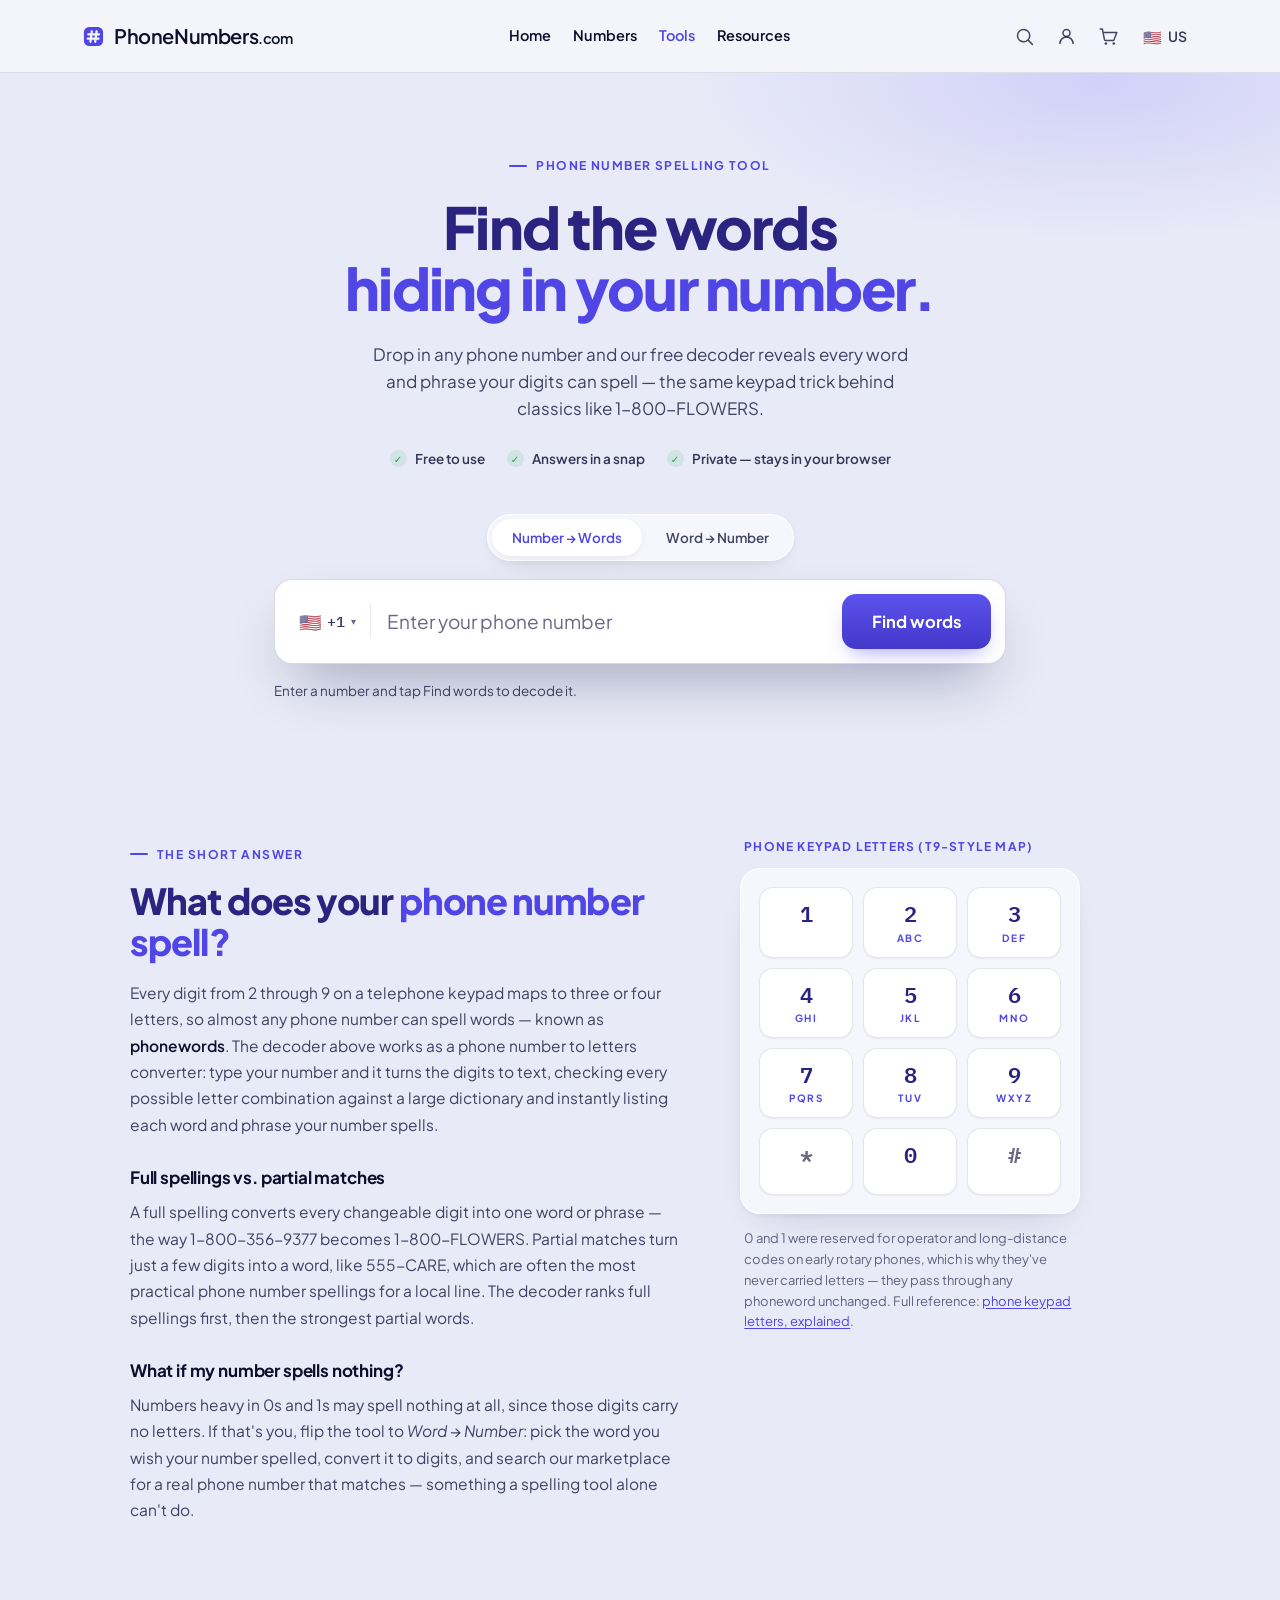
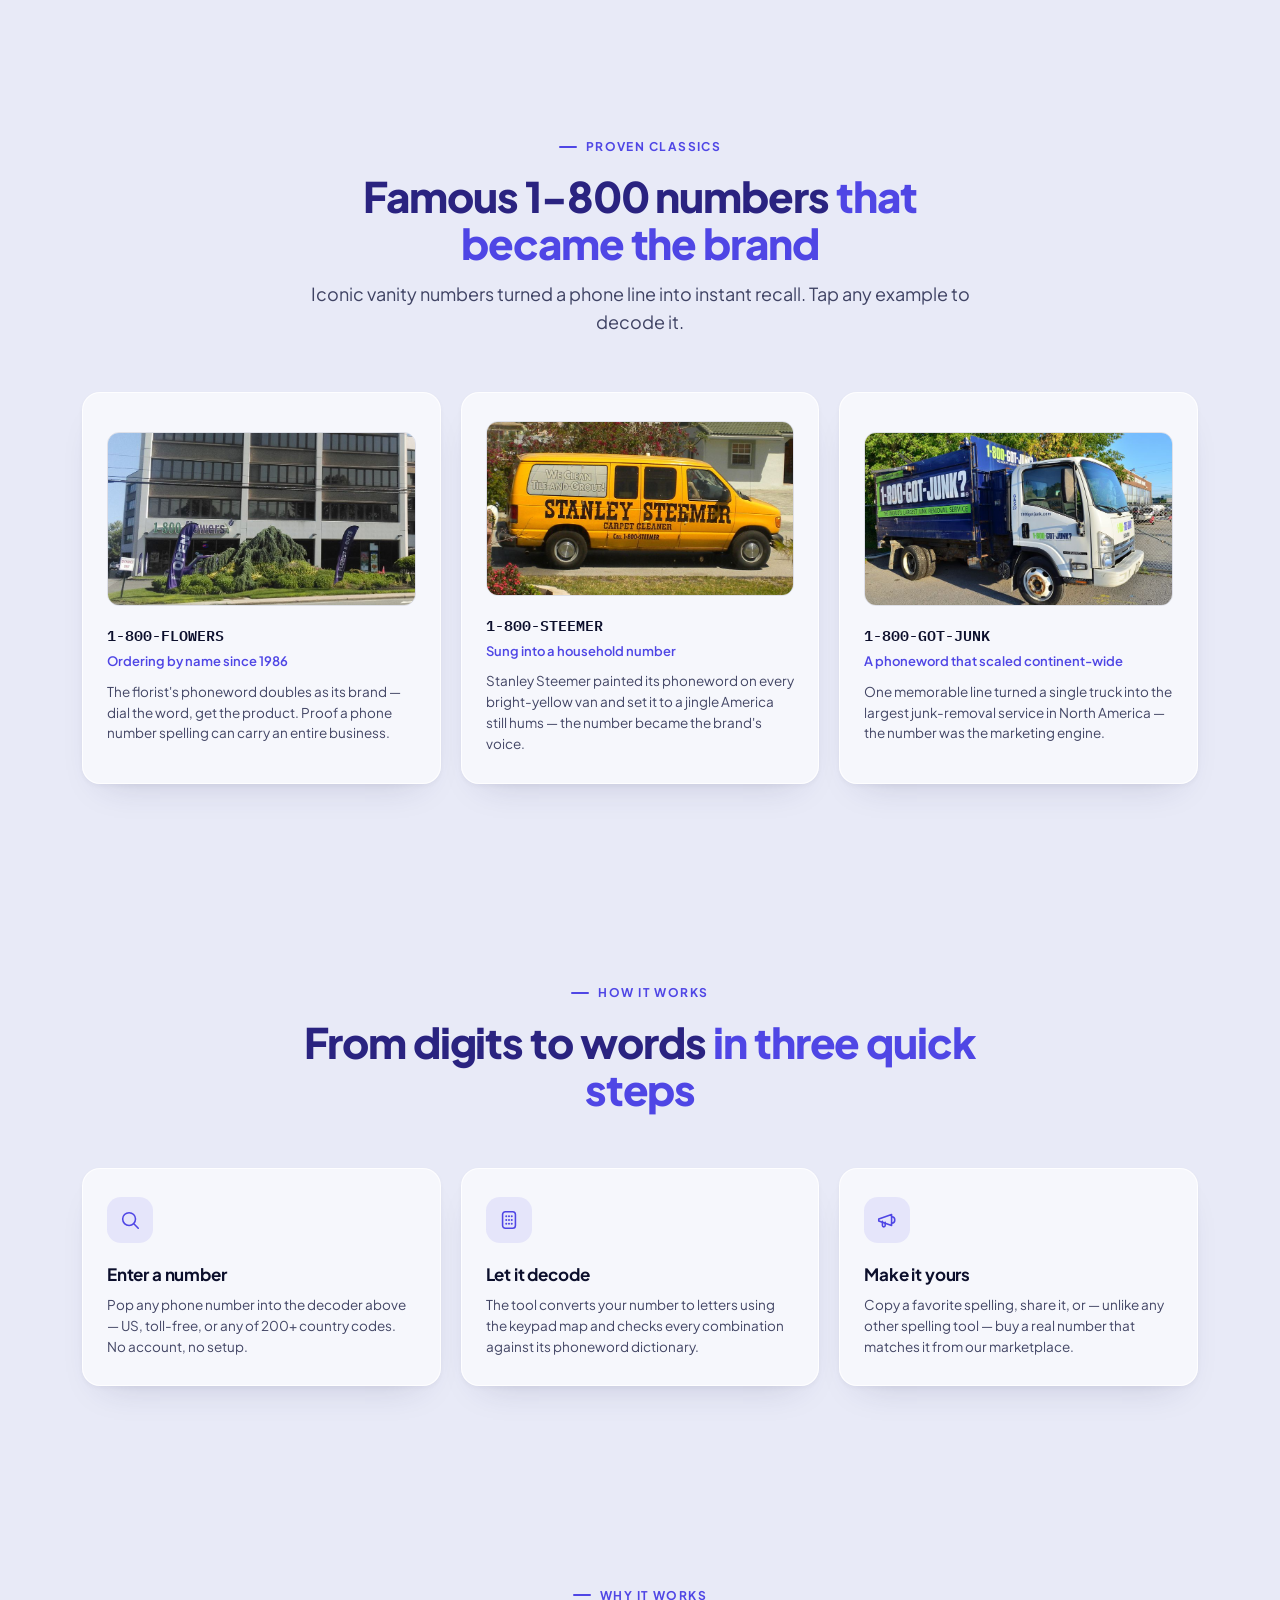
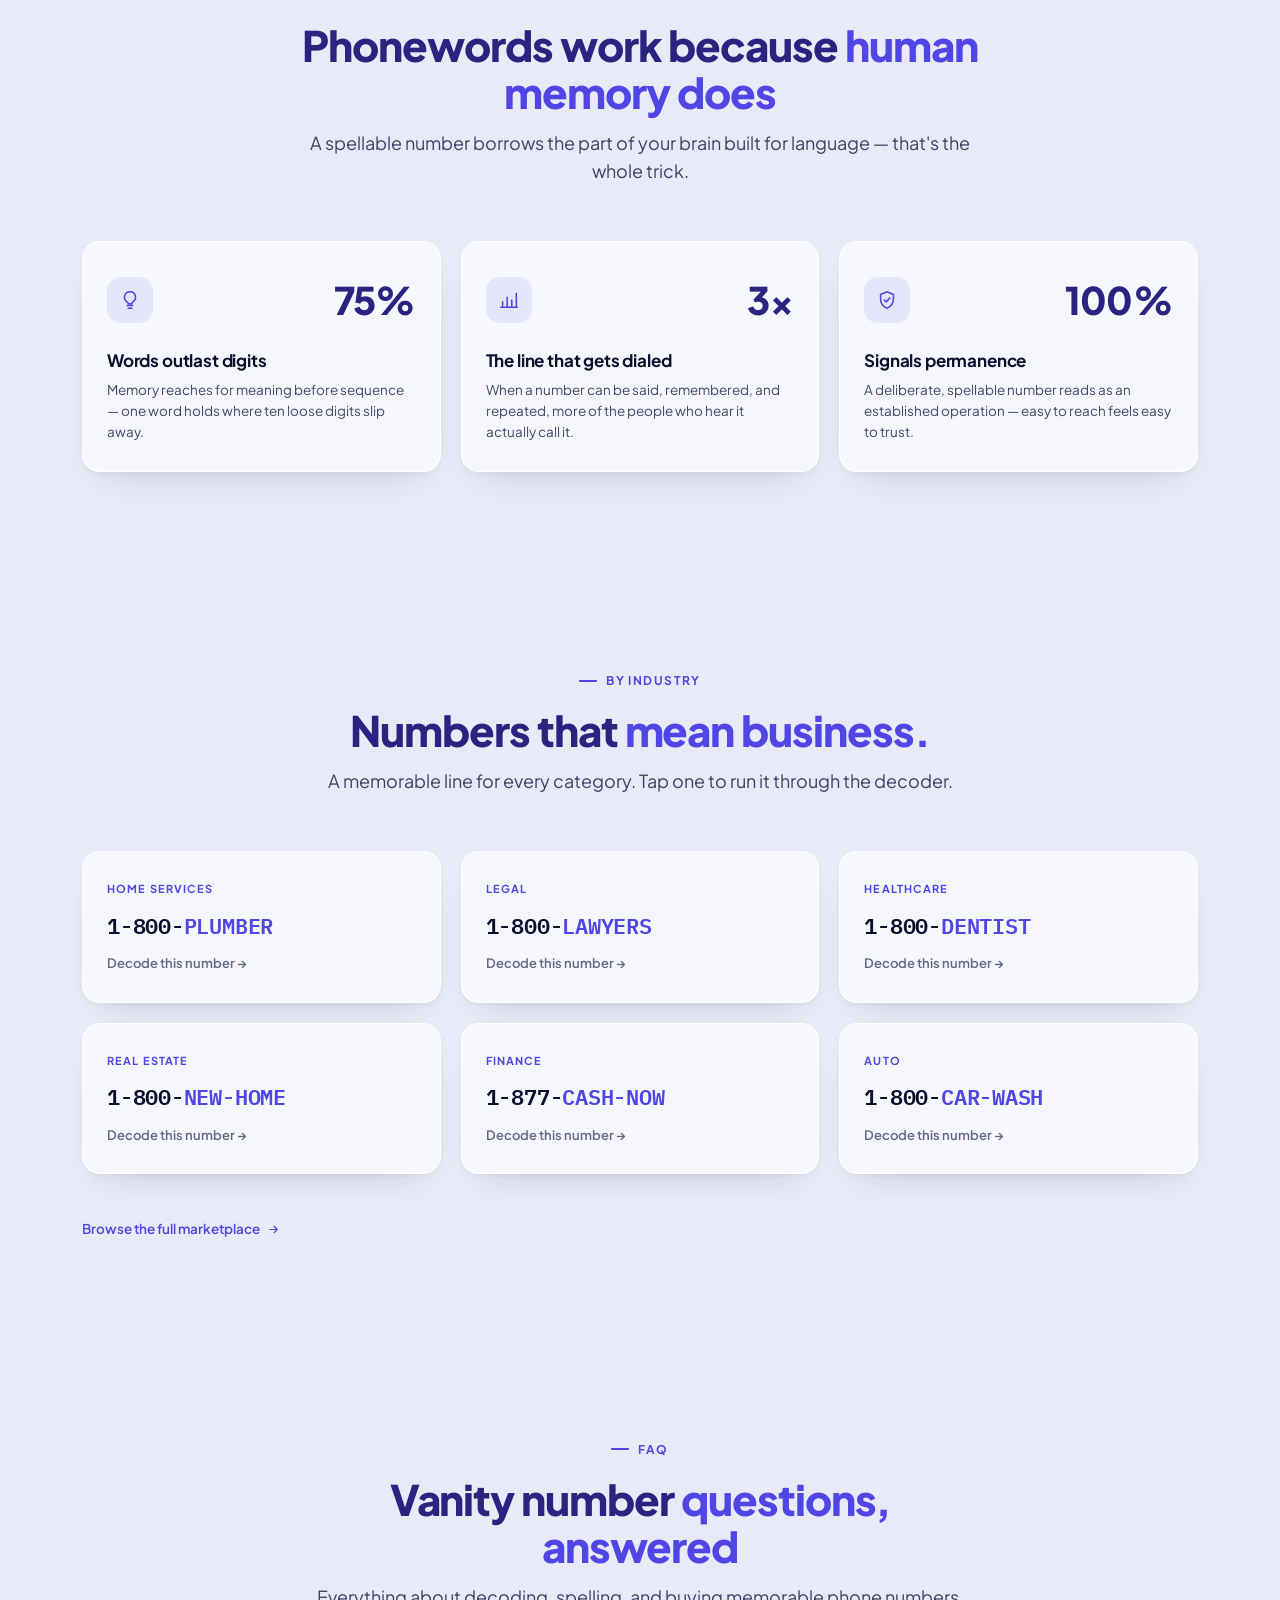
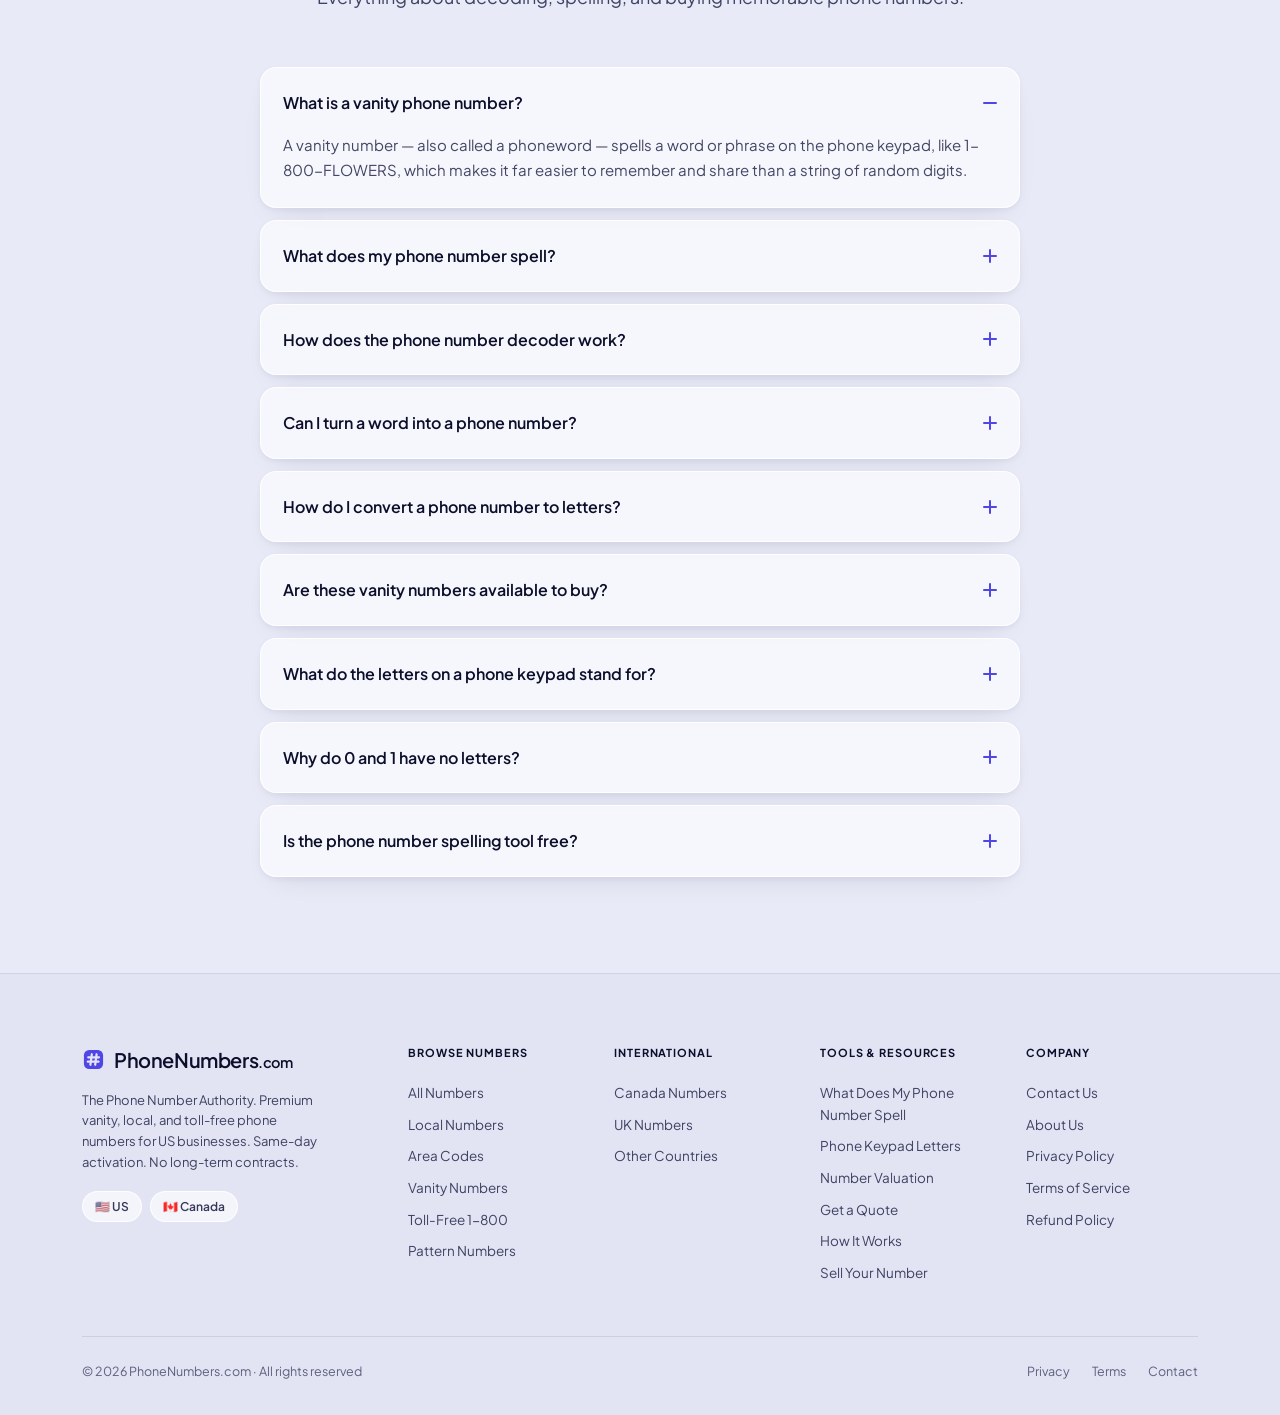
==== commit 52a97aaa: "Add Phone Keypad Letters reference page Targets the ~7k/mo keypad-letters cluster (phone number keyp" ====
--- a/index.html
+++ b/index.html
@@ -31,7 +31,7 @@
   <link rel="preconnect" href="https://fonts.googleapis.com" />
   <link rel="preconnect" href="https://fonts.gstatic.com" crossorigin />
   <link href="https://fonts.googleapis.com/css2?family=Plus+Jakarta+Sans:wght@400;500;600;700;800&family=IBM+Plex+Mono:wght@400;500;600&display=swap" rel="stylesheet" />
-  <link rel="stylesheet" href="styles.css?v=10" />
+  <link rel="stylesheet" href="styles.css?v=11" />
 </head>
 <body>
   <!-- Header -->
@@ -154,7 +154,7 @@
               <div class="kp-key"><b>0</b><i></i></div>
               <div class="kp-key kp-sym"><b>#</b><i></i></div>
             </div>
-            <p class="keypad-note">0 and 1 were reserved for operator and long-distance codes on early rotary phones, which is why they've never carried letters — they pass through any phoneword unchanged.</p>
+            <p class="keypad-note">0 and 1 were reserved for operator and long-distance codes on early rotary phones, which is why they've never carried letters — they pass through any phoneword unchanged. Full reference: <a href="keypad-letters.html">phone keypad letters, explained</a>.</p>
           </div>
         </div>
       </div>
@@ -376,6 +376,7 @@
         <div class="fcol">
           <h5>Tools &amp; Resources</h5>
           <a href="https://www.phonenumbers.com/en-us/tools/what-does-my-phone-number-spell">What Does My Phone Number Spell</a>
+          <a href="https://www.phonenumbers.com/en-us/tools/phone-keypad-letters">Phone Keypad Letters</a>
           <a href="https://www.phonenumbers.com/en-us/tools/number-validation">Number Valuation</a>
           <a href="https://www.phonenumbers.com/en-us/about/contact">Get a Quote</a>
           <a href="https://www.phonenumbers.com/en-us/about/faq">How It Works</a>
@@ -545,11 +546,11 @@
 
   <!-- ?v= mirrors the styles.css version — bump BOTH whenever any JS or CSS changes,
        or GitHub Pages/browser caches keep serving the old files. -->
-  <script src="countries.js?v=10"></script>   <!-- country calling codes for the picker -->
-  <script src="words.js?v=10"></script>       <!-- curated marketing words (ranked first) -->
-  <script src="dictionary.js?v=10"></script>  <!-- YOUR custom dictionary (ranked next) -->
-  <script src="words-extra.js?v=10"></script> <!-- generic system breadth list (ranked last) -->
-  <script src="inventory.js?v=10"></script>   <!-- YOUR for-sale numbers -->
-  <script src="app.js?v=10"></script>
+  <script src="countries.js?v=11"></script>   <!-- country calling codes for the picker -->
+  <script src="words.js?v=11"></script>       <!-- curated marketing words (ranked first) -->
+  <script src="dictionary.js?v=11"></script>  <!-- YOUR custom dictionary (ranked next) -->
+  <script src="words-extra.js?v=11"></script> <!-- generic system breadth list (ranked last) -->
+  <script src="inventory.js?v=11"></script>   <!-- YOUR for-sale numbers -->
+  <script src="app.js?v=11"></script>
 </body>
 </html>
--- a/styles.css
+++ b/styles.css
@@ -199,7 +199,23 @@
 .kp-key i{display:block;font-style:normal;font-size:10px;font-weight:700;letter-spacing:.16em;color:var(--ac);margin-top:4px;min-height:13px}
 .kp-key.kp-sym b{color:var(--ink-40)}
 .keypad-note{margin-top:14px;font-size:13px;line-height:1.6;color:var(--ink-40);padding:0 4px;max-width:340px}
+.keypad-note a{color:var(--ac);text-decoration:underline;text-underline-offset:2px}
+.keypad-xl{max-width:380px;gap:12px;padding:22px}
+.keypad-xl .kp-key{padding:16px 4px 13px}
+.keypad-xl .kp-key b{font-size:26px}
+.keypad-xl .kp-key i{font-size:11px}
 @media (max-width:860px){.keypad,.keypad-note{max-width:none}}
+
+/* keypad-letters reference table */
+.ref-table{width:100%;border-collapse:separate;border-spacing:0;background:var(--glass);border:1px solid var(--glass-br);border-radius:18px;box-shadow:var(--sh-card);overflow:hidden;font-size:14px;margin-top:22px}
+.ref-table caption{caption-side:top;text-align:left;font-size:12px;font-weight:700;letter-spacing:.1em;text-transform:uppercase;color:var(--ac);padding:0 0 12px 4px}
+.ref-table th{font-size:11px;font-weight:700;letter-spacing:.08em;text-transform:uppercase;color:var(--ink-40);text-align:left;padding:13px 16px 9px;border-bottom:1px solid var(--line)}
+.ref-table td{padding:8px 16px;border-bottom:1px solid var(--line)}
+.ref-table tr:last-child td{border-bottom:none}
+.ref-table .rd{font-family:var(--mono);font-weight:600;font-size:16px;color:var(--head);width:56px}
+.ref-table .rl{font-family:var(--mono);font-weight:500;letter-spacing:.14em;color:var(--ink);white-space:nowrap}
+.ref-table .rl.none{font-family:var(--sans);letter-spacing:0;font-size:12.5px;color:var(--ink-40);font-style:italic}
+.ref-table .re{font-size:12.5px;color:var(--ink-58)}
 @media (max-width:860px){.answer-grid{grid-template-columns:1fr;gap:36px}}
 
 /* ---------- Showcase ---------- */
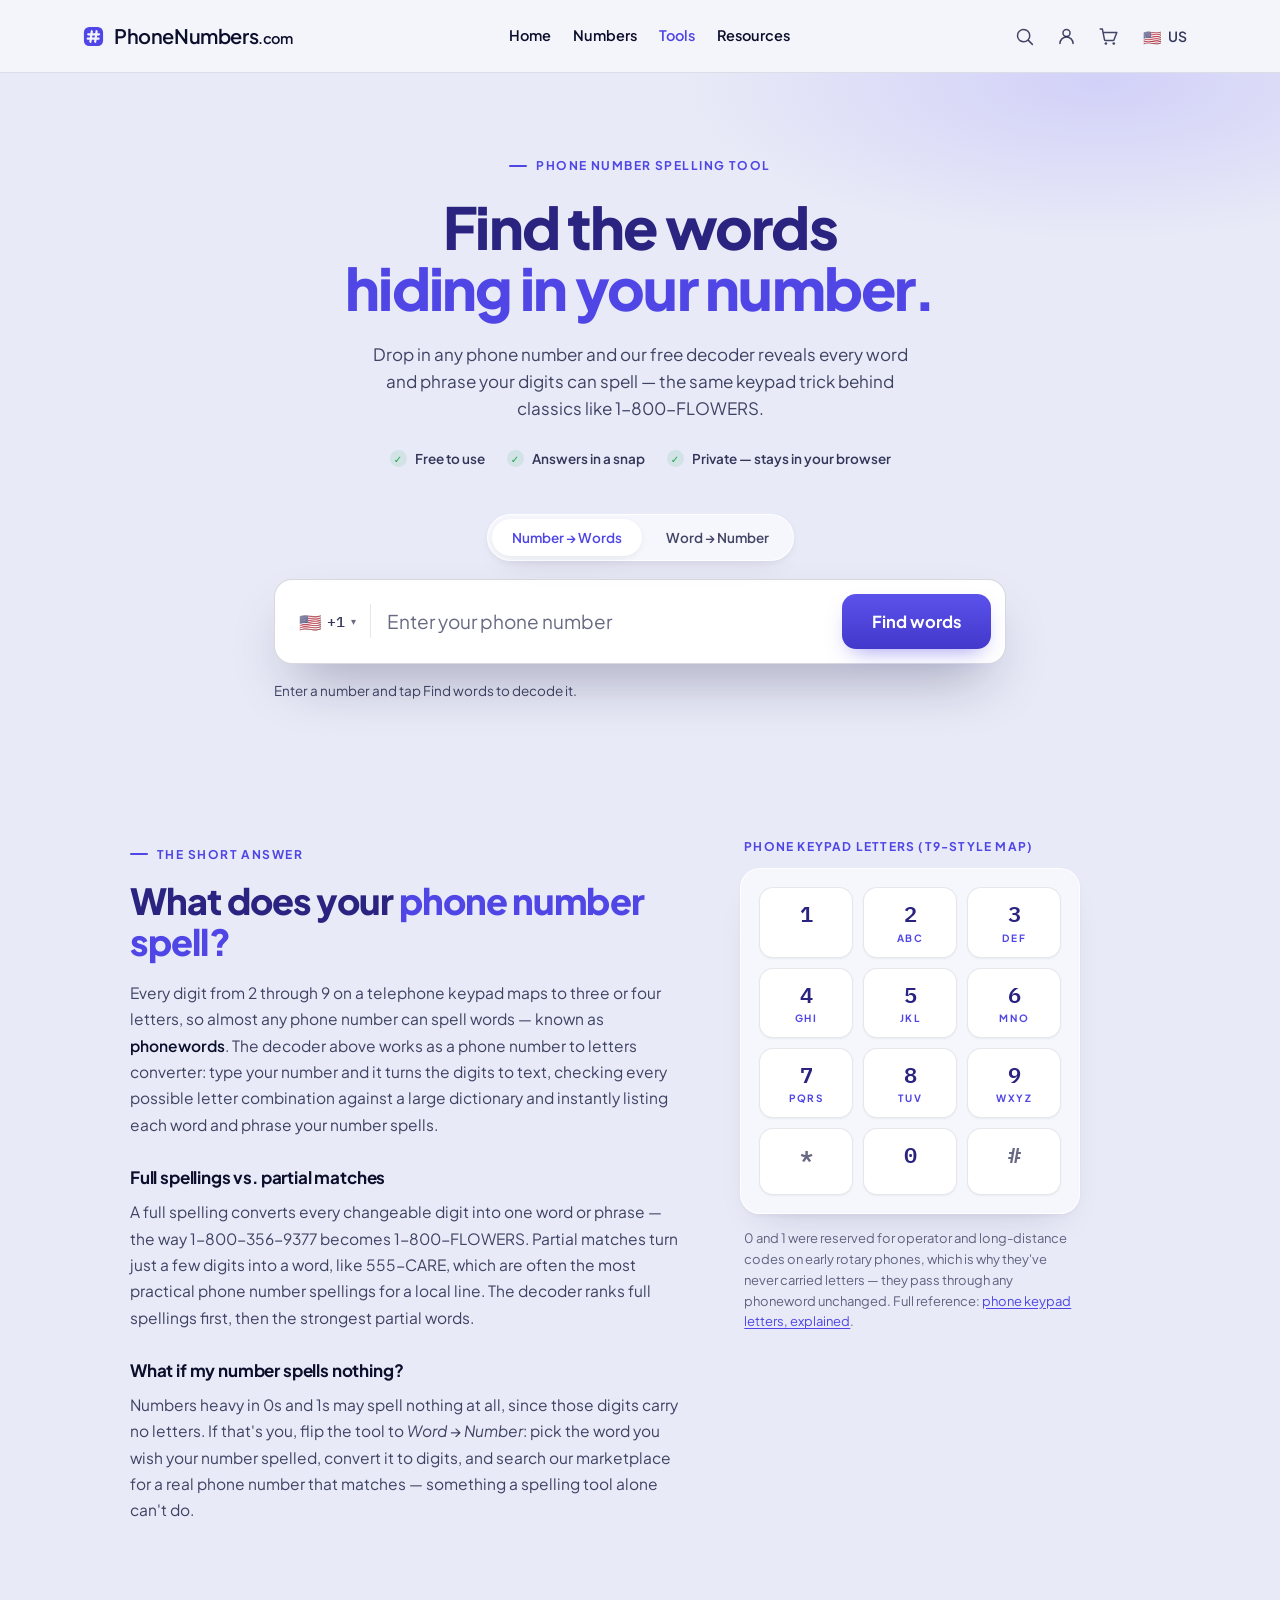
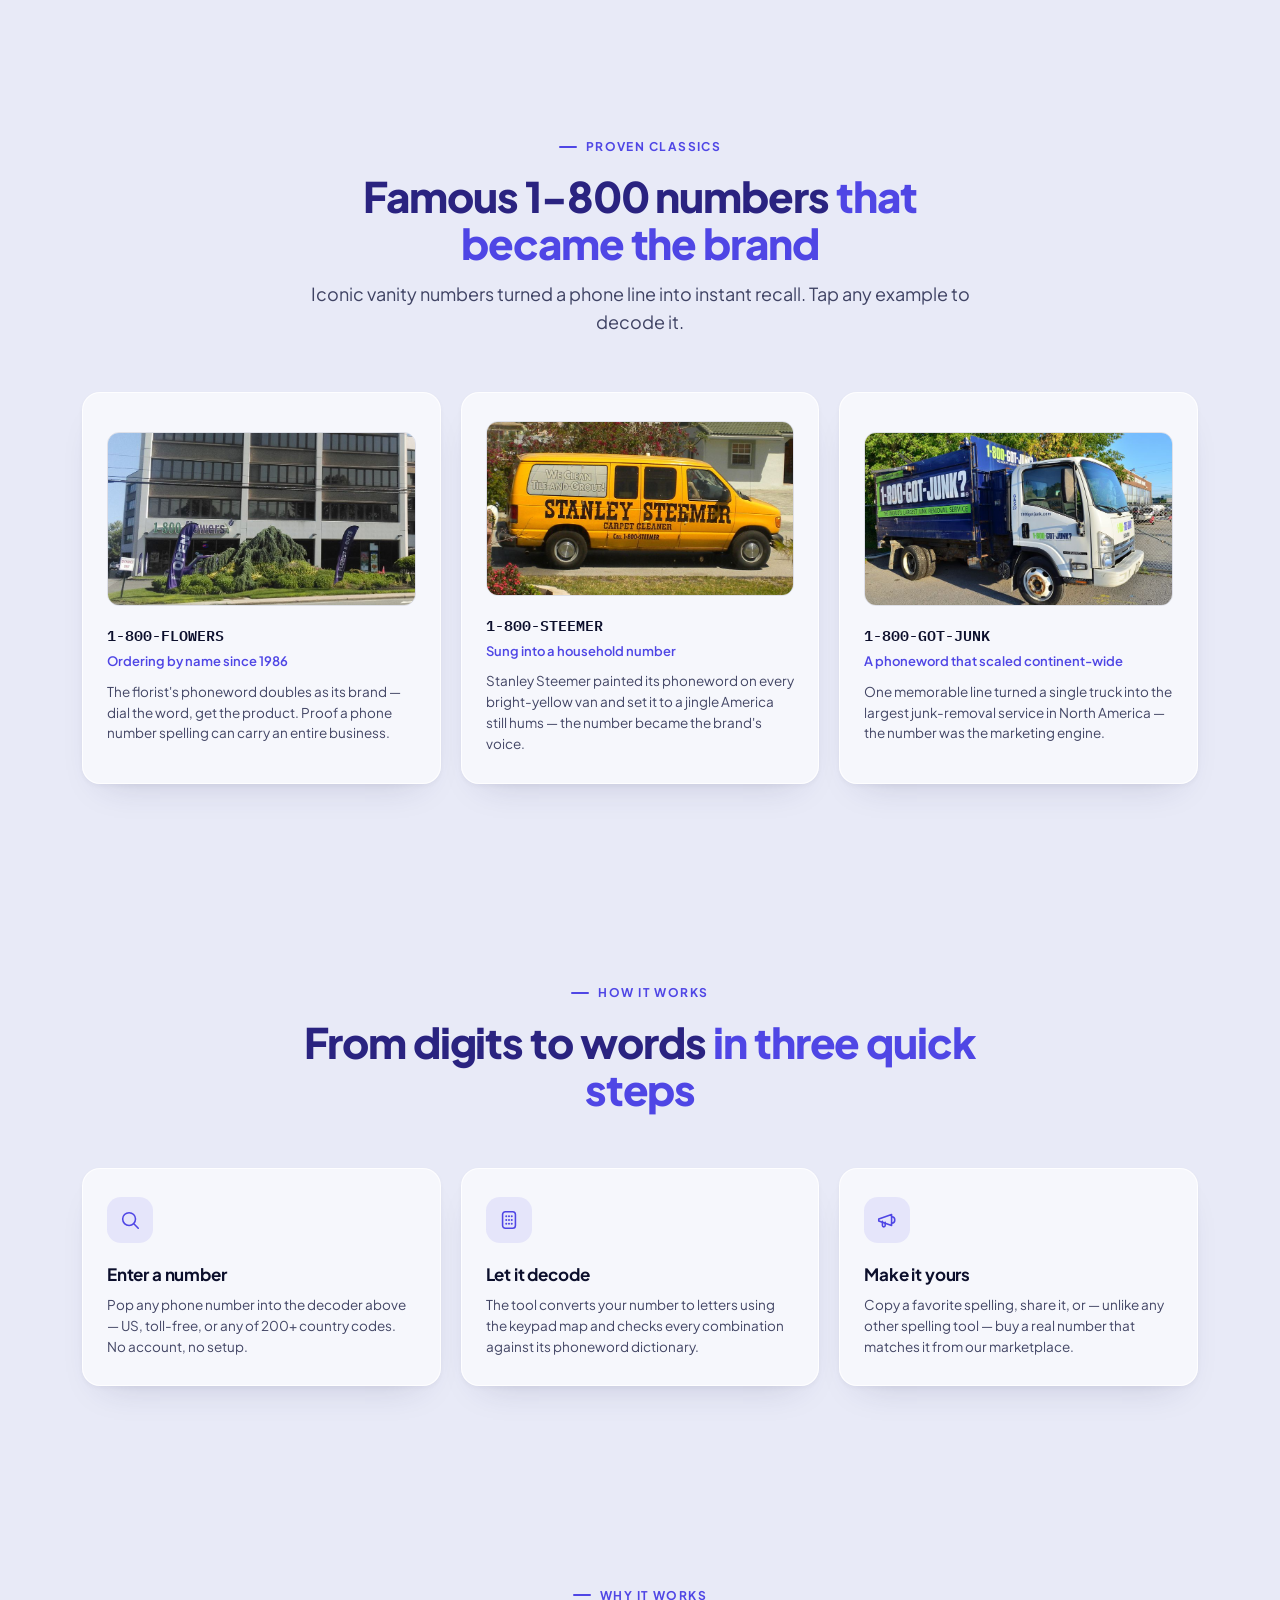
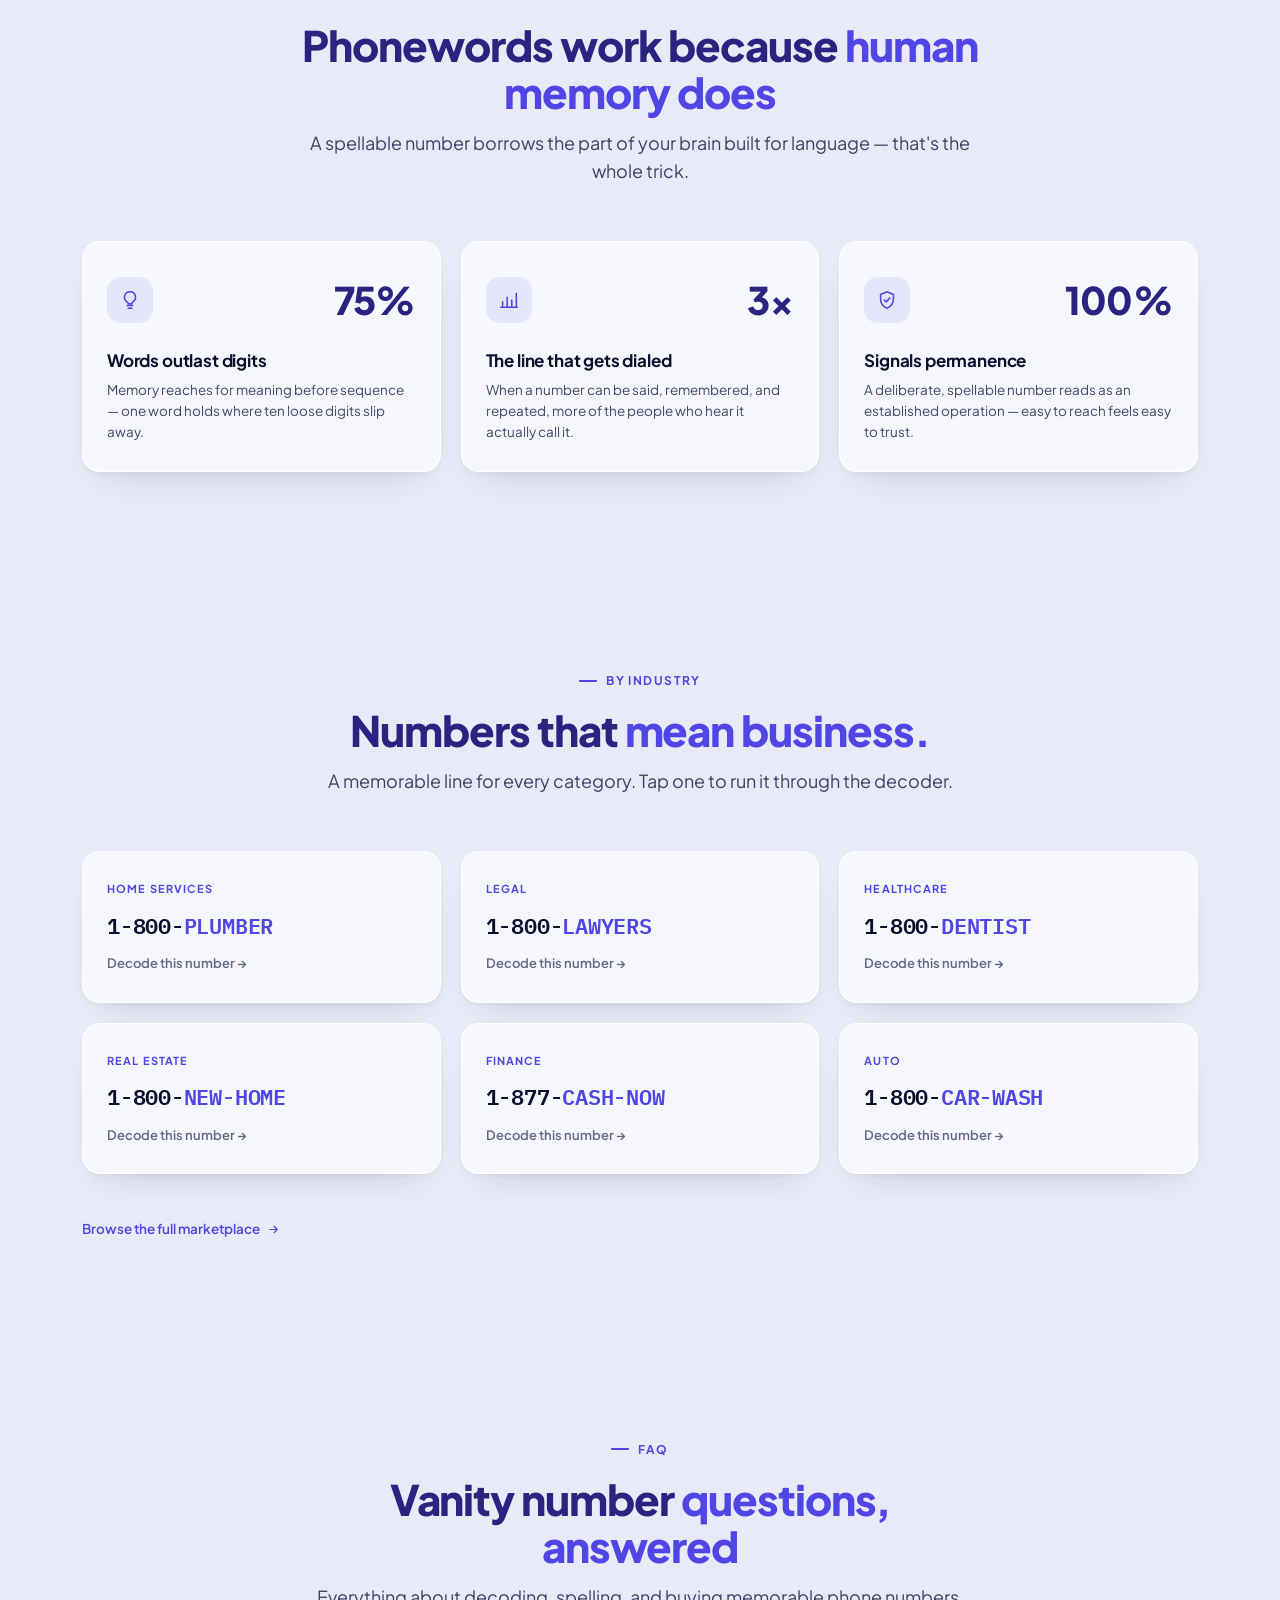
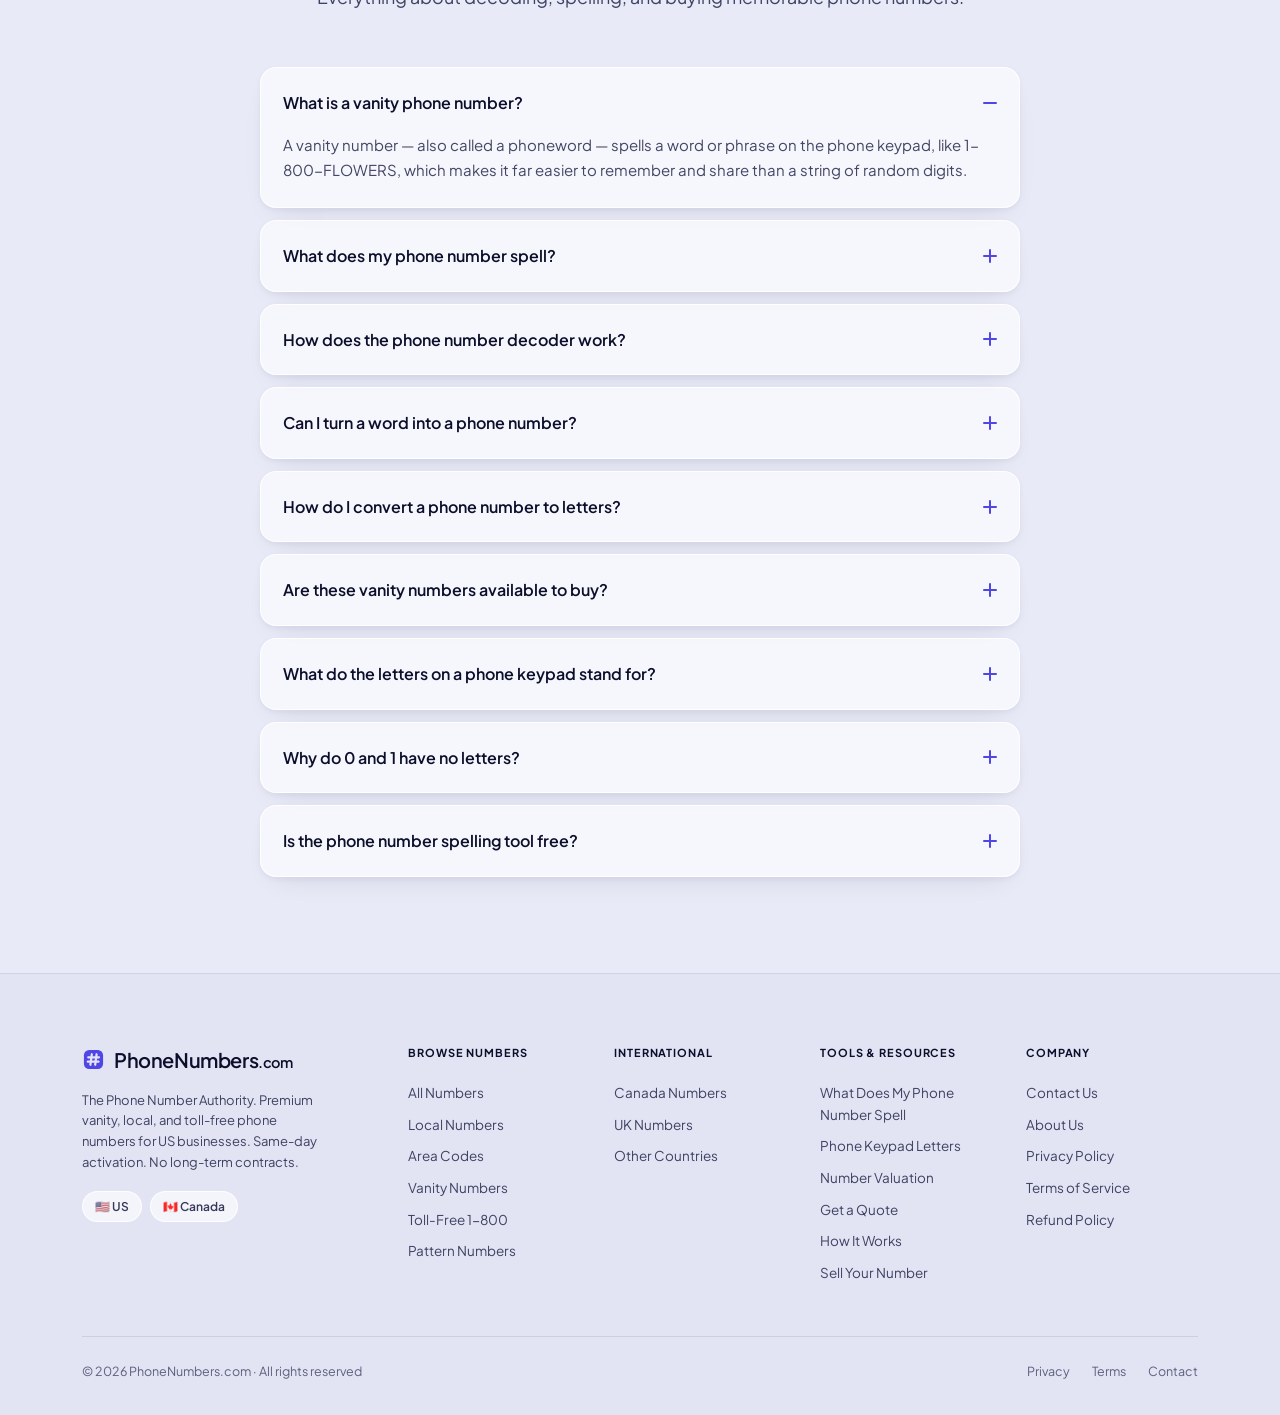
==== commit f940863d: "Redesign keypad-letters page: interactive dial pad + more content - Keypad no longer floats beside t" ====
--- a/index.html
+++ b/index.html
@@ -31,7 +31,7 @@
   <link rel="preconnect" href="https://fonts.googleapis.com" />
   <link rel="preconnect" href="https://fonts.gstatic.com" crossorigin />
   <link href="https://fonts.googleapis.com/css2?family=Plus+Jakarta+Sans:wght@400;500;600;700;800&family=IBM+Plex+Mono:wght@400;500;600&display=swap" rel="stylesheet" />
-  <link rel="stylesheet" href="styles.css?v=11" />
+  <link rel="stylesheet" href="styles.css?v=12" />
 </head>
 <body>
   <!-- Header -->
@@ -546,11 +546,11 @@
 
   <!-- ?v= mirrors the styles.css version — bump BOTH whenever any JS or CSS changes,
        or GitHub Pages/browser caches keep serving the old files. -->
-  <script src="countries.js?v=11"></script>   <!-- country calling codes for the picker -->
-  <script src="words.js?v=11"></script>       <!-- curated marketing words (ranked first) -->
-  <script src="dictionary.js?v=11"></script>  <!-- YOUR custom dictionary (ranked next) -->
-  <script src="words-extra.js?v=11"></script> <!-- generic system breadth list (ranked last) -->
-  <script src="inventory.js?v=11"></script>   <!-- YOUR for-sale numbers -->
-  <script src="app.js?v=11"></script>
+  <script src="countries.js?v=12"></script>   <!-- country calling codes for the picker -->
+  <script src="words.js?v=12"></script>       <!-- curated marketing words (ranked first) -->
+  <script src="dictionary.js?v=12"></script>  <!-- YOUR custom dictionary (ranked next) -->
+  <script src="words-extra.js?v=12"></script> <!-- generic system breadth list (ranked last) -->
+  <script src="inventory.js?v=12"></script>   <!-- YOUR for-sale numbers -->
+  <script src="app.js?v=12"></script>
 </body>
 </html>
--- a/styles.css
+++ b/styles.css
@@ -205,6 +205,45 @@
 .keypad-xl .kp-key b{font-size:26px}
 .keypad-xl .kp-key i{font-size:11px}
 @media (max-width:860px){.keypad,.keypad-note{max-width:none}}
+.keypad-note.center{text-align:center;max-width:none;margin-top:26px}
+
+/* index page: keypad column follows the copy while scrolling */
+#what-it-spells .answer-side{position:sticky;top:96px;align-self:start}
+
+/* interactive dial pad centerpiece (keypad-letters page) */
+.kp-live{max-width:430px;margin:0 auto;background:var(--glass);border:1px solid var(--glass-br);border-radius:22px;box-shadow:0 28px 60px -22px rgba(40,30,120,.35);padding:20px;text-align:center}
+.kp-live .keypad{background:transparent;border:none;box-shadow:none;padding:14px 0 0;max-width:none}
+.kp-live .kp-key{font-family:var(--sans);cursor:pointer;transition:.12s ease;user-select:none}
+.kp-live .kp-key:hover{border-color:var(--ac)}
+.kp-live .kp-key:active{transform:scale(.95);background:var(--ac-soft)}
+.kp-live .kp-key.kp-sym{cursor:default}
+.kp-live .kp-key.kp-sym:hover{border-color:var(--line)}
+.kp-live .kp-key.kp-sym:active{transform:none;background:#fff}
+.kp-screen{background:#fff;border:1px solid var(--line-2);border-radius:14px;min-height:62px;display:flex;align-items:center;justify-content:center;font-family:var(--mono);font-size:24px;font-weight:600;color:var(--ink);letter-spacing:.04em;padding:10px 14px}
+.kp-screen.empty{color:var(--ink-40);font-family:var(--sans);font-size:15px;font-weight:500;letter-spacing:0}
+.kp-sub{font-size:12.5px;color:var(--ink-58);margin-top:10px;min-height:19px}
+.kp-actions{display:flex;gap:10px;margin-top:18px}
+.kp-clear{flex:0 0 auto;border:1.5px solid var(--line-2);background:#fff;color:var(--ink-72);font:600 13.5px var(--sans);border-radius:12px;padding:13px 20px;cursor:pointer;transition:.15s}
+.kp-clear:hover{border-color:var(--ac);color:var(--ac)}
+.kp-go{flex:1;display:inline-flex;align-items:center;justify-content:center;background:var(--grad);color:#fff;font:700 14.5px var(--sans);border-radius:12px;padding:13px 18px;box-shadow:0 10px 22px -10px rgba(79,70,229,.6);transition:filter .15s}
+.kp-go:hover{filter:brightness(1.08)}
+
+/* word cheat-sheet chips */
+.word-chips{display:grid;grid-template-columns:repeat(4,1fr);gap:12px;max-width:940px;margin:0 auto}
+.word-chip{background:var(--glass);border:1px solid var(--glass-br);border-radius:14px;box-shadow:var(--sh);padding:15px 16px;text-align:center}
+.word-chip b{display:block;font-size:13.5px;font-weight:700;letter-spacing:.06em;color:var(--ink)}
+.word-chip span{display:block;font-family:var(--mono);font-size:15px;font-weight:600;color:var(--ac);margin-top:3px}
+@media (max-width:860px){.word-chips{grid-template-columns:repeat(2,1fr)}}
+
+/* history prose */
+.history-prose{max-width:760px;margin:44px auto 0;font-size:15.5px;line-height:1.75;color:var(--ink-58);text-align:left}
+.history-prose p{margin-bottom:14px}
+.history-prose strong{color:var(--ink);font-weight:600}
+
+/* four-up card row */
+.cards.four{grid-template-columns:repeat(4,1fr)}
+@media (max-width:1000px){.cards.four{grid-template-columns:1fr 1fr}}
+@media (max-width:600px){.cards.four{grid-template-columns:1fr}}
 
 /* keypad-letters reference table */
 .ref-table{width:100%;border-collapse:separate;border-spacing:0;background:var(--glass);border:1px solid var(--glass-br);border-radius:18px;box-shadow:var(--sh-card);overflow:hidden;font-size:14px;margin-top:22px}
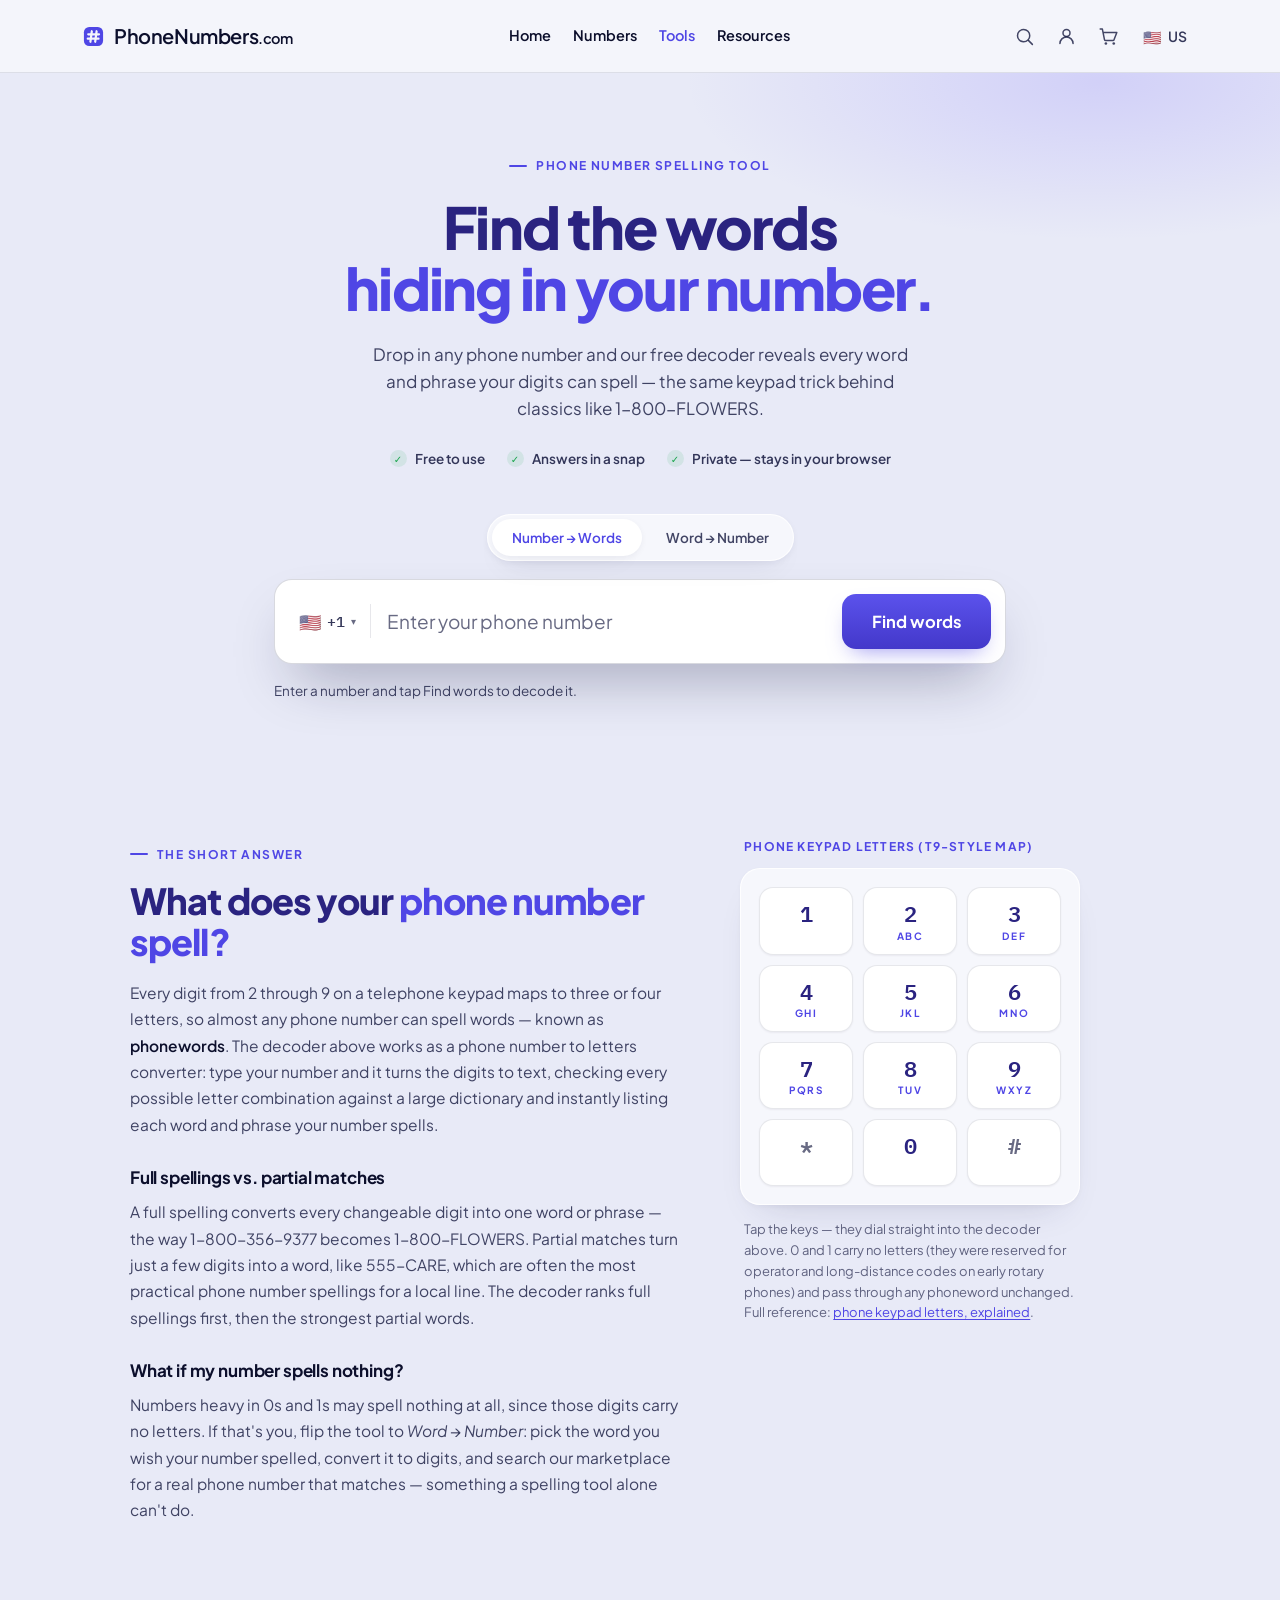
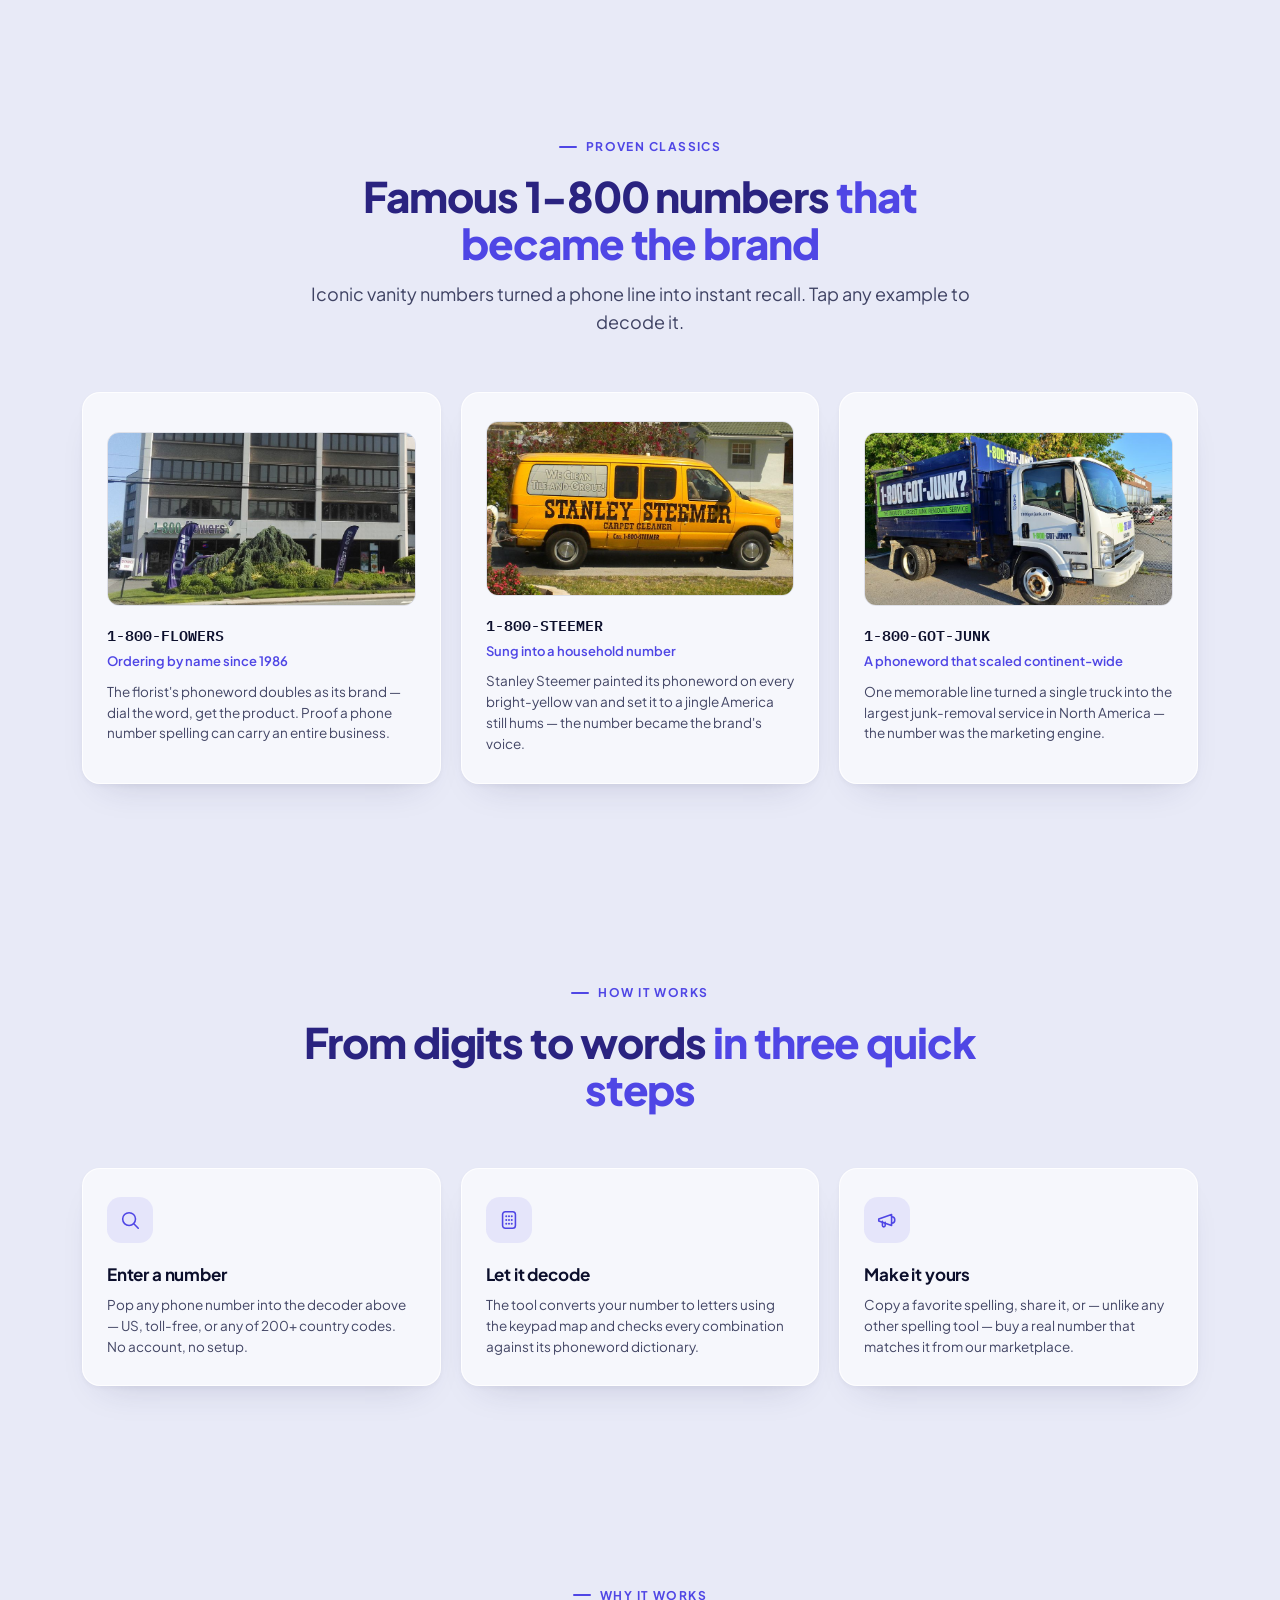
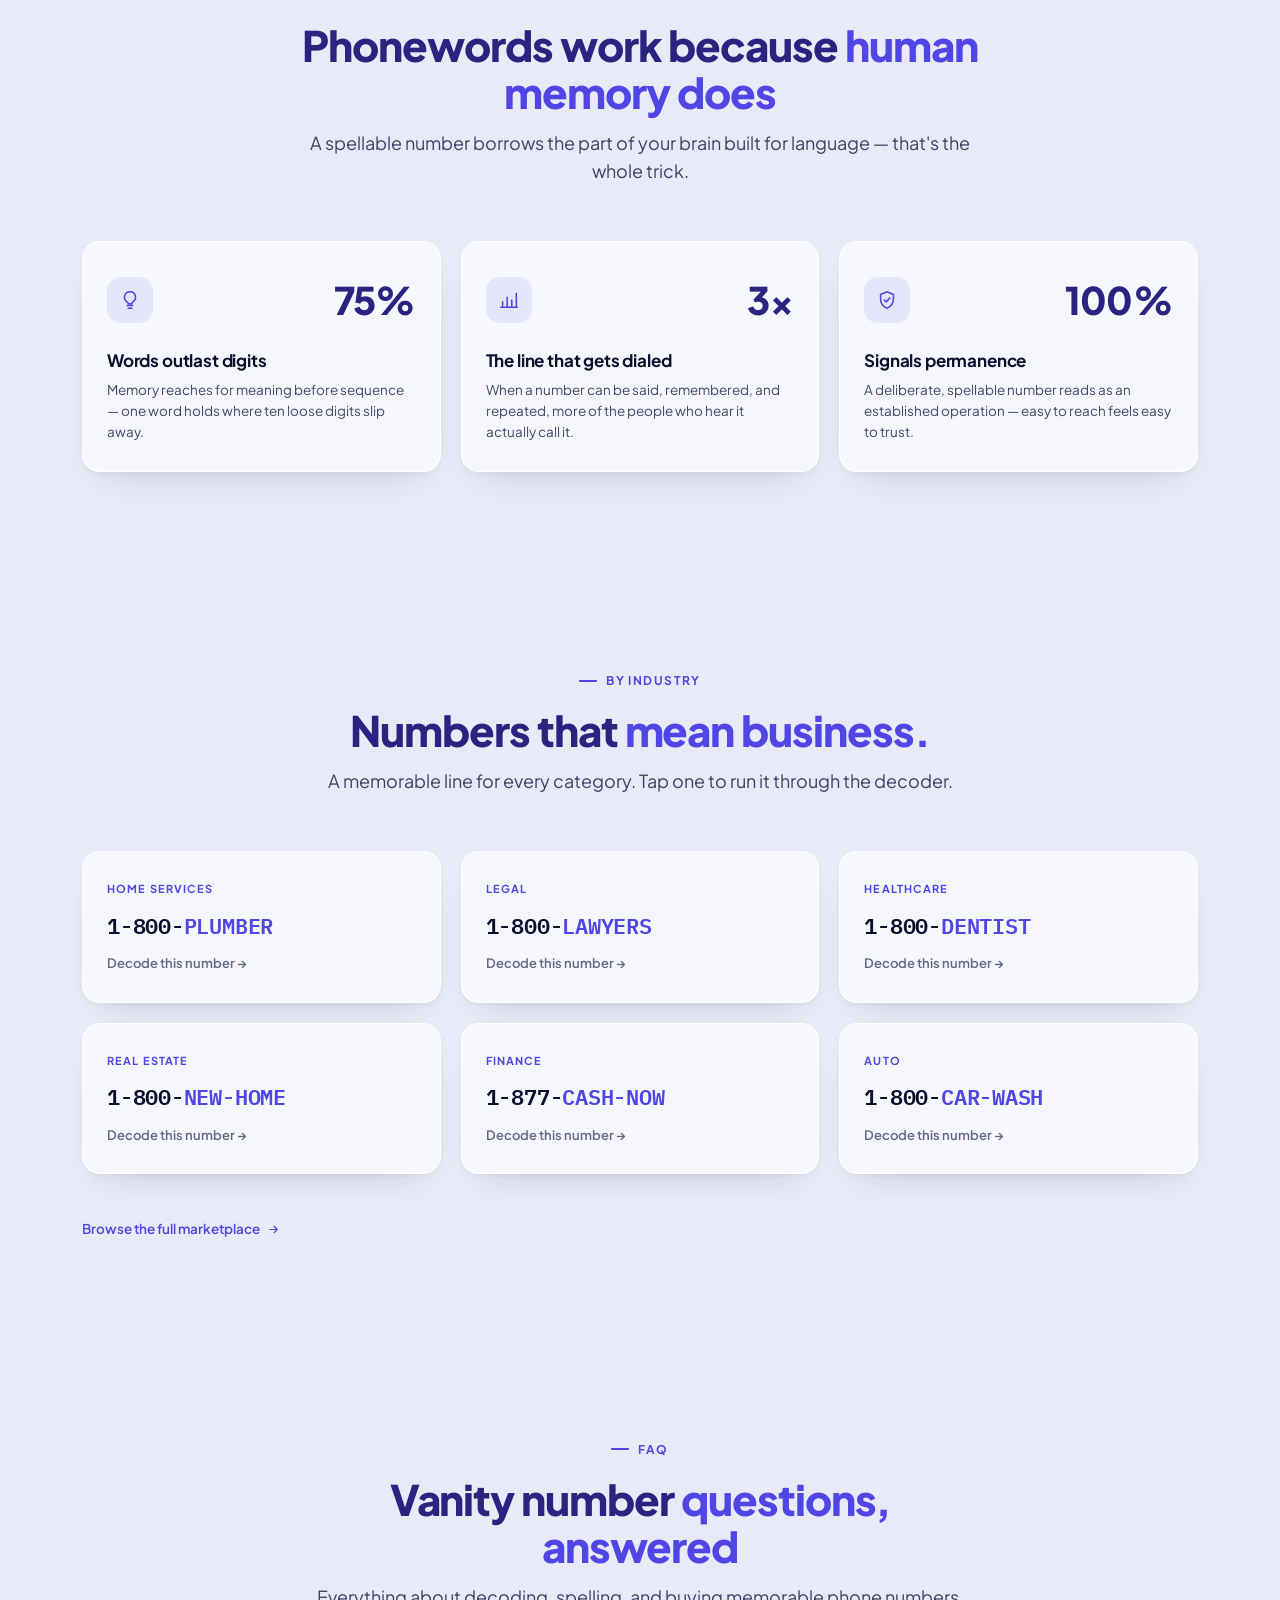
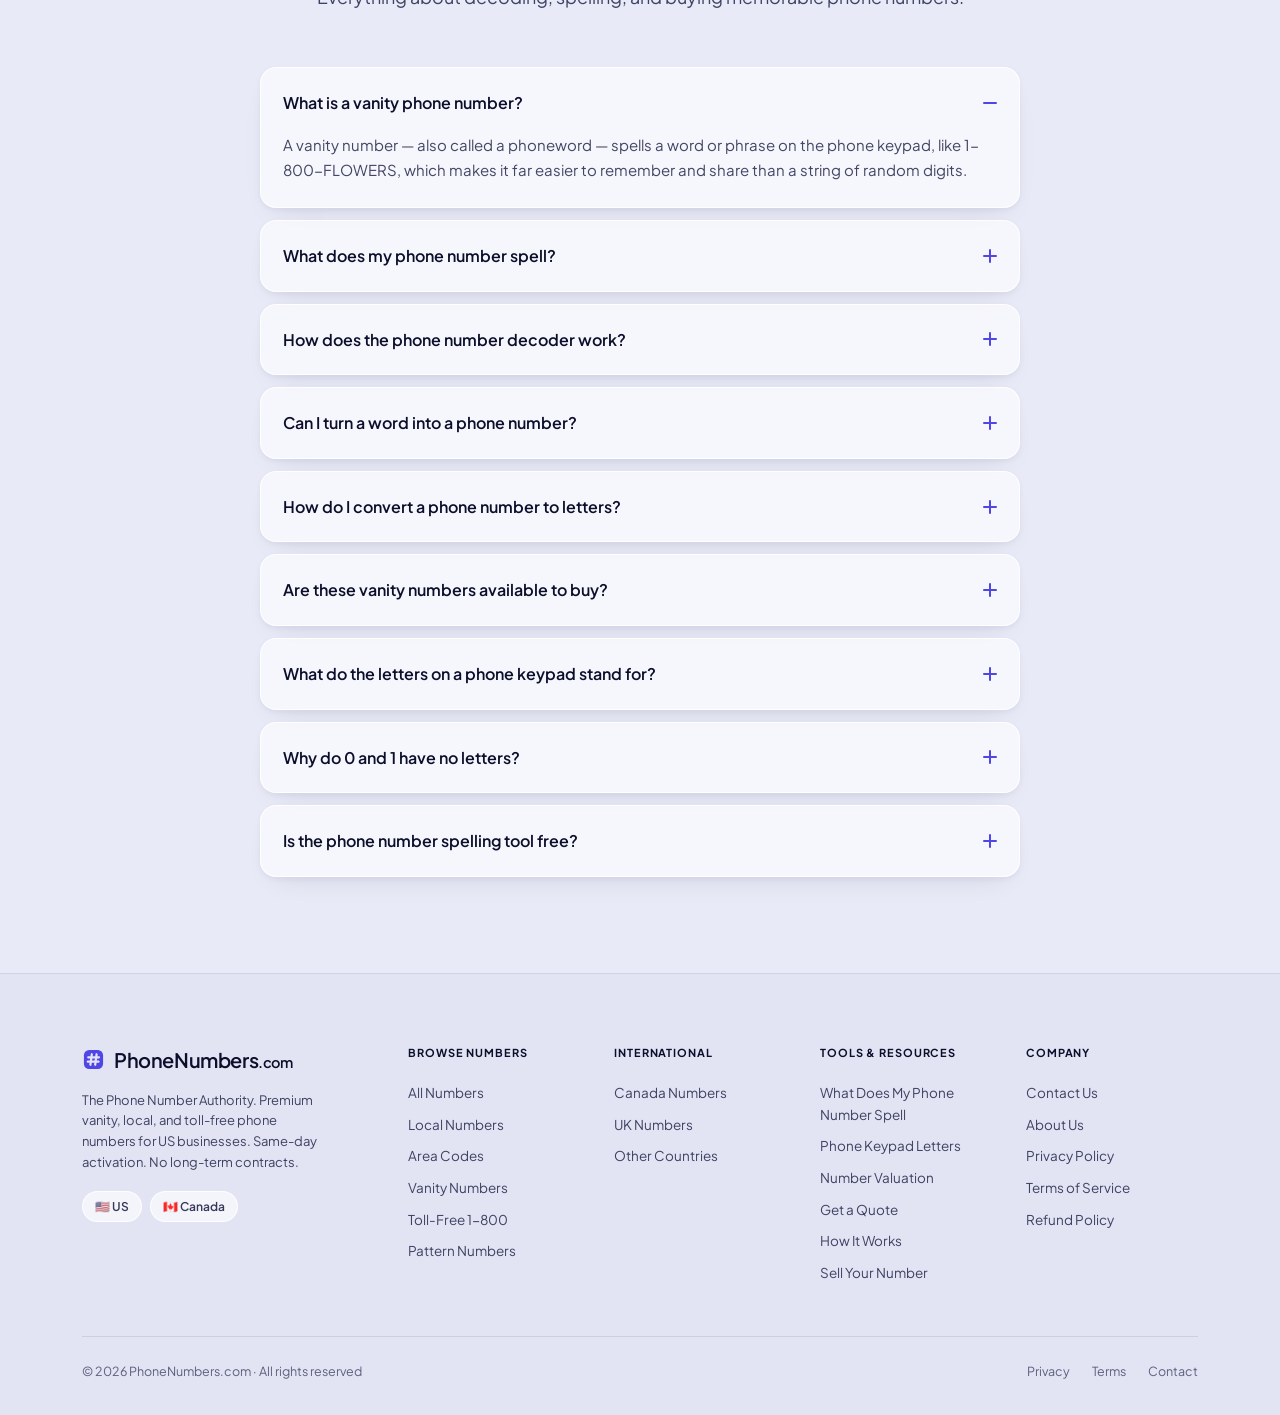
==== commit 88b6c410: "Make the main-page keypad interactive too The letter-map dial pad on the decoder page now dials: eac" ====
--- a/index.html
+++ b/index.html
@@ -31,7 +31,7 @@
   <link rel="preconnect" href="https://fonts.googleapis.com" />
   <link rel="preconnect" href="https://fonts.gstatic.com" crossorigin />
   <link href="https://fonts.googleapis.com/css2?family=Plus+Jakarta+Sans:wght@400;500;600;700;800&family=IBM+Plex+Mono:wght@400;500;600&display=swap" rel="stylesheet" />
-  <link rel="stylesheet" href="styles.css?v=12" />
+  <link rel="stylesheet" href="styles.css?v=13" />
 </head>
 <body>
   <!-- Header -->
@@ -140,21 +140,21 @@
           </div>
           <div class="answer-side">
             <h3 class="keypad-cap">Phone keypad letters (T9-style map)</h3>
-            <div class="keypad" role="img" aria-label="Telephone keypad letter map: 2 ABC, 3 DEF, 4 GHI, 5 JKL, 6 MNO, 7 PQRS, 8 TUV, 9 WXYZ. 1 and 0 carry no letters.">
-              <div class="kp-key"><b>1</b><i></i></div>
-              <div class="kp-key"><b>2</b><i>ABC</i></div>
-              <div class="kp-key"><b>3</b><i>DEF</i></div>
-              <div class="kp-key"><b>4</b><i>GHI</i></div>
-              <div class="kp-key"><b>5</b><i>JKL</i></div>
-              <div class="kp-key"><b>6</b><i>MNO</i></div>
-              <div class="kp-key"><b>7</b><i>PQRS</i></div>
-              <div class="kp-key"><b>8</b><i>TUV</i></div>
-              <div class="kp-key"><b>9</b><i>WXYZ</i></div>
-              <div class="kp-key kp-sym"><b>*</b><i></i></div>
-              <div class="kp-key"><b>0</b><i></i></div>
-              <div class="kp-key kp-sym"><b>#</b><i></i></div>
+            <div class="keypad" id="dialPad" aria-label="Telephone keypad letter map — tap keys to dial into the decoder. 2 ABC, 3 DEF, 4 GHI, 5 JKL, 6 MNO, 7 PQRS, 8 TUV, 9 WXYZ. 1 and 0 carry no letters.">
+              <button type="button" class="kp-key" data-d="1"><b>1</b><i></i></button>
+              <button type="button" class="kp-key" data-d="2"><b>2</b><i>ABC</i></button>
+              <button type="button" class="kp-key" data-d="3"><b>3</b><i>DEF</i></button>
+              <button type="button" class="kp-key" data-d="4"><b>4</b><i>GHI</i></button>
+              <button type="button" class="kp-key" data-d="5"><b>5</b><i>JKL</i></button>
+              <button type="button" class="kp-key" data-d="6"><b>6</b><i>MNO</i></button>
+              <button type="button" class="kp-key" data-d="7"><b>7</b><i>PQRS</i></button>
+              <button type="button" class="kp-key" data-d="8"><b>8</b><i>TUV</i></button>
+              <button type="button" class="kp-key" data-d="9"><b>9</b><i>WXYZ</i></button>
+              <button type="button" class="kp-key kp-sym"><b>*</b><i></i></button>
+              <button type="button" class="kp-key" data-d="0"><b>0</b><i></i></button>
+              <button type="button" class="kp-key kp-sym"><b>#</b><i></i></button>
             </div>
-            <p class="keypad-note">0 and 1 were reserved for operator and long-distance codes on early rotary phones, which is why they've never carried letters — they pass through any phoneword unchanged. Full reference: <a href="keypad-letters.html">phone keypad letters, explained</a>.</p>
+            <p class="keypad-note">Tap the keys — they dial straight into the decoder above. 0 and 1 carry no letters (they were reserved for operator and long-distance codes on early rotary phones) and pass through any phoneword unchanged. Full reference: <a href="keypad-letters.html">phone keypad letters, explained</a>.</p>
           </div>
         </div>
       </div>
@@ -546,11 +546,11 @@
 
   <!-- ?v= mirrors the styles.css version — bump BOTH whenever any JS or CSS changes,
        or GitHub Pages/browser caches keep serving the old files. -->
-  <script src="countries.js?v=12"></script>   <!-- country calling codes for the picker -->
-  <script src="words.js?v=12"></script>       <!-- curated marketing words (ranked first) -->
-  <script src="dictionary.js?v=12"></script>  <!-- YOUR custom dictionary (ranked next) -->
-  <script src="words-extra.js?v=12"></script> <!-- generic system breadth list (ranked last) -->
-  <script src="inventory.js?v=12"></script>   <!-- YOUR for-sale numbers -->
-  <script src="app.js?v=12"></script>
+  <script src="countries.js?v=13"></script>   <!-- country calling codes for the picker -->
+  <script src="words.js?v=13"></script>       <!-- curated marketing words (ranked first) -->
+  <script src="dictionary.js?v=13"></script>  <!-- YOUR custom dictionary (ranked next) -->
+  <script src="words-extra.js?v=13"></script> <!-- generic system breadth list (ranked last) -->
+  <script src="inventory.js?v=13"></script>   <!-- YOUR for-sale numbers -->
+  <script src="app.js?v=13"></script>
 </body>
 </html>
--- a/styles.css
+++ b/styles.css
@@ -209,6 +209,13 @@
 
 /* index page: keypad column follows the copy while scrolling */
 #what-it-spells .answer-side{position:sticky;top:96px;align-self:start}
+/* ...and its keys dial into the decoder */
+#dialPad .kp-key{font-family:var(--sans);cursor:pointer;transition:.12s ease;user-select:none}
+#dialPad .kp-key:hover{border-color:var(--ac)}
+#dialPad .kp-key:active{transform:scale(.95);background:var(--ac-soft)}
+#dialPad .kp-key.kp-sym{cursor:default}
+#dialPad .kp-key.kp-sym:hover{border-color:var(--line)}
+#dialPad .kp-key.kp-sym:active{transform:none;background:#fff}
 
 /* interactive dial pad centerpiece (keypad-letters page) */
 .kp-live{max-width:430px;margin:0 auto;background:var(--glass);border:1px solid var(--glass-br);border-radius:22px;box-shadow:0 28px 60px -22px rgba(40,30,120,.35);padding:20px;text-align:center}
